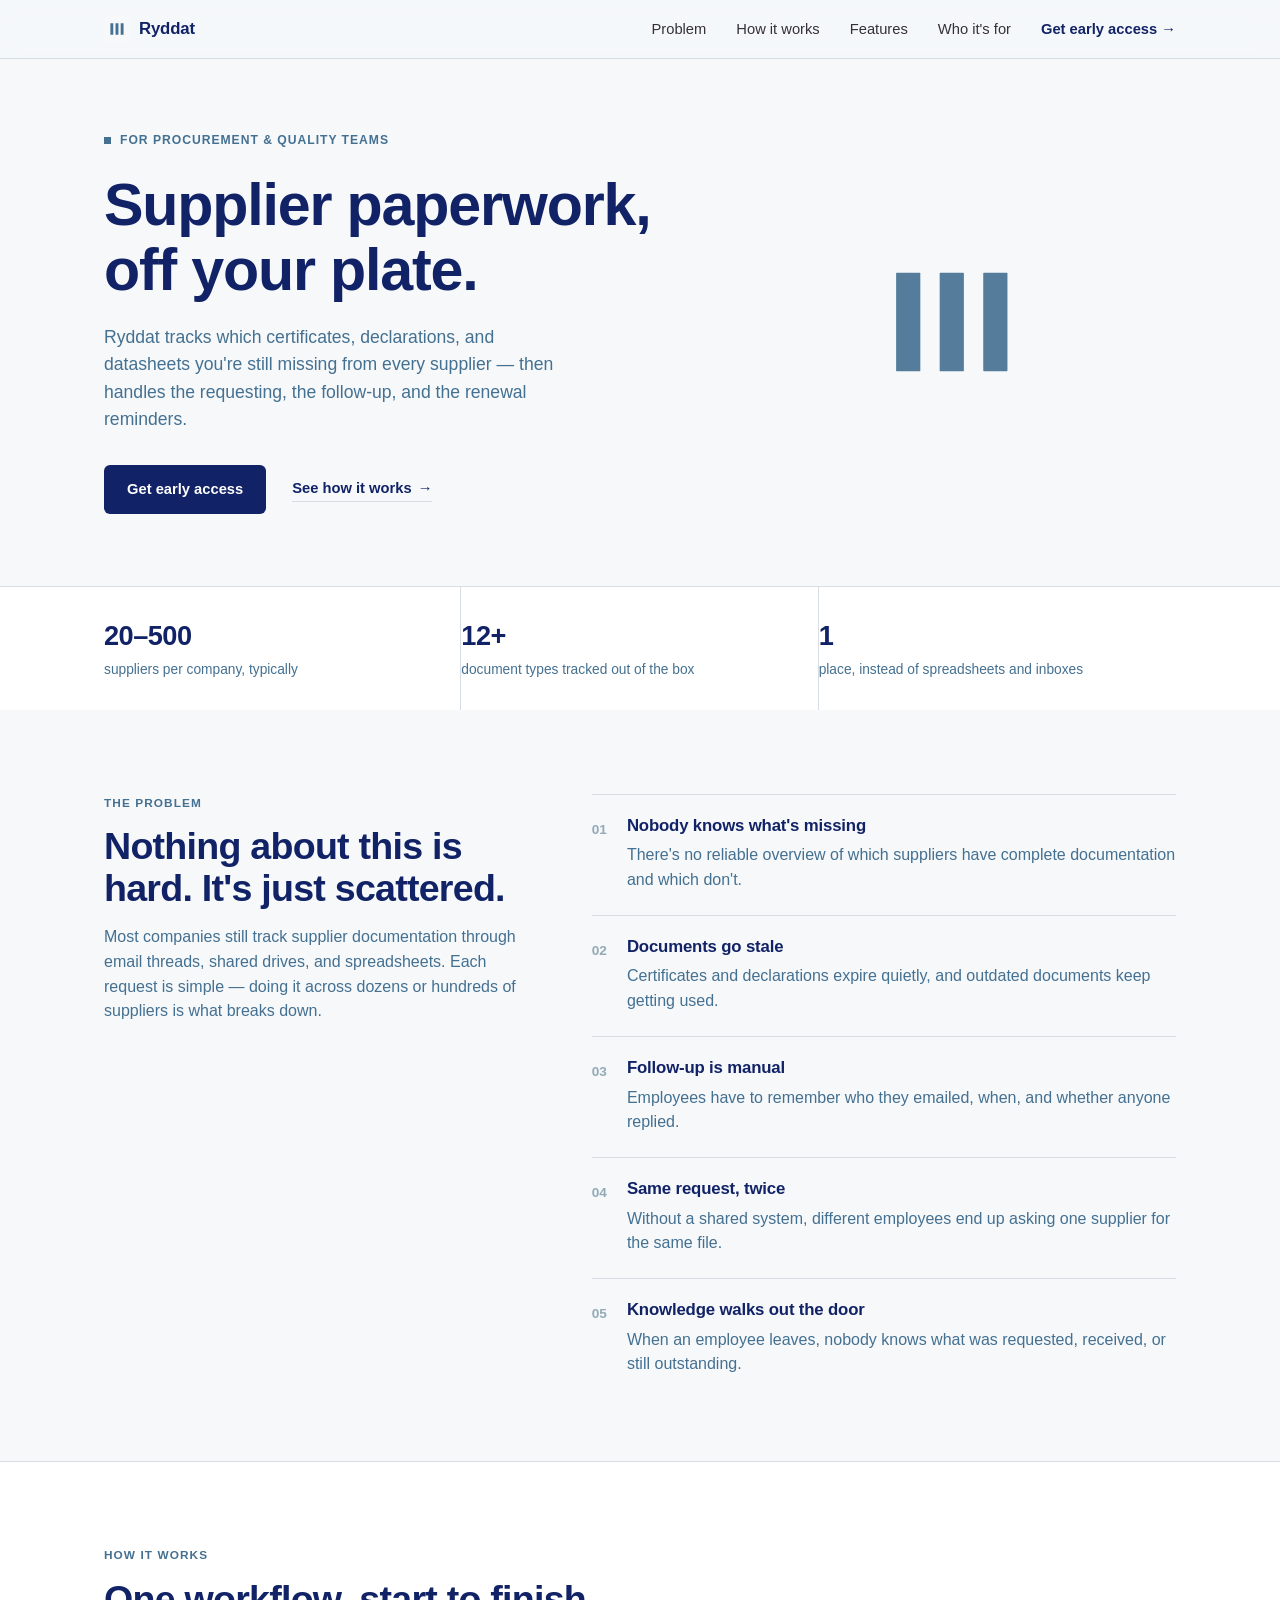
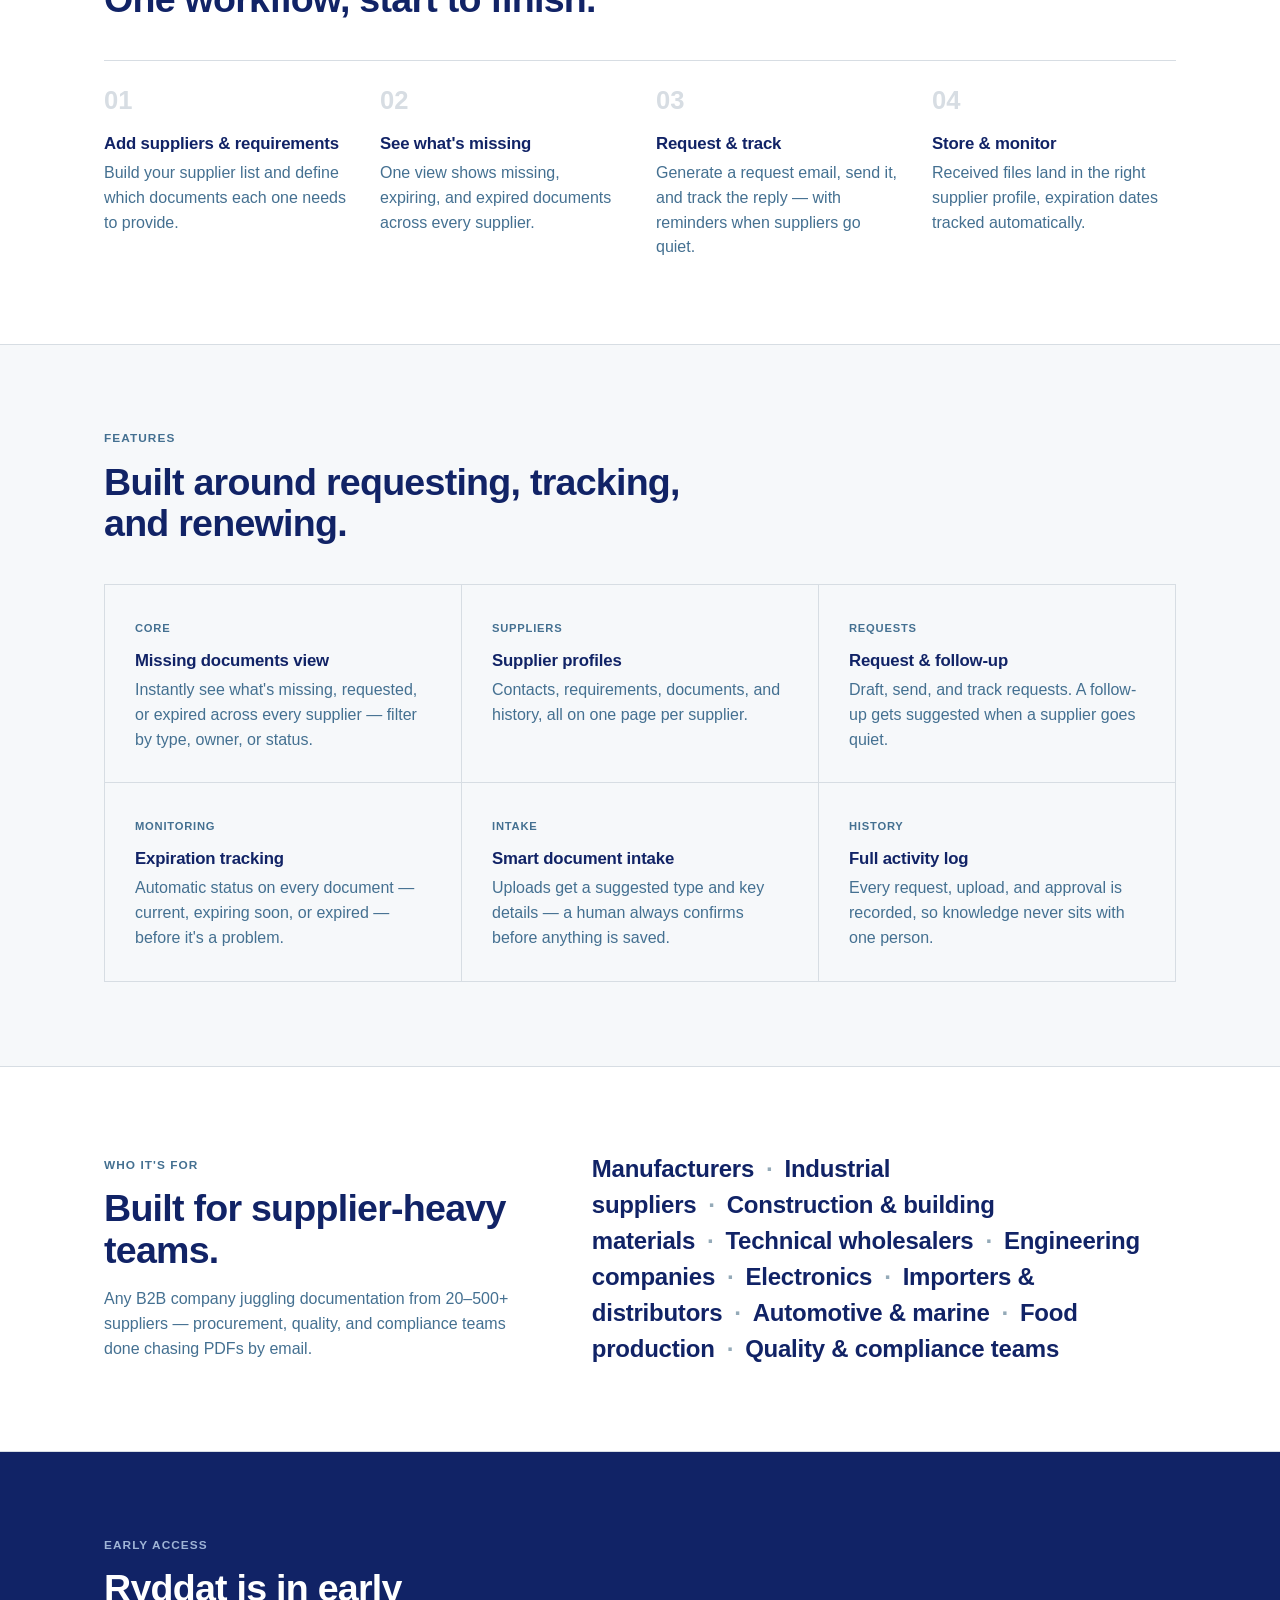
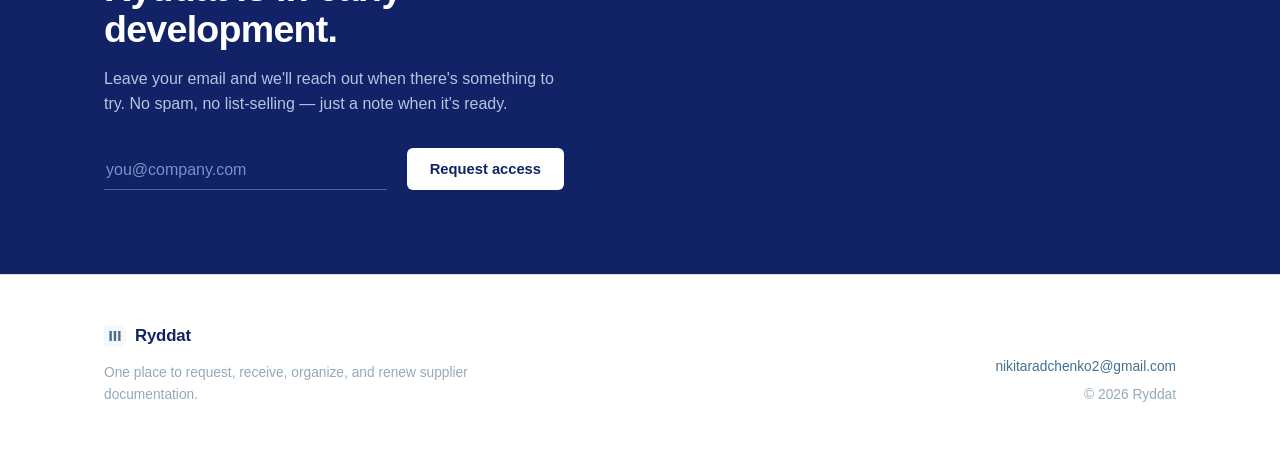
==== index.html @ 1c7e941e "Redesign landing page: editorial layout, less generic SaaS template feel" ====
<!doctype html>
<html lang="en">
<head>
<meta charset="UTF-8" />
<meta name="viewport" content="width=device-width, initial-scale=1.0" />
<title>Ryddat — Supplier documentation, off your plate</title>
<meta name="description" content="Ryddat tracks which documents you're missing from every supplier, handles the requesting and follow-up, and flags what's about to expire." />
<link rel="icon" type="image/png" sizes="32x32" href="assets/img/favicon-32.png" />
<link rel="icon" type="image/png" sizes="16x16" href="assets/img/favicon-16.png" />
<link rel="apple-touch-icon" href="assets/img/apple-touch-icon.png" />
<link rel="stylesheet" href="styles.css" />
</head>
<body>

<header class="site-header">
  <div class="container header-inner">
    <a href="#top" class="brand">
      <img src="assets/img/icon.svg" alt="" class="brand-mark" width="26" height="26" />
      <span class="brand-name">Ryddat</span>
    </a>
    <nav class="nav" id="nav">
      <a href="#problem">Problem</a>
      <a href="#solution">How it works</a>
      <a href="#features">Features</a>
      <a href="#who">Who it's for</a>
      <a href="#early-access" class="nav-cta">Get early access <span aria-hidden="true">&rarr;</span></a>
    </nav>
    <button class="nav-toggle" id="navToggle" aria-label="Toggle menu" aria-expanded="false">
      <span></span><span></span><span></span>
    </button>
  </div>
</header>

<main id="top">

  <section class="hero">
    <div class="container hero-grid">
      <div class="hero-copy">
        <p class="eyebrow"><span class="eyebrow-mark"></span>For procurement &amp; quality teams</p>
        <h1>Supplier paperwork,<br />off your plate.</h1>
        <p class="hero-sub">
          Ryddat tracks which certificates, declarations, and datasheets you're still
          missing from every supplier — then handles the requesting, the follow-up,
          and the renewal reminders.
        </p>
        <div class="hero-actions">
          <a href="#early-access" class="btn btn-primary">Get early access</a>
          <a href="#solution" class="link-arrow">See how it works <span aria-hidden="true">&rarr;</span></a>
        </div>
      </div>
      <div class="hero-mark" aria-hidden="true">
        <img src="assets/img/icon.svg" alt="" />
      </div>
    </div>
    <div class="stat-strip">
      <div class="container stat-strip-inner">
        <div class="stat">
          <span class="stat-num">20&ndash;500</span>
          <span class="stat-label">suppliers per company, typically</span>
        </div>
        <div class="stat">
          <span class="stat-num">12+</span>
          <span class="stat-label">document types tracked out of the box</span>
        </div>
        <div class="stat">
          <span class="stat-num">1</span>
          <span class="stat-label">place, instead of spreadsheets and inboxes</span>
        </div>
      </div>
    </div>
  </section>

  <section class="section" id="problem">
    <div class="container problem-grid">
      <div class="section-intro">
        <p class="section-label">The problem</p>
        <h2>Nothing about this is hard. It's just scattered.</h2>
        <p>
          Most companies still track supplier documentation through email threads,
          shared drives, and spreadsheets. Each request is simple — doing it across
          dozens or hundreds of suppliers is what breaks down.
        </p>
      </div>
      <ol class="problem-list">
        <li>
          <span class="problem-num">01</span>
          <div>
            <h3>Nobody knows what's missing</h3>
            <p>There's no reliable overview of which suppliers have complete documentation and which don't.</p>
          </div>
        </li>
        <li>
          <span class="problem-num">02</span>
          <div>
            <h3>Documents go stale</h3>
            <p>Certificates and declarations expire quietly, and outdated documents keep getting used.</p>
          </div>
        </li>
        <li>
          <span class="problem-num">03</span>
          <div>
            <h3>Follow-up is manual</h3>
            <p>Employees have to remember who they emailed, when, and whether anyone replied.</p>
          </div>
        </li>
        <li>
          <span class="problem-num">04</span>
          <div>
            <h3>Same request, twice</h3>
            <p>Without a shared system, different employees end up asking one supplier for the same file.</p>
          </div>
        </li>
        <li>
          <span class="problem-num">05</span>
          <div>
            <h3>Knowledge walks out the door</h3>
            <p>When an employee leaves, nobody knows what was requested, received, or still outstanding.</p>
          </div>
        </li>
      </ol>
    </div>
  </section>

  <section class="section section-alt" id="solution">
    <div class="container">
      <p class="section-label">How it works</p>
      <h2>One workflow, start to finish.</h2>
      <ol class="steps-row">
        <li>
          <span class="step-num">01</span>
          <h3>Add suppliers &amp; requirements</h3>
          <p>Build your supplier list and define which documents each one needs to provide.</p>
        </li>
        <li>
          <span class="step-num">02</span>
          <h3>See what's missing</h3>
          <p>One view shows missing, expiring, and expired documents across every supplier.</p>
        </li>
        <li>
          <span class="step-num">03</span>
          <h3>Request &amp; track</h3>
          <p>Generate a request email, send it, and track the reply — with reminders when suppliers go quiet.</p>
        </li>
        <li>
          <span class="step-num">04</span>
          <h3>Store &amp; monitor</h3>
          <p>Received files land in the right supplier profile, expiration dates tracked automatically.</p>
        </li>
      </ol>
    </div>
  </section>

  <section class="section" id="features">
    <div class="container">
      <p class="section-label">Features</p>
      <h2>Built around requesting, tracking, and renewing.</h2>
      <div class="bento">
        <div class="bento-item">
          <span class="bento-tag">Core</span>
          <h3>Missing documents view</h3>
          <p>Instantly see what's missing, requested, or expired across every supplier — filter by type, owner, or status.</p>
        </div>
        <div class="bento-item">
          <span class="bento-tag">Suppliers</span>
          <h3>Supplier profiles</h3>
          <p>Contacts, requirements, documents, and history, all on one page per supplier.</p>
        </div>
        <div class="bento-item">
          <span class="bento-tag">Requests</span>
          <h3>Request &amp; follow-up</h3>
          <p>Draft, send, and track requests. A follow-up gets suggested when a supplier goes quiet.</p>
        </div>
        <div class="bento-item">
          <span class="bento-tag">Monitoring</span>
          <h3>Expiration tracking</h3>
          <p>Automatic status on every document — current, expiring soon, or expired — before it's a problem.</p>
        </div>
        <div class="bento-item">
          <span class="bento-tag">Intake</span>
          <h3>Smart document intake</h3>
          <p>Uploads get a suggested type and key details — a human always confirms before anything is saved.</p>
        </div>
        <div class="bento-item">
          <span class="bento-tag">History</span>
          <h3>Full activity log</h3>
          <p>Every request, upload, and approval is recorded, so knowledge never sits with one person.</p>
        </div>
      </div>
    </div>
  </section>

  <section class="section section-alt" id="who">
    <div class="container who-grid">
      <div class="section-intro">
        <p class="section-label">Who it's for</p>
        <h2>Built for supplier&#8209;heavy teams.</h2>
        <p>Any B2B company juggling documentation from 20&ndash;500+ suppliers — procurement, quality, and compliance teams done chasing PDFs by email.</p>
      </div>
      <p class="segments">
        Manufacturers<span>&middot;</span>Industrial suppliers<span>&middot;</span>Construction &amp; building materials<span>&middot;</span>Technical wholesalers<span>&middot;</span>Engineering companies<span>&middot;</span>Electronics<span>&middot;</span>Importers &amp; distributors<span>&middot;</span>Automotive &amp; marine<span>&middot;</span>Food production<span>&middot;</span>Quality &amp; compliance teams
      </p>
    </div>
  </section>

  <section class="cta-section" id="early-access">
    <div class="container cta-inner">
      <p class="section-label section-label-inverse">Early access</p>
      <h2>Ryddat is in early development.</h2>
      <p class="cta-sub">Leave your email and we'll reach out when there's something to try. No spam, no list-selling — just a note when it's ready.</p>
      <form class="early-access-form" action="mailto:nikitaradchenko2@gmail.com" method="post" enctype="text/plain">
        <input type="email" name="email" placeholder="you@company.com" required aria-label="Email address" />
        <button type="submit" class="btn btn-invert">Request access</button>
      </form>
    </div>
  </section>

</main>

<footer class="site-footer">
  <div class="container footer-inner">
    <div class="footer-brand">
      <img src="assets/img/icon.svg" alt="" class="brand-mark" width="22" height="22" />
      <span class="brand-name">Ryddat</span>
      <p>One place to request, receive, organize, and renew supplier documentation.</p>
    </div>
    <div class="footer-meta">
      <a href="mailto:nikitaradchenko2@gmail.com">nikitaradchenko2@gmail.com</a>
      <p>&copy; <span id="year"></span> Ryddat</p>
    </div>
  </div>
</footer>

<script src="script.js"></script>
</body>
</html>
---- styles.css ----
@font-face {
  font-family: "InterVariable";
  font-style: normal;
  font-weight: 100 900;
  font-display: swap;
  src: url("assets/fonts/InterVariable.woff2") format("woff2");
}
@font-face {
  font-family: "InterDisplay";
  font-style: normal;
  font-weight: 500;
  font-display: swap;
  src: url("assets/fonts/InterDisplay-Medium.woff2") format("woff2");
}
@font-face {
  font-family: "InterDisplay";
  font-style: normal;
  font-weight: 600;
  font-display: swap;
  src: url("assets/fonts/InterDisplay-SemiBold.woff2") format("woff2");
}
@font-face {
  font-family: "InterDisplay";
  font-style: normal;
  font-weight: 700;
  font-display: swap;
  src: url("assets/fonts/InterDisplay-Bold.woff2") format("woff2");
}

:root {
  --primary: #112366;
  --secondary: #447091;
  --neutral: #dedede;
  --cool-gray: #94aab8;
  --dark: #35303b;
  --background: #f6f8fa;
  --white: #ffffff;
  --line: #d7dde3;
  --radius: 6px;
  --max-width: 1120px;
}

* { box-sizing: border-box; }
html { scroll-behavior: smooth; }

body {
  margin: 0;
  font-family: "InterVariable", -apple-system, BlinkMacSystemFont, "Segoe UI", sans-serif;
  font-optical-sizing: auto;
  color: var(--dark);
  background: var(--background);
  -webkit-font-smoothing: antialiased;
  line-height: 1.55;
  font-size: 16px;
}

.container {
  max-width: var(--max-width);
  margin: 0 auto;
  padding: 0 24px;
}

h1, h2, h3 {
  font-family: "InterDisplay", "InterVariable", sans-serif;
  color: var(--primary);
  line-height: 1.1;
  margin: 0;
  font-weight: 700;
  letter-spacing: -0.02em;
}
h2 { font-size: clamp(1.6rem, 3.2vw, 2.35rem); max-width: 620px; }
h3 { font-size: 1.05rem; font-weight: 600; margin-bottom: 8px; letter-spacing: -0.01em; }
p { margin: 0 0 12px; color: var(--dark); }
p:last-child { margin-bottom: 0; }

a { color: var(--secondary); text-decoration: none; }

/* Header */
.site-header {
  position: sticky;
  top: 0;
  z-index: 50;
  background: rgba(246, 248, 250, 0.9);
  backdrop-filter: blur(8px);
  border-bottom: 1px solid var(--line);
}
.header-inner {
  display: flex;
  align-items: center;
  gap: 24px;
  padding-top: 16px;
  padding-bottom: 16px;
}
.brand {
  display: flex;
  align-items: center;
  gap: 9px;
  font-family: "InterDisplay", sans-serif;
  font-weight: 700;
  color: var(--primary);
  margin-right: auto;
}
.brand-name { font-size: 1.05rem; letter-spacing: -0.01em; }
.nav {
  display: flex;
  align-items: center;
  gap: 30px;
}
.nav a {
  color: var(--dark);
  font-weight: 500;
  font-size: 0.92rem;
}
.nav a:hover { color: var(--primary); }
.nav-cta {
  color: var(--primary) !important;
  font-weight: 600 !important;
}

.nav-toggle {
  display: none;
  flex-direction: column;
  justify-content: center;
  gap: 5px;
  width: 34px;
  height: 34px;
  background: none;
  border: none;
  cursor: pointer;
  padding: 0;
}
.nav-toggle span { display: block; height: 1.5px; width: 100%; background: var(--primary); }

/* Buttons */
.btn {
  display: inline-flex;
  align-items: center;
  justify-content: center;
  gap: 8px;
  padding: 12px 22px;
  border-radius: var(--radius);
  font-weight: 600;
  font-size: 0.92rem;
  border: 1px solid transparent;
  cursor: pointer;
  white-space: nowrap;
  font-family: inherit;
}
.btn-primary { background: var(--primary); color: var(--white); }
.btn-primary:hover { background: #0c1a4d; }
.btn-invert { background: var(--white); color: var(--primary); }
.btn-invert:hover { background: var(--background); }

.link-arrow {
  display: inline-flex;
  align-items: center;
  gap: 6px;
  font-weight: 600;
  font-size: 0.92rem;
  color: var(--primary);
  border-bottom: 1px solid var(--line);
  padding-bottom: 2px;
}
.link-arrow:hover { border-color: var(--primary); }

/* Section scaffolding */
.section { padding: 84px 0; }
.section-alt { background: var(--white); border-top: 1px solid var(--line); border-bottom: 1px solid var(--line); }
.section-label {
  font-family: "InterDisplay", sans-serif;
  text-transform: uppercase;
  letter-spacing: 0.09em;
  font-size: 0.74rem;
  font-weight: 700;
  color: var(--secondary);
  margin-bottom: 14px;
}
.section-label-inverse { color: #9fb4d6; }
.section h2 { margin-bottom: 16px; }
.section-intro > p:last-child { color: var(--secondary); max-width: 480px; }

/* Hero */
.hero { position: relative; padding-top: 72px; overflow: hidden; }
.hero-grid {
  display: grid;
  grid-template-columns: 1.3fr 1fr;
  align-items: center;
  gap: 40px;
  padding-bottom: 72px;
}
.eyebrow {
  display: flex;
  align-items: center;
  gap: 9px;
  text-transform: uppercase;
  letter-spacing: 0.08em;
  font-size: 0.76rem;
  font-weight: 700;
  color: var(--secondary);
  margin-bottom: 22px;
}
.eyebrow-mark { width: 7px; height: 7px; background: var(--secondary); flex-shrink: 0; }
.hero h1 { font-size: clamp(2.4rem, 5.4vw, 3.7rem); }
.hero-sub {
  font-size: 1.1rem;
  color: var(--secondary);
  max-width: 480px;
  margin-top: 22px;
  margin-bottom: 32px;
}
.hero-actions { display: flex; align-items: center; gap: 26px; flex-wrap: wrap; }

.hero-mark {
  display: flex;
  justify-content: center;
  opacity: 0.9;
}
.hero-mark img { width: 100%; max-width: 220px; height: auto; }

.stat-strip { border-top: 1px solid var(--line); background: var(--white); }
.stat-strip-inner {
  display: grid;
  grid-template-columns: repeat(3, 1fr);
}
.stat {
  padding: 28px 28px 28px 0;
  border-right: 1px solid var(--line);
}
.stat:last-child { border-right: none; }
.stat-num {
  display: block;
  font-family: "InterDisplay", sans-serif;
  font-weight: 700;
  font-size: 1.7rem;
  color: var(--primary);
  letter-spacing: -0.02em;
}
.stat-label { font-size: 0.86rem; color: var(--secondary); }

/* Problem */
.problem-grid {
  display: grid;
  grid-template-columns: 0.85fr 1.15fr;
  gap: 56px;
}
.problem-list { list-style: none; margin: 0; padding: 0; }
.problem-list li {
  display: flex;
  gap: 20px;
  padding: 22px 0;
  border-top: 1px solid var(--line);
}
.problem-list li:last-child { padding-bottom: 0; }
.problem-num {
  font-family: "InterDisplay", sans-serif;
  font-weight: 700;
  font-size: 0.85rem;
  color: var(--cool-gray);
  padding-top: 2px;
  flex-shrink: 0;
}
.problem-list p { color: var(--secondary); }

/* Steps row */
.steps-row {
  list-style: none;
  margin: 40px 0 0;
  padding: 20px 0 0;
  border-top: 1px solid var(--line);
  display: grid;
  grid-template-columns: repeat(4, 1fr);
  gap: 32px;
}
.step-num {
  display: block;
  font-family: "InterDisplay", sans-serif;
  font-weight: 700;
  font-size: 1.6rem;
  color: var(--line);
  margin-bottom: 14px;
}
.steps-row p { color: var(--secondary); }

/* Bento features */
.bento {
  display: grid;
  grid-template-columns: repeat(3, 1fr);
  gap: 1px;
  background: var(--line);
  border: 1px solid var(--line);
  margin-top: 40px;
}
.bento-item {
  background: var(--background);
  padding: 30px;
}
.bento-tag {
  display: inline-block;
  text-transform: uppercase;
  letter-spacing: 0.07em;
  font-size: 0.7rem;
  font-weight: 700;
  color: var(--secondary);
  margin-bottom: 14px;
}
.bento-item p { color: var(--secondary); }

/* Who it's for */
.who-grid {
  display: grid;
  grid-template-columns: 0.85fr 1.15fr;
  gap: 56px;
  align-items: center;
}
.segments {
  font-family: "InterDisplay", sans-serif;
  font-size: 1.5rem;
  font-weight: 600;
  line-height: 1.5;
  color: var(--primary);
  letter-spacing: -0.01em;
}
.segments span { color: var(--cool-gray); margin: 0 12px; }

/* CTA */
.cta-section { background: var(--primary); padding: 84px 0; color: var(--white); }
.cta-section h2 { color: var(--white); max-width: 520px; }
.cta-sub { color: #b7c3e0; max-width: 460px; margin-top: 16px; margin-bottom: 32px; }
.early-access-form {
  display: flex;
  align-items: flex-end;
  gap: 20px;
  max-width: 460px;
  flex-wrap: wrap;
}
.early-access-form input {
  flex: 1;
  min-width: 200px;
  padding: 10px 2px;
  border: none;
  border-bottom: 1px solid #5065a0;
  background: transparent;
  color: var(--white);
  font-family: inherit;
  font-size: 1rem;
}
.early-access-form input::placeholder { color: #7d8fc4; }
.early-access-form input:focus {
  outline: none;
  border-color: var(--white);
}

/* Footer */
.site-footer { padding: 48px 0; background: var(--white); border-top: 1px solid var(--line); }
.footer-inner {
  display: flex;
  justify-content: space-between;
  align-items: flex-end;
  gap: 24px;
  flex-wrap: wrap;
}
.footer-brand { display: flex; flex-wrap: wrap; align-items: center; gap: 9px; max-width: 380px; }
.footer-brand .brand-name { font-family: "InterDisplay", sans-serif; font-weight: 700; color: var(--primary); }
.footer-brand p { flex-basis: 100%; color: var(--cool-gray); font-size: 0.86rem; margin-top: 4px; }
.footer-meta { text-align: right; font-size: 0.86rem; }
.footer-meta a { color: var(--secondary); font-weight: 500; }
.footer-meta p { color: var(--cool-gray); margin-top: 6px; }

/* Responsive */
@media (max-width: 900px) {
  .hero-grid { grid-template-columns: 1fr; }
  .hero-mark { display: none; }
  .problem-grid, .who-grid { grid-template-columns: 1fr; }
  .steps-row { grid-template-columns: repeat(2, 1fr); }
  .bento { grid-template-columns: repeat(2, 1fr); }
  .segments { font-size: 1.2rem; }
}

@media (max-width: 720px) {
  .nav { display: none; }
  .nav-toggle { display: flex; }
  .site-header.open .nav {
    display: flex;
    flex-direction: column;
    align-items: flex-start;
    position: absolute;
    top: 100%;
    left: 0;
    right: 0;
    background: var(--white);
    padding: 18px 24px 26px;
    border-bottom: 1px solid var(--line);
    gap: 16px;
  }
  .stat-strip-inner { grid-template-columns: 1fr; }
  .stat { border-right: none; border-top: 1px solid var(--line); padding: 18px 0; }
  .stat:first-child { border-top: none; }
  .steps-row { grid-template-columns: 1fr; }
  .bento { grid-template-columns: 1fr; }
  .footer-inner { flex-direction: column; align-items: flex-start; }
  .footer-meta { text-align: left; }
  .hero { padding-top: 56px; }
  .hero-grid { padding-bottom: 48px; }
  .section { padding: 56px 0; }
  .cta-section { padding: 56px 0; }
}
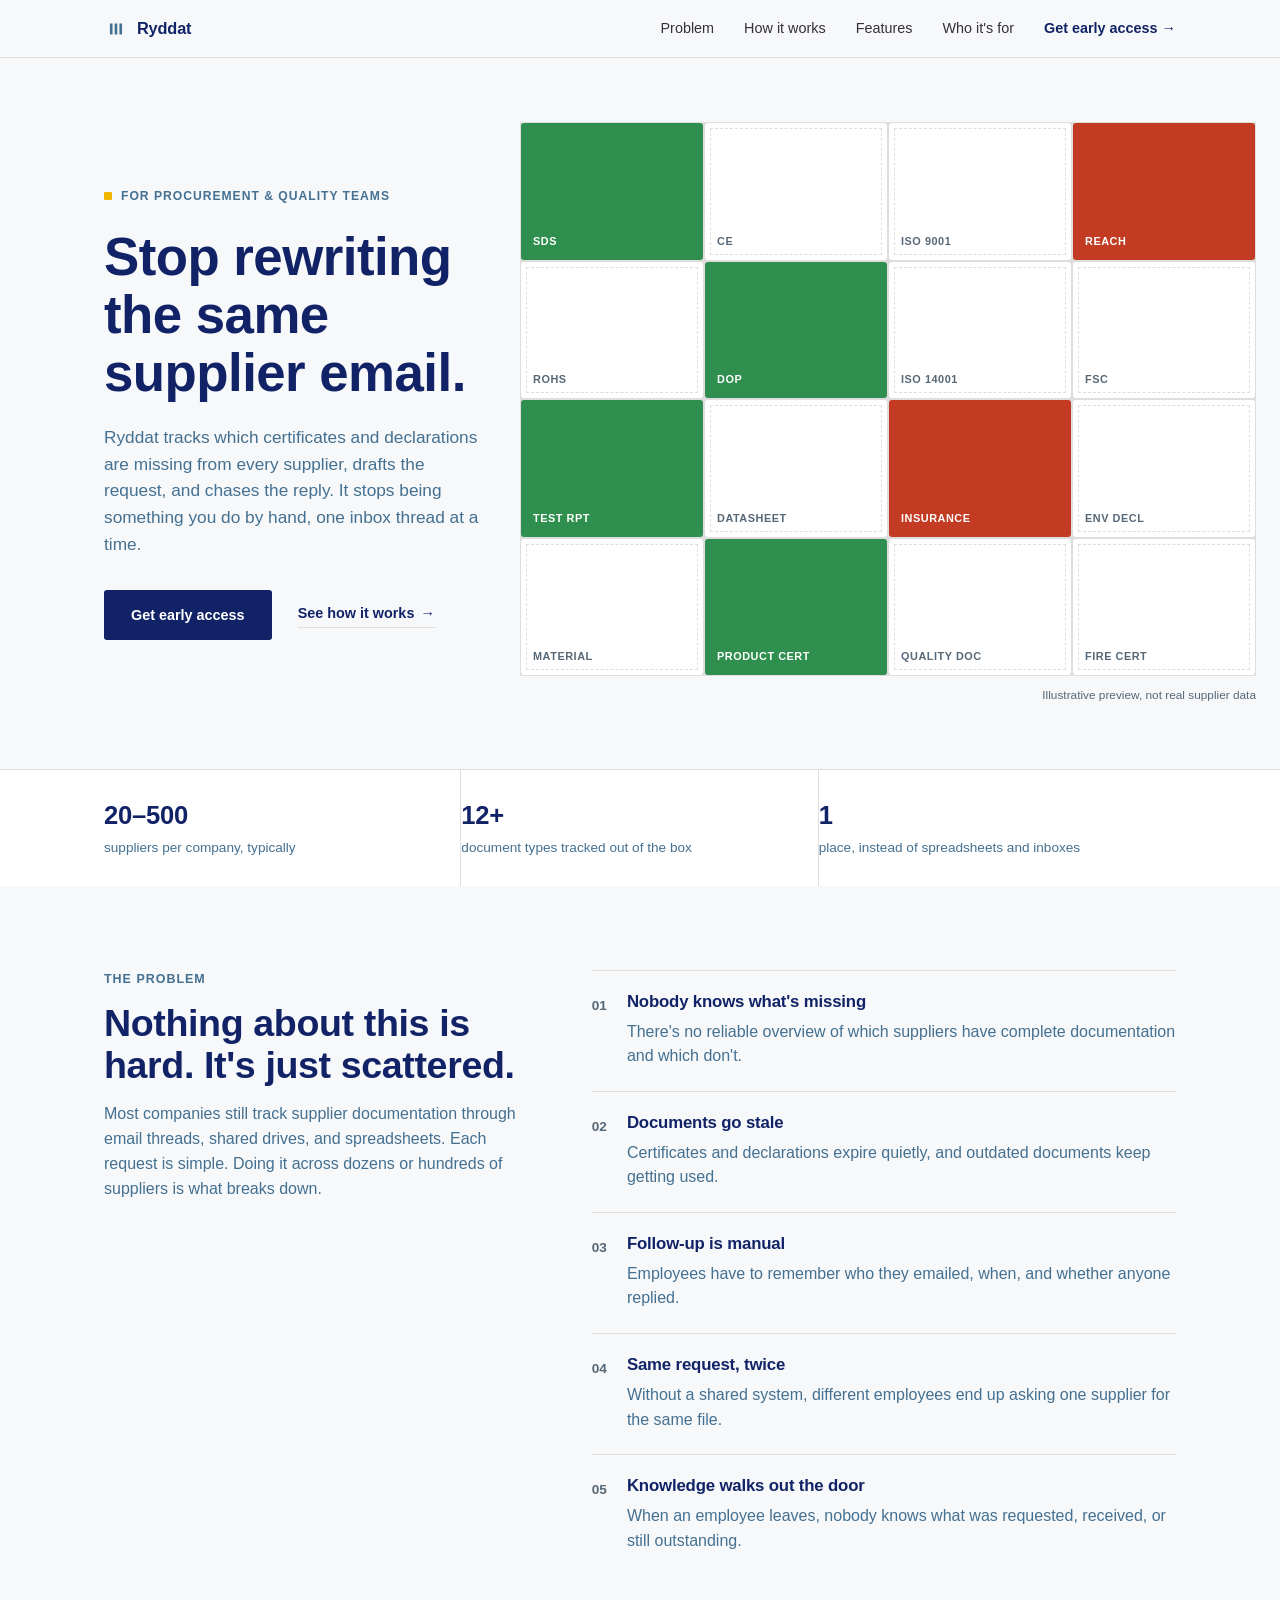
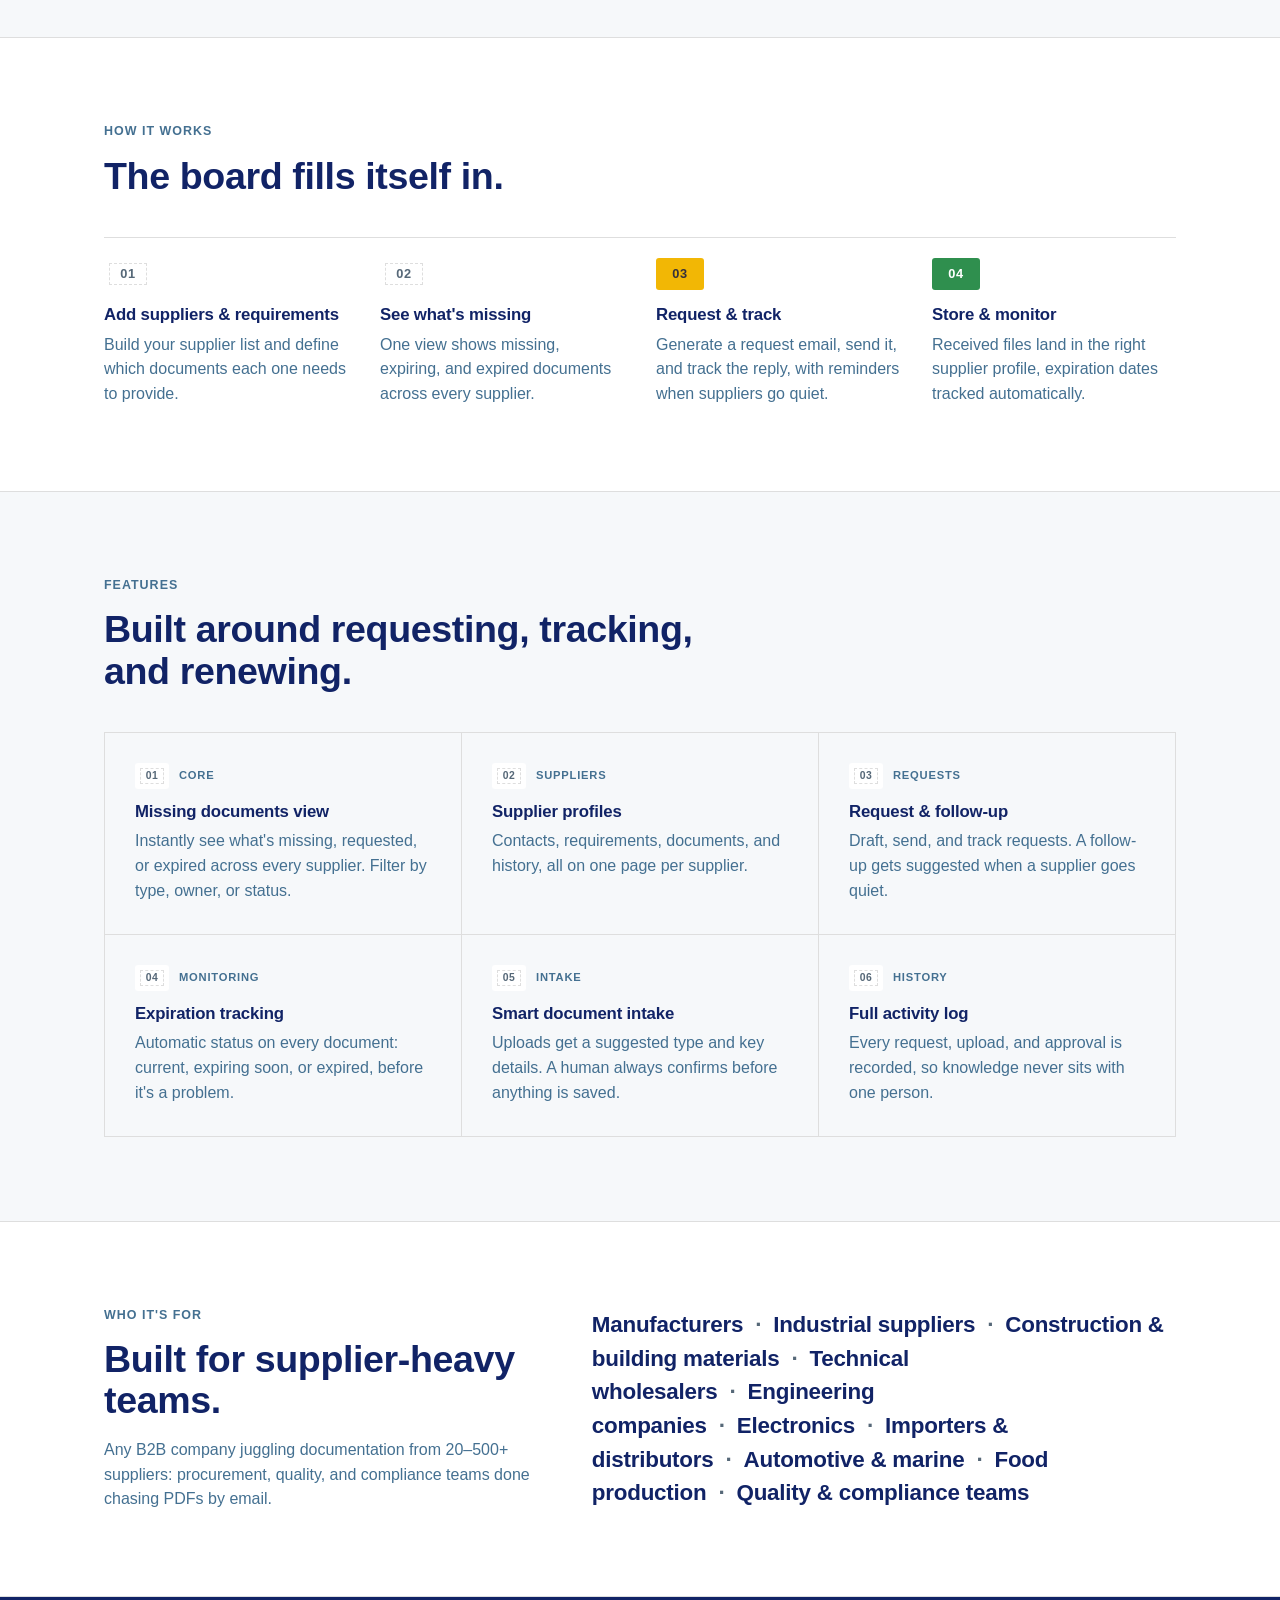
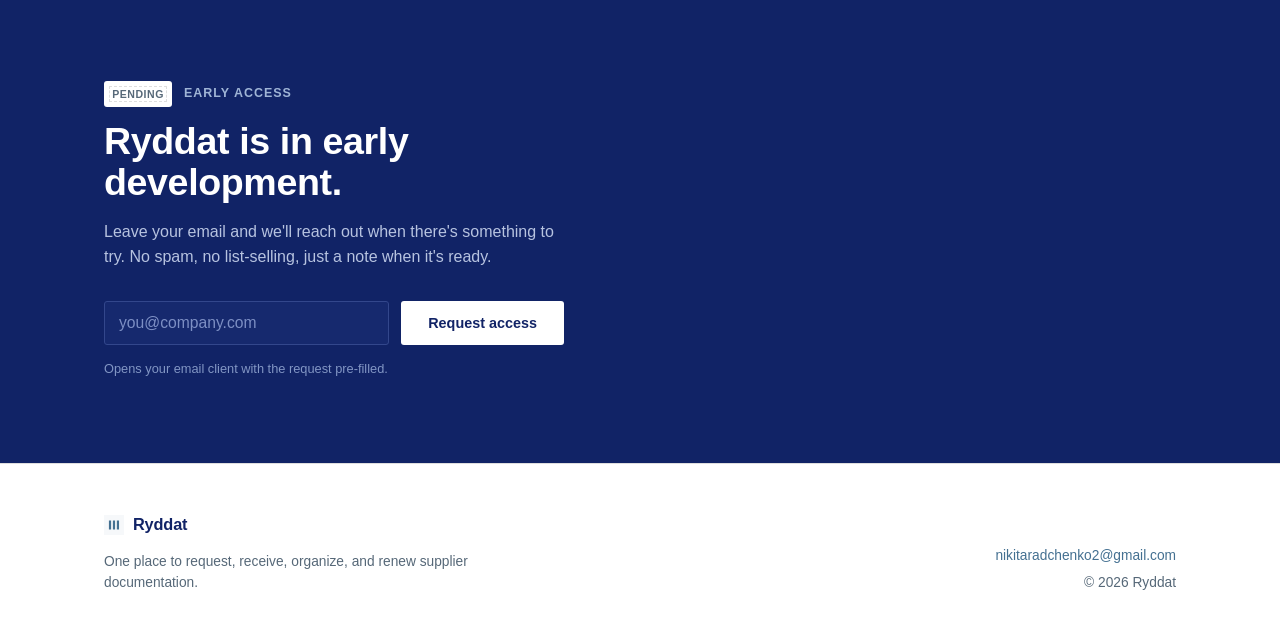
==== commit 62b559f7: "Redesign: Status Board direction via impeccable skill, replacing generic SaaS template look" ====
--- a/index.html
+++ b/index.html
@@ -1,10 +1,29 @@
+<!--
+  DIRECTION CONTRACT
+  THESIS: the site is a literal document-status board, not a floating dashboard
+  screenshot — the exact red/yellow/green andon board this audience already
+  reads at a glance on the shop floor, except this one tracks supplier
+  paperwork and updates itself.
+  OWN-WORLD: brand navy/steel/board-substrate plus one rare safety-amber
+  signal; hard 3px tiles on a thick hairline grid, flat (no shadows),
+  condensed uppercase tabular-numeral labeling.
+  STORY: a procurement/quality person sees their own scattered spreadsheet
+  turned into a board that updates itself; believes Ryddat removes the
+  specific hours spent rewriting the same supplier email; leaves an email
+  for early access.
+  FIRST VIEWPORT: a wall of status tiles behind a left-aligned headline and
+  CTA, mostly pending/outline, one tile snapping alert-to-clear on load.
+  FORM: grounded direction 3 of 6 (Status Board), assigned after one re-roll
+  eliminated Gallery of Compliance. No staging challenger fused — the
+  board's own legibility-first topology didn't need one.
+-->
 <!doctype html>
 <html lang="en">
 <head>
 <meta charset="UTF-8" />
 <meta name="viewport" content="width=device-width, initial-scale=1.0" />
-<title>Ryddat — Supplier documentation, off your plate</title>
-<meta name="description" content="Ryddat tracks which documents you're missing from every supplier, handles the requesting and follow-up, and flags what's about to expire." />
+<title>Ryddat: Stop rewriting the same supplier email</title>
+<meta name="description" content="Ryddat tracks which certificates and declarations are missing from every supplier, drafts the request, and chases the reply, so you stop doing it by hand." />
 <link rel="icon" type="image/png" sizes="32x32" href="assets/img/favicon-32.png" />
 <link rel="icon" type="image/png" sizes="16x16" href="assets/img/favicon-16.png" />
 <link rel="apple-touch-icon" href="assets/img/apple-touch-icon.png" />
@@ -15,7 +34,7 @@
 <header class="site-header">
   <div class="container header-inner">
     <a href="#top" class="brand">
-      <img src="assets/img/icon.svg" alt="" class="brand-mark" width="26" height="26" />
+      <img src="assets/img/icon.svg" alt="" class="brand-mark" width="24" height="24" />
       <span class="brand-name">Ryddat</span>
     </a>
     <nav class="nav" id="nav">
@@ -34,22 +53,40 @@
 <main id="top">
 
   <section class="hero">
-    <div class="container hero-grid">
+    <div class="hero-flex">
       <div class="hero-copy">
         <p class="eyebrow"><span class="eyebrow-mark"></span>For procurement &amp; quality teams</p>
-        <h1>Supplier paperwork,<br />off your plate.</h1>
+        <h1>Stop rewriting the same supplier email.</h1>
         <p class="hero-sub">
-          Ryddat tracks which certificates, declarations, and datasheets you're still
-          missing from every supplier — then handles the requesting, the follow-up,
-          and the renewal reminders.
+          Ryddat tracks which certificates and declarations are missing from every
+          supplier, drafts the request, and chases the reply. It stops being
+          something you do by hand, one inbox thread at a time.
         </p>
         <div class="hero-actions">
           <a href="#early-access" class="btn btn-primary">Get early access</a>
           <a href="#solution" class="link-arrow">See how it works <span aria-hidden="true">&rarr;</span></a>
         </div>
       </div>
-      <div class="hero-mark" aria-hidden="true">
-        <img src="assets/img/icon.svg" alt="" />
+      <div class="board" aria-hidden="true">
+        <div class="board-grid">
+          <div class="tile is-clear"><span class="tile-label">SDS</span></div>
+          <div class="tile is-pending"><span class="tile-label">CE</span></div>
+          <div class="tile is-pending"><span class="tile-label">ISO 9001</span></div>
+          <div class="tile is-alert"><span class="tile-label">REACH</span></div>
+          <div class="tile is-pending"><span class="tile-label">RoHS</span></div>
+          <div class="tile is-clear"><span class="tile-label">DoP</span></div>
+          <div class="tile is-pending"><span class="tile-label">ISO 14001</span></div>
+          <div class="tile is-pending"><span class="tile-label">FSC</span></div>
+          <div class="tile is-clear"><span class="tile-label">TEST RPT</span></div>
+          <div class="tile is-pending"><span class="tile-label">DATASHEET</span></div>
+          <div class="tile is-snap"><span class="tile-label">INSURANCE</span></div>
+          <div class="tile is-pending"><span class="tile-label">ENV DECL</span></div>
+          <div class="tile is-pending"><span class="tile-label">MATERIAL</span></div>
+          <div class="tile is-clear"><span class="tile-label">PRODUCT CERT</span></div>
+          <div class="tile is-pending"><span class="tile-label">QUALITY DOC</span></div>
+          <div class="tile is-pending"><span class="tile-label">FIRE CERT</span></div>
+        </div>
+        <p class="board-caption">Illustrative preview, not real supplier data</p>
       </div>
     </div>
     <div class="stat-strip">
@@ -77,7 +114,7 @@
         <h2>Nothing about this is hard. It's just scattered.</h2>
         <p>
           Most companies still track supplier documentation through email threads,
-          shared drives, and spreadsheets. Each request is simple — doing it across
+          shared drives, and spreadsheets. Each request is simple. Doing it across
           dozens or hundreds of suppliers is what breaks down.
         </p>
       </div>
@@ -124,25 +161,25 @@
   <section class="section section-alt" id="solution">
     <div class="container">
       <p class="section-label">How it works</p>
-      <h2>One workflow, start to finish.</h2>
+      <h2>The board fills itself in.</h2>
       <ol class="steps-row">
         <li>
-          <span class="step-num">01</span>
+          <div class="tile is-pending step-tile"><span class="tile-label">01</span></div>
           <h3>Add suppliers &amp; requirements</h3>
           <p>Build your supplier list and define which documents each one needs to provide.</p>
         </li>
         <li>
-          <span class="step-num">02</span>
+          <div class="tile is-pending step-tile"><span class="tile-label">02</span></div>
           <h3>See what's missing</h3>
           <p>One view shows missing, expiring, and expired documents across every supplier.</p>
         </li>
         <li>
-          <span class="step-num">03</span>
+          <div class="tile is-amber step-tile"><span class="tile-label">03</span></div>
           <h3>Request &amp; track</h3>
-          <p>Generate a request email, send it, and track the reply — with reminders when suppliers go quiet.</p>
-        </li>
-        <li>
-          <span class="step-num">04</span>
+          <p>Generate a request email, send it, and track the reply, with reminders when suppliers go quiet.</p>
+        </li>
+        <li>
+          <div class="tile is-clear step-tile"><span class="tile-label">04</span></div>
           <h3>Store &amp; monitor</h3>
           <p>Received files land in the right supplier profile, expiration dates tracked automatically.</p>
         </li>
@@ -156,32 +193,50 @@
       <h2>Built around requesting, tracking, and renewing.</h2>
       <div class="bento">
         <div class="bento-item">
-          <span class="bento-tag">Core</span>
+          <div class="bento-head">
+            <span class="tile is-pending bento-mark" aria-hidden="true"><span class="tile-label">01</span></span>
+            <span class="bento-tag">Core</span>
+          </div>
           <h3>Missing documents view</h3>
-          <p>Instantly see what's missing, requested, or expired across every supplier — filter by type, owner, or status.</p>
-        </div>
-        <div class="bento-item">
-          <span class="bento-tag">Suppliers</span>
+          <p>Instantly see what's missing, requested, or expired across every supplier. Filter by type, owner, or status.</p>
+        </div>
+        <div class="bento-item">
+          <div class="bento-head">
+            <span class="tile is-pending bento-mark" aria-hidden="true"><span class="tile-label">02</span></span>
+            <span class="bento-tag">Suppliers</span>
+          </div>
           <h3>Supplier profiles</h3>
           <p>Contacts, requirements, documents, and history, all on one page per supplier.</p>
         </div>
         <div class="bento-item">
-          <span class="bento-tag">Requests</span>
+          <div class="bento-head">
+            <span class="tile is-pending bento-mark" aria-hidden="true"><span class="tile-label">03</span></span>
+            <span class="bento-tag">Requests</span>
+          </div>
           <h3>Request &amp; follow-up</h3>
           <p>Draft, send, and track requests. A follow-up gets suggested when a supplier goes quiet.</p>
         </div>
         <div class="bento-item">
-          <span class="bento-tag">Monitoring</span>
+          <div class="bento-head">
+            <span class="tile is-pending bento-mark" aria-hidden="true"><span class="tile-label">04</span></span>
+            <span class="bento-tag">Monitoring</span>
+          </div>
           <h3>Expiration tracking</h3>
-          <p>Automatic status on every document — current, expiring soon, or expired — before it's a problem.</p>
-        </div>
-        <div class="bento-item">
-          <span class="bento-tag">Intake</span>
+          <p>Automatic status on every document: current, expiring soon, or expired, before it's a problem.</p>
+        </div>
+        <div class="bento-item">
+          <div class="bento-head">
+            <span class="tile is-pending bento-mark" aria-hidden="true"><span class="tile-label">05</span></span>
+            <span class="bento-tag">Intake</span>
+          </div>
           <h3>Smart document intake</h3>
-          <p>Uploads get a suggested type and key details — a human always confirms before anything is saved.</p>
-        </div>
-        <div class="bento-item">
-          <span class="bento-tag">History</span>
+          <p>Uploads get a suggested type and key details. A human always confirms before anything is saved.</p>
+        </div>
+        <div class="bento-item">
+          <div class="bento-head">
+            <span class="tile is-pending bento-mark" aria-hidden="true"><span class="tile-label">06</span></span>
+            <span class="bento-tag">History</span>
+          </div>
           <h3>Full activity log</h3>
           <p>Every request, upload, and approval is recorded, so knowledge never sits with one person.</p>
         </div>
@@ -194,7 +249,7 @@
       <div class="section-intro">
         <p class="section-label">Who it's for</p>
         <h2>Built for supplier&#8209;heavy teams.</h2>
-        <p>Any B2B company juggling documentation from 20&ndash;500+ suppliers — procurement, quality, and compliance teams done chasing PDFs by email.</p>
+        <p>Any B2B company juggling documentation from 20&ndash;500+ suppliers: procurement, quality, and compliance teams done chasing PDFs by email.</p>
       </div>
       <p class="segments">
         Manufacturers<span>&middot;</span>Industrial suppliers<span>&middot;</span>Construction &amp; building materials<span>&middot;</span>Technical wholesalers<span>&middot;</span>Engineering companies<span>&middot;</span>Electronics<span>&middot;</span>Importers &amp; distributors<span>&middot;</span>Automotive &amp; marine<span>&middot;</span>Food production<span>&middot;</span>Quality &amp; compliance teams
@@ -204,13 +259,17 @@
 
   <section class="cta-section" id="early-access">
     <div class="container cta-inner">
-      <p class="section-label section-label-inverse">Early access</p>
+      <div class="cta-status-row">
+        <span class="tile is-pending cta-mark" id="ctaTile" aria-hidden="true"><span class="tile-label" id="ctaTileLabel">Pending</span></span>
+        <p class="section-label section-label-inverse">Early access</p>
+      </div>
       <h2>Ryddat is in early development.</h2>
-      <p class="cta-sub">Leave your email and we'll reach out when there's something to try. No spam, no list-selling — just a note when it's ready.</p>
-      <form class="early-access-form" action="mailto:nikitaradchenko2@gmail.com" method="post" enctype="text/plain">
+      <p class="cta-sub">Leave your email and we'll reach out when there's something to try. No spam, no list-selling, just a note when it's ready.</p>
+      <form class="early-access-form" id="earlyAccessForm" action="mailto:nikitaradchenko2@gmail.com" method="post" enctype="text/plain">
         <input type="email" name="email" placeholder="you@company.com" required aria-label="Email address" />
         <button type="submit" class="btn btn-invert">Request access</button>
       </form>
+      <p class="form-note">Opens your email client with the request pre-filled.</p>
     </div>
   </section>
 
@@ -219,7 +278,7 @@
 <footer class="site-footer">
   <div class="container footer-inner">
     <div class="footer-brand">
-      <img src="assets/img/icon.svg" alt="" class="brand-mark" width="22" height="22" />
+      <img src="assets/img/icon.svg" alt="" class="brand-mark" width="20" height="20" />
       <span class="brand-name">Ryddat</span>
       <p>One place to request, receive, organize, and renew supplier documentation.</p>
     </div>
--- a/styles.css
+++ b/styles.css
@@ -8,35 +8,23 @@
 @font-face {
   font-family: "InterDisplay";
   font-style: normal;
-  font-weight: 500;
-  font-display: swap;
-  src: url("assets/fonts/InterDisplay-Medium.woff2") format("woff2");
-}
-@font-face {
-  font-family: "InterDisplay";
-  font-style: normal;
-  font-weight: 600;
-  font-display: swap;
-  src: url("assets/fonts/InterDisplay-SemiBold.woff2") format("woff2");
-}
-@font-face {
-  font-family: "InterDisplay";
-  font-style: normal;
   font-weight: 700;
   font-display: swap;
   src: url("assets/fonts/InterDisplay-Bold.woff2") format("woff2");
 }
 
 :root {
-  --primary: #112366;
-  --secondary: #447091;
-  --neutral: #dedede;
-  --cool-gray: #94aab8;
-  --dark: #35303b;
-  --background: #f6f8fa;
+  --primary-navy: #112366;
+  --secondary-steel: #447091;
+  --safety-amber: #f2b705;
+  --alert-red: #c23b22;
+  --clear-green: #2f8f4e;
+  --cool-gray: #566878;
+  --neutral-line: #dedede;
+  --ink: #35303b;
+  --board-substrate: #f6f8fa;
   --white: #ffffff;
-  --line: #d7dde3;
-  --radius: 6px;
+  --radius: 3px;
   --max-width: 1120px;
 }
 
@@ -47,8 +35,9 @@
   margin: 0;
   font-family: "InterVariable", -apple-system, BlinkMacSystemFont, "Segoe UI", sans-serif;
   font-optical-sizing: auto;
-  color: var(--dark);
-  background: var(--background);
+  font-variant-numeric: tabular-nums;
+  color: var(--ink);
+  background: var(--board-substrate);
   -webkit-font-smoothing: antialiased;
   line-height: 1.55;
   font-size: 16px;
@@ -62,27 +51,27 @@
 
 h1, h2, h3 {
   font-family: "InterDisplay", "InterVariable", sans-serif;
-  color: var(--primary);
+  color: var(--primary-navy);
   line-height: 1.1;
   margin: 0;
   font-weight: 700;
-  letter-spacing: -0.02em;
+  letter-spacing: -0.01em;
 }
 h2 { font-size: clamp(1.6rem, 3.2vw, 2.35rem); max-width: 620px; }
-h3 { font-size: 1.05rem; font-weight: 600; margin-bottom: 8px; letter-spacing: -0.01em; }
-p { margin: 0 0 12px; color: var(--dark); }
+h3 { font-size: 1.05rem; font-weight: 700; margin-bottom: 8px; }
+p { margin: 0 0 12px; color: var(--ink); }
 p:last-child { margin-bottom: 0; }
 
-a { color: var(--secondary); text-decoration: none; }
+a { color: var(--secondary-steel); text-decoration: none; }
 
 /* Header */
 .site-header {
   position: sticky;
   top: 0;
   z-index: 50;
-  background: rgba(246, 248, 250, 0.9);
+  background: rgba(246, 248, 250, 0.92);
   backdrop-filter: blur(8px);
-  border-bottom: 1px solid var(--line);
+  border-bottom: 1px solid var(--neutral-line);
 }
 .header-inner {
   display: flex;
@@ -97,25 +86,14 @@
   gap: 9px;
   font-family: "InterDisplay", sans-serif;
   font-weight: 700;
-  color: var(--primary);
+  color: var(--primary-navy);
   margin-right: auto;
 }
-.brand-name { font-size: 1.05rem; letter-spacing: -0.01em; }
-.nav {
-  display: flex;
-  align-items: center;
-  gap: 30px;
-}
-.nav a {
-  color: var(--dark);
-  font-weight: 500;
-  font-size: 0.92rem;
-}
-.nav a:hover { color: var(--primary); }
-.nav-cta {
-  color: var(--primary) !important;
-  font-weight: 600 !important;
-}
+.brand-name { font-size: 1.02rem; letter-spacing: -0.01em; }
+.nav { display: flex; align-items: center; gap: 30px; }
+.nav a { color: var(--ink); font-weight: 500; font-size: 0.9rem; }
+.nav a:hover { color: var(--primary-navy); }
+.nav-cta { color: var(--primary-navy) !important; font-weight: 700 !important; }
 
 .nav-toggle {
   display: none;
@@ -129,7 +107,7 @@
   cursor: pointer;
   padding: 0;
 }
-.nav-toggle span { display: block; height: 1.5px; width: 100%; background: var(--primary); }
+.nav-toggle span { display: block; height: 1.5px; width: 100%; background: var(--primary-navy); }
 
 /* Buttons */
 .btn {
@@ -137,56 +115,66 @@
   align-items: center;
   justify-content: center;
   gap: 8px;
-  padding: 12px 22px;
+  padding: 13px 26px;
   border-radius: var(--radius);
-  font-weight: 600;
-  font-size: 0.92rem;
+  font-weight: 700;
+  font-size: 0.9rem;
   border: 1px solid transparent;
   cursor: pointer;
   white-space: nowrap;
   font-family: inherit;
-}
-.btn-primary { background: var(--primary); color: var(--white); }
-.btn-primary:hover { background: #0c1a4d; }
-.btn-invert { background: var(--white); color: var(--primary); }
-.btn-invert:hover { background: var(--background); }
+  transition: background 0.15s ease;
+}
+.btn-primary { background: var(--primary-navy); color: var(--white); }
+.btn-primary:hover { background: var(--ink); }
+.btn-invert { background: var(--white); color: var(--primary-navy); }
+.btn-invert:hover { background: var(--board-substrate); }
 
 .link-arrow {
   display: inline-flex;
   align-items: center;
   gap: 6px;
-  font-weight: 600;
-  font-size: 0.92rem;
-  color: var(--primary);
-  border-bottom: 1px solid var(--line);
+  font-weight: 700;
+  font-size: 0.9rem;
+  color: var(--primary-navy);
+  border-bottom: 1px solid var(--neutral-line);
   padding-bottom: 2px;
 }
-.link-arrow:hover { border-color: var(--primary); }
+.link-arrow:hover { border-color: var(--primary-navy); }
 
 /* Section scaffolding */
 .section { padding: 84px 0; }
-.section-alt { background: var(--white); border-top: 1px solid var(--line); border-bottom: 1px solid var(--line); }
+.section-alt { background: var(--white); border-top: 1px solid var(--neutral-line); border-bottom: 1px solid var(--neutral-line); }
 .section-label {
   font-family: "InterDisplay", sans-serif;
   text-transform: uppercase;
-  letter-spacing: 0.09em;
-  font-size: 0.74rem;
-  font-weight: 700;
-  color: var(--secondary);
+  letter-spacing: 0.08em;
+  font-size: 0.78rem;
+  font-weight: 700;
+  color: var(--secondary-steel);
   margin-bottom: 14px;
 }
 .section-label-inverse { color: #9fb4d6; }
 .section h2 { margin-bottom: 16px; }
-.section-intro > p:last-child { color: var(--secondary); max-width: 480px; }
+.section-intro > p:last-child { color: var(--secondary-steel); max-width: 480px; }
 
 /* Hero */
-.hero { position: relative; padding-top: 72px; overflow: hidden; }
-.hero-grid {
-  display: grid;
-  grid-template-columns: 1.3fr 1fr;
+.hero { position: relative; padding-top: 64px; overflow: hidden; }
+.hero-flex {
+  display: flex;
   align-items: center;
   gap: 40px;
-  padding-bottom: 72px;
+  padding-bottom: 64px;
+}
+.hero-copy {
+  flex: 0 1 480px;
+  min-width: 320px;
+  padding-left: max(24px, calc((100vw - var(--max-width)) / 2 + 24px));
+}
+.board {
+  flex: 1 1 auto;
+  min-width: 0;
+  padding-right: 24px;
 }
 .eyebrow {
   display: flex;
@@ -196,60 +184,94 @@
   letter-spacing: 0.08em;
   font-size: 0.76rem;
   font-weight: 700;
-  color: var(--secondary);
+  color: var(--secondary-steel);
   margin-bottom: 22px;
 }
-.eyebrow-mark { width: 7px; height: 7px; background: var(--secondary); flex-shrink: 0; }
-.hero h1 { font-size: clamp(2.4rem, 5.4vw, 3.7rem); }
+.eyebrow-mark { width: 8px; height: 8px; background: var(--safety-amber); flex-shrink: 0; border-radius: 1px; }
+.hero h1 { font-size: clamp(2.3rem, 5vw, 3.3rem); }
 .hero-sub {
-  font-size: 1.1rem;
-  color: var(--secondary);
-  max-width: 480px;
+  font-size: 1.08rem;
+  color: var(--secondary-steel);
+  max-width: 460px;
   margin-top: 22px;
   margin-bottom: 32px;
 }
 .hero-actions { display: flex; align-items: center; gap: 26px; flex-wrap: wrap; }
 
-.hero-mark {
-  display: flex;
-  justify-content: center;
-  opacity: 0.9;
-}
-.hero-mark img { width: 100%; max-width: 220px; height: auto; }
-
-.stat-strip { border-top: 1px solid var(--line); background: var(--white); }
-.stat-strip-inner {
+/* Status board */
+.board { display: flex; flex-direction: column; gap: 10px; }
+.board-grid {
   display: grid;
-  grid-template-columns: repeat(3, 1fr);
-}
-.stat {
-  padding: 28px 28px 28px 0;
-  border-right: 1px solid var(--line);
-}
+  grid-template-columns: repeat(4, 1fr);
+  gap: 2px;
+  background: var(--neutral-line);
+  border: 1px solid var(--neutral-line);
+}
+.tile {
+  background: var(--white);
+  aspect-ratio: 4 / 3;
+  display: flex;
+  align-items: flex-end;
+  padding: 10px 12px;
+  border-radius: var(--radius);
+}
+.tile-label {
+  font-family: "InterDisplay", sans-serif;
+  font-weight: 700;
+  font-size: 0.68rem;
+  text-transform: uppercase;
+  letter-spacing: 0.05em;
+}
+.tile.is-pending {
+  background: var(--white);
+  outline: 1px dashed var(--neutral-line);
+  outline-offset: -6px;
+}
+.tile.is-pending .tile-label { color: var(--cool-gray); }
+.tile.is-clear { background: var(--clear-green); }
+.tile.is-clear .tile-label { color: var(--white); }
+.tile.is-alert { background: var(--alert-red); }
+.tile.is-alert .tile-label { color: var(--white); }
+.tile.is-amber { background: var(--safety-amber); }
+.tile.is-amber .tile-label { color: var(--ink); }
+
+.tile.is-snap {
+  background: var(--alert-red);
+  animation: tile-snap 5s ease-in-out infinite;
+}
+.tile.is-snap .tile-label { color: var(--white); }
+@keyframes tile-snap {
+  0%, 55% { background: var(--alert-red); }
+  60%, 100% { background: var(--clear-green); }
+}
+@media (prefers-reduced-motion: reduce) {
+  .tile.is-snap { animation: none; background: var(--clear-green); }
+}
+
+.board-caption {
+  font-size: 0.74rem;
+  color: var(--cool-gray);
+  text-align: right;
+}
+
+.stat-strip { border-top: 1px solid var(--neutral-line); background: var(--white); }
+.stat-strip-inner { display: grid; grid-template-columns: repeat(3, 1fr); }
+.stat { padding: 26px 26px 26px 0; border-right: 1px solid var(--neutral-line); }
 .stat:last-child { border-right: none; }
 .stat-num {
   display: block;
   font-family: "InterDisplay", sans-serif;
   font-weight: 700;
-  font-size: 1.7rem;
-  color: var(--primary);
-  letter-spacing: -0.02em;
-}
-.stat-label { font-size: 0.86rem; color: var(--secondary); }
+  font-size: 1.6rem;
+  color: var(--primary-navy);
+  letter-spacing: -0.01em;
+}
+.stat-label { font-size: 0.85rem; color: var(--secondary-steel); }
 
 /* Problem */
-.problem-grid {
-  display: grid;
-  grid-template-columns: 0.85fr 1.15fr;
-  gap: 56px;
-}
+.problem-grid { display: grid; grid-template-columns: 0.85fr 1.15fr; gap: 56px; }
 .problem-list { list-style: none; margin: 0; padding: 0; }
-.problem-list li {
-  display: flex;
-  gap: 20px;
-  padding: 22px 0;
-  border-top: 1px solid var(--line);
-}
+.problem-list li { display: flex; gap: 20px; padding: 22px 0; border-top: 1px solid var(--neutral-line); }
 .problem-list li:last-child { padding-bottom: 0; }
 .problem-num {
   font-family: "InterDisplay", sans-serif;
@@ -259,117 +281,125 @@
   padding-top: 2px;
   flex-shrink: 0;
 }
-.problem-list p { color: var(--secondary); }
+.problem-list p { color: var(--secondary-steel); }
 
 /* Steps row */
 .steps-row {
   list-style: none;
   margin: 40px 0 0;
   padding: 20px 0 0;
-  border-top: 1px solid var(--line);
+  border-top: 1px solid var(--neutral-line);
   display: grid;
   grid-template-columns: repeat(4, 1fr);
   gap: 32px;
 }
-.step-num {
-  display: block;
-  font-family: "InterDisplay", sans-serif;
-  font-weight: 700;
-  font-size: 1.6rem;
-  color: var(--line);
-  margin-bottom: 14px;
-}
-.steps-row p { color: var(--secondary); }
+.step-tile {
+  width: 48px;
+  aspect-ratio: auto;
+  height: 32px;
+  align-items: center;
+  justify-content: center;
+  margin-bottom: 16px;
+  display: flex;
+  padding: 0;
+}
+.step-tile .tile-label { font-size: 0.8rem; }
+.steps-row p { color: var(--secondary-steel); }
 
 /* Bento features */
 .bento {
   display: grid;
   grid-template-columns: repeat(3, 1fr);
   gap: 1px;
-  background: var(--line);
-  border: 1px solid var(--line);
+  background: var(--neutral-line);
+  border: 1px solid var(--neutral-line);
   margin-top: 40px;
 }
-.bento-item {
-  background: var(--background);
-  padding: 30px;
-}
+.bento-item { background: var(--board-substrate); padding: 30px; }
+.bento-head { display: flex; align-items: center; gap: 10px; margin-bottom: 14px; }
+.bento-mark {
+  width: 34px;
+  aspect-ratio: auto;
+  height: 26px;
+  padding: 0;
+  display: flex;
+  align-items: center;
+  justify-content: center;
+  flex-shrink: 0;
+}
+.bento-mark .tile-label { font-size: 0.65rem; }
 .bento-tag {
   display: inline-block;
   text-transform: uppercase;
   letter-spacing: 0.07em;
   font-size: 0.7rem;
   font-weight: 700;
-  color: var(--secondary);
-  margin-bottom: 14px;
-}
-.bento-item p { color: var(--secondary); }
+  color: var(--secondary-steel);
+}
+.bento-item p { color: var(--secondary-steel); }
 
 /* Who it's for */
-.who-grid {
-  display: grid;
-  grid-template-columns: 0.85fr 1.15fr;
-  gap: 56px;
-  align-items: center;
-}
+.who-grid { display: grid; grid-template-columns: 0.85fr 1.15fr; gap: 56px; align-items: center; }
 .segments {
   font-family: "InterDisplay", sans-serif;
-  font-size: 1.5rem;
-  font-weight: 600;
+  font-size: 1.4rem;
+  font-weight: 700;
   line-height: 1.5;
-  color: var(--primary);
+  color: var(--primary-navy);
   letter-spacing: -0.01em;
 }
 .segments span { color: var(--cool-gray); margin: 0 12px; }
 
 /* CTA */
-.cta-section { background: var(--primary); padding: 84px 0; color: var(--white); }
+.cta-section { background: var(--primary-navy); padding: 84px 0; color: var(--white); }
 .cta-section h2 { color: var(--white); max-width: 520px; }
 .cta-sub { color: #b7c3e0; max-width: 460px; margin-top: 16px; margin-bottom: 32px; }
-.early-access-form {
-  display: flex;
-  align-items: flex-end;
-  gap: 20px;
-  max-width: 460px;
-  flex-wrap: wrap;
-}
+.cta-status-row { display: flex; align-items: center; gap: 12px; margin-bottom: 14px; }
+.cta-mark {
+  width: 68px;
+  aspect-ratio: auto;
+  height: 26px;
+  padding: 0;
+  display: flex;
+  align-items: center;
+  justify-content: center;
+  flex-shrink: 0;
+  transition: background 0.2s ease;
+}
+.cta-mark .tile-label { font-size: 0.66rem; }
+.section-label.section-label-inverse { margin-bottom: 0; }
+.early-access-form { display: flex; align-items: stretch; gap: 12px; max-width: 460px; flex-wrap: wrap; }
 .early-access-form input {
   flex: 1;
   min-width: 200px;
-  padding: 10px 2px;
-  border: none;
-  border-bottom: 1px solid #5065a0;
-  background: transparent;
+  padding: 12px 14px;
+  border: 1px solid #33478c;
+  border-radius: var(--radius);
+  background: #16296e;
   color: var(--white);
   font-family: inherit;
-  font-size: 1rem;
+  font-size: 0.98rem;
 }
 .early-access-form input::placeholder { color: #7d8fc4; }
-.early-access-form input:focus {
-  outline: none;
-  border-color: var(--white);
-}
+.early-access-form input:focus { outline: none; border-color: var(--white); }
+.form-note { font-size: 0.8rem; color: #8296c4; margin-top: 14px; }
 
 /* Footer */
-.site-footer { padding: 48px 0; background: var(--white); border-top: 1px solid var(--line); }
-.footer-inner {
-  display: flex;
-  justify-content: space-between;
-  align-items: flex-end;
-  gap: 24px;
-  flex-wrap: wrap;
-}
+.site-footer { padding: 48px 0; background: var(--white); border-top: 1px solid var(--neutral-line); }
+.footer-inner { display: flex; justify-content: space-between; align-items: flex-end; gap: 24px; flex-wrap: wrap; }
 .footer-brand { display: flex; flex-wrap: wrap; align-items: center; gap: 9px; max-width: 380px; }
-.footer-brand .brand-name { font-family: "InterDisplay", sans-serif; font-weight: 700; color: var(--primary); }
+.footer-brand .brand-name { font-family: "InterDisplay", sans-serif; font-weight: 700; color: var(--primary-navy); }
 .footer-brand p { flex-basis: 100%; color: var(--cool-gray); font-size: 0.86rem; margin-top: 4px; }
 .footer-meta { text-align: right; font-size: 0.86rem; }
-.footer-meta a { color: var(--secondary); font-weight: 500; }
+.footer-meta a { color: var(--secondary-steel); font-weight: 500; }
 .footer-meta p { color: var(--cool-gray); margin-top: 6px; }
 
 /* Responsive */
 @media (max-width: 900px) {
-  .hero-grid { grid-template-columns: 1fr; }
-  .hero-mark { display: none; }
+  .hero-flex { flex-direction: column; align-items: stretch; gap: 32px; }
+  .hero-copy { flex-basis: auto; min-width: 0; padding-right: 24px; }
+  .board { padding-right: max(24px, calc((100vw - var(--max-width)) / 2 + 24px)); padding-left: max(24px, calc((100vw - var(--max-width)) / 2 + 24px)); }
+  .board-grid { grid-template-columns: repeat(4, 1fr); }
   .problem-grid, .who-grid { grid-template-columns: 1fr; }
   .steps-row { grid-template-columns: repeat(2, 1fr); }
   .bento { grid-template-columns: repeat(2, 1fr); }
@@ -389,18 +419,20 @@
     right: 0;
     background: var(--white);
     padding: 18px 24px 26px;
-    border-bottom: 1px solid var(--line);
+    border-bottom: 1px solid var(--neutral-line);
     gap: 16px;
   }
   .stat-strip-inner { grid-template-columns: 1fr; }
-  .stat { border-right: none; border-top: 1px solid var(--line); padding: 18px 0; }
+  .stat { border-right: none; border-top: 1px solid var(--neutral-line); padding: 18px 0; }
   .stat:first-child { border-top: none; }
   .steps-row { grid-template-columns: 1fr; }
   .bento { grid-template-columns: 1fr; }
   .footer-inner { flex-direction: column; align-items: flex-start; }
   .footer-meta { text-align: left; }
-  .hero { padding-top: 56px; }
-  .hero-grid { padding-bottom: 48px; }
+  .hero { padding-top: 48px; }
+  .hero-flex { padding-bottom: 40px; }
+  .hero-copy { padding-left: 24px; }
+  .board-grid { grid-template-columns: repeat(3, 1fr); }
   .section { padding: 56px 0; }
   .cta-section { padding: 56px 0; }
 }
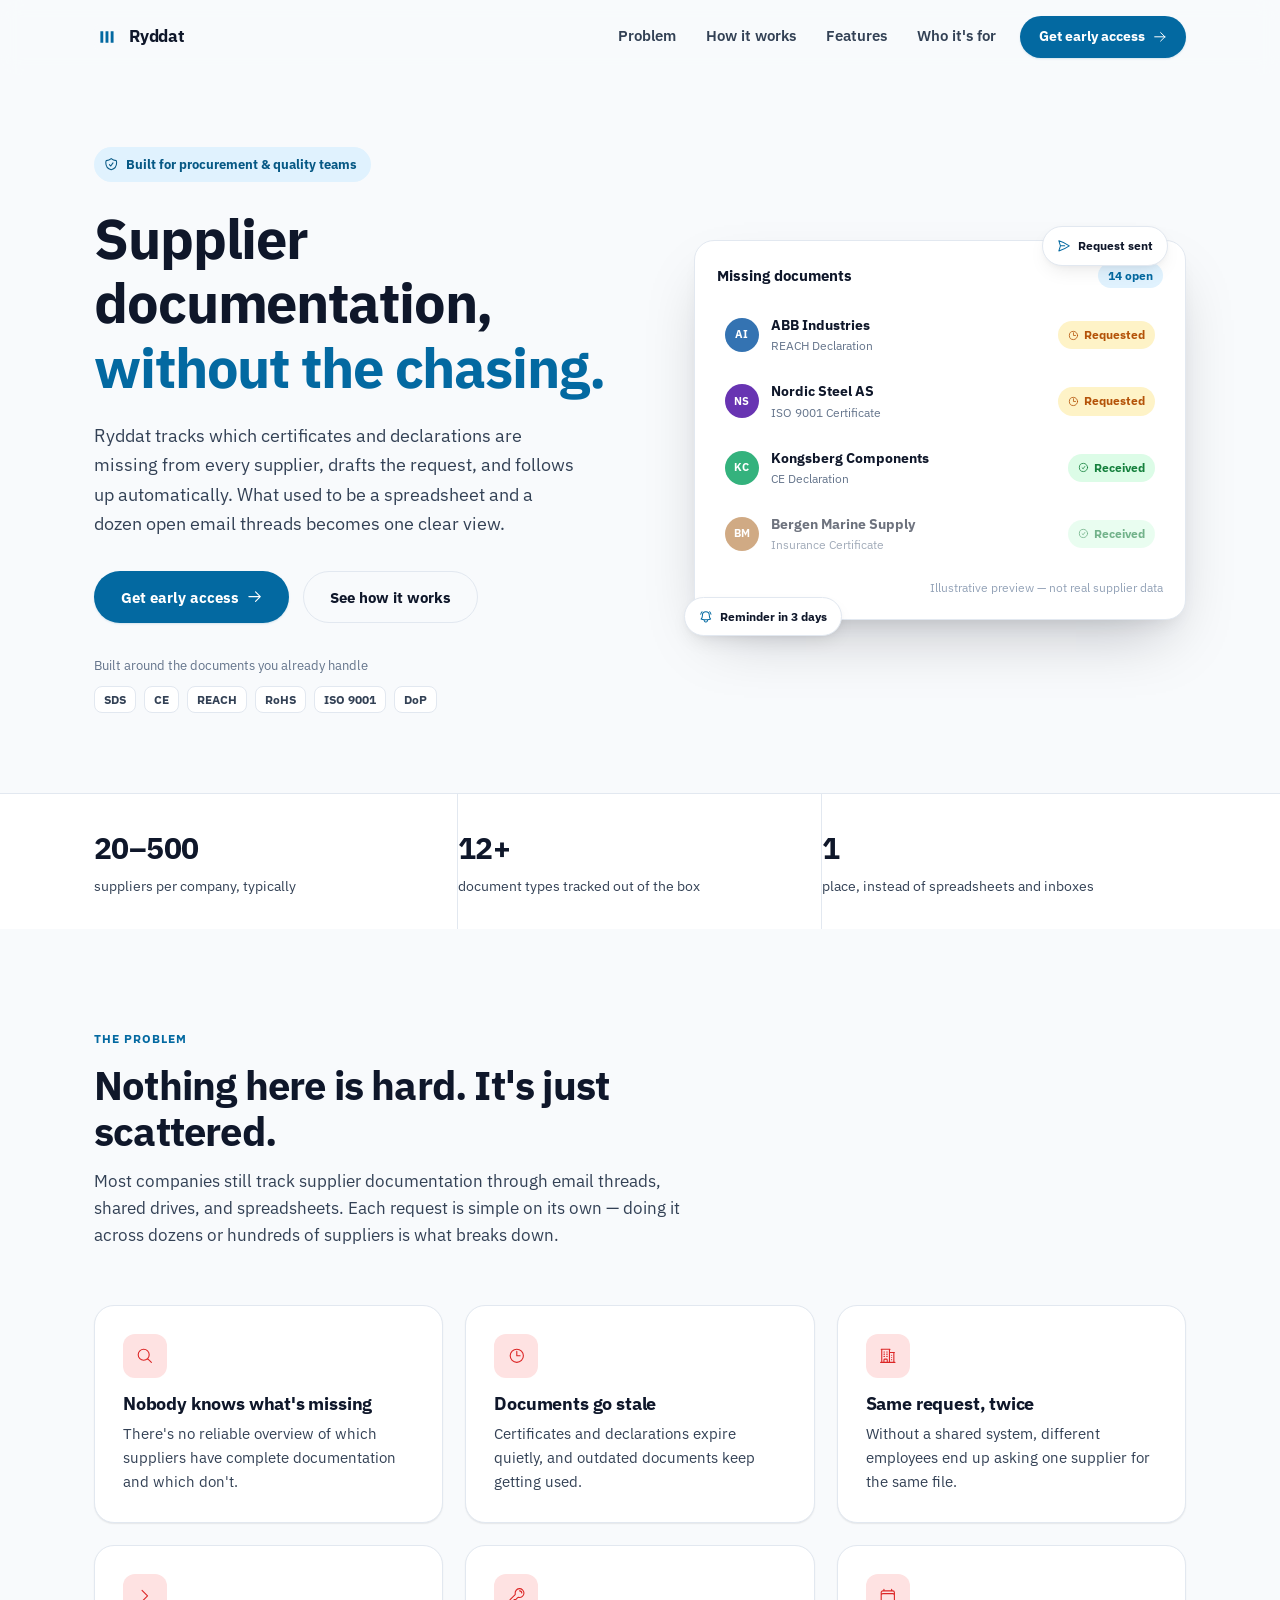
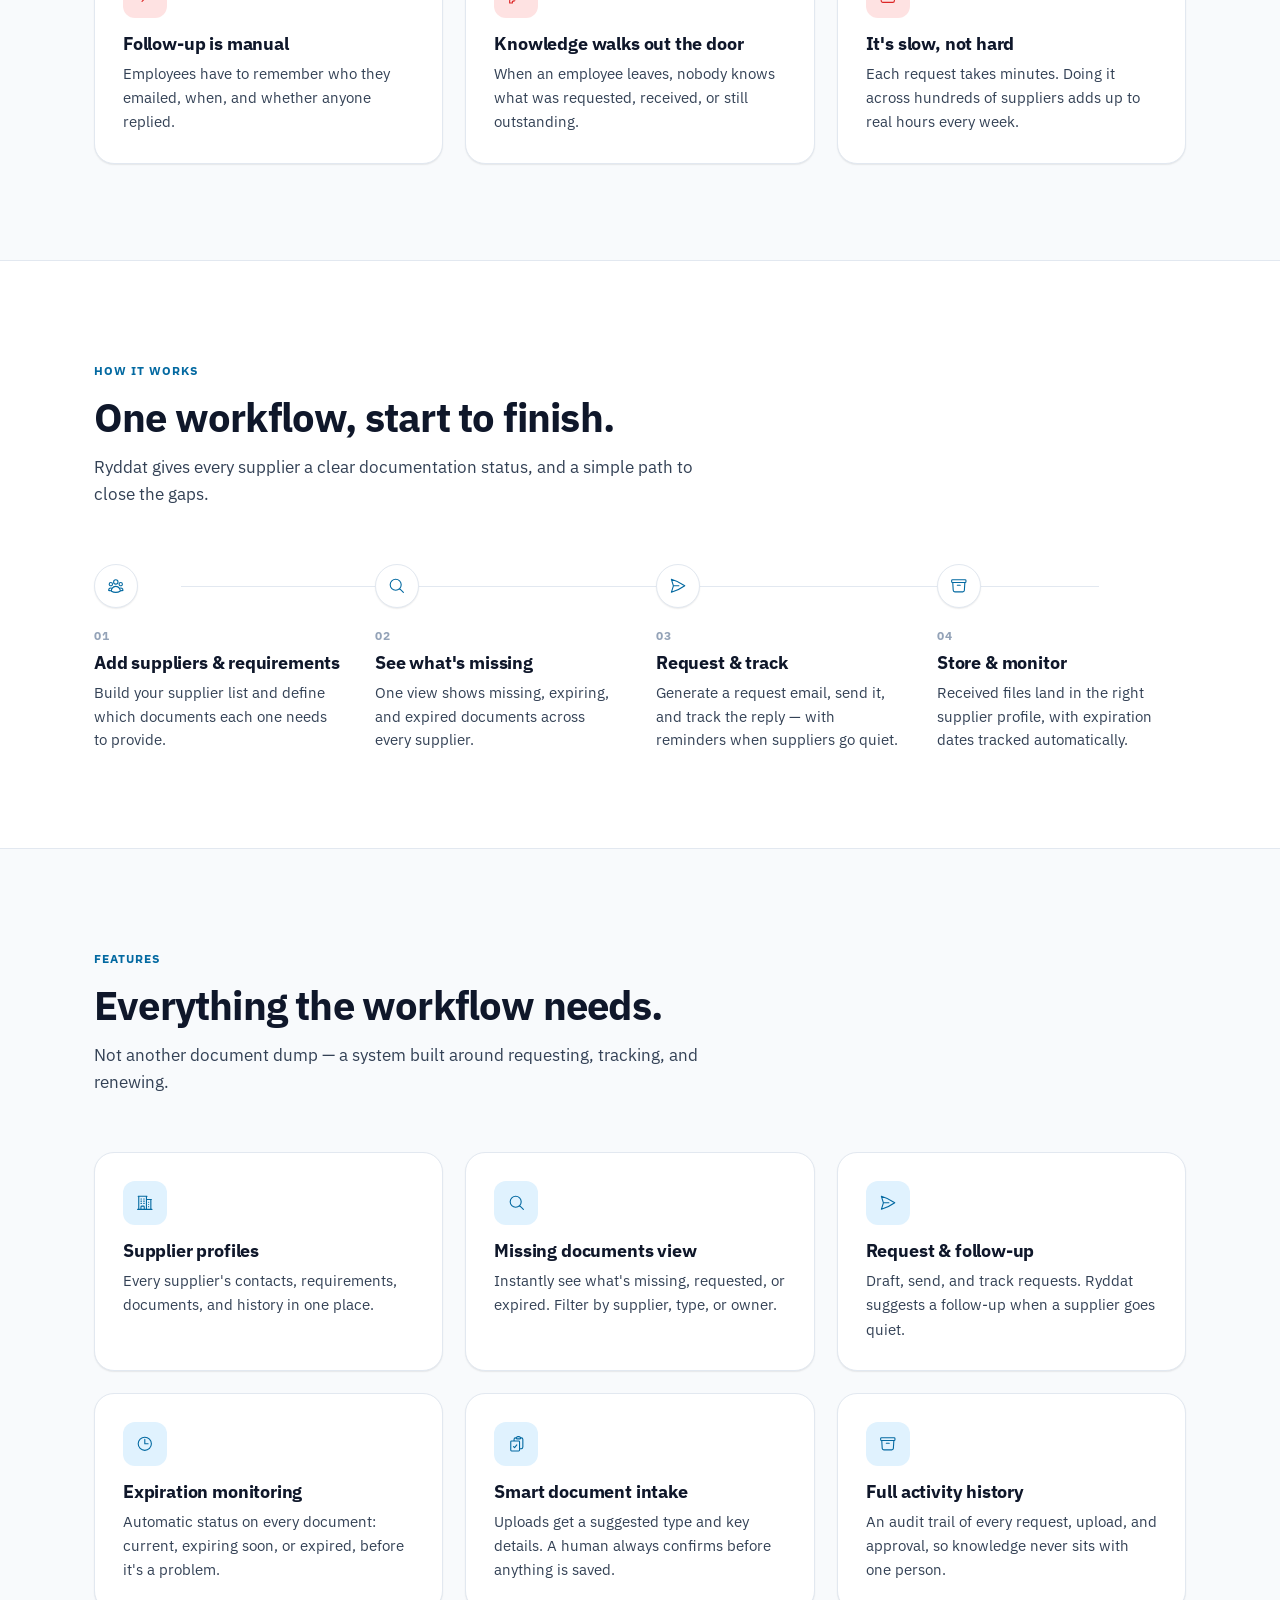
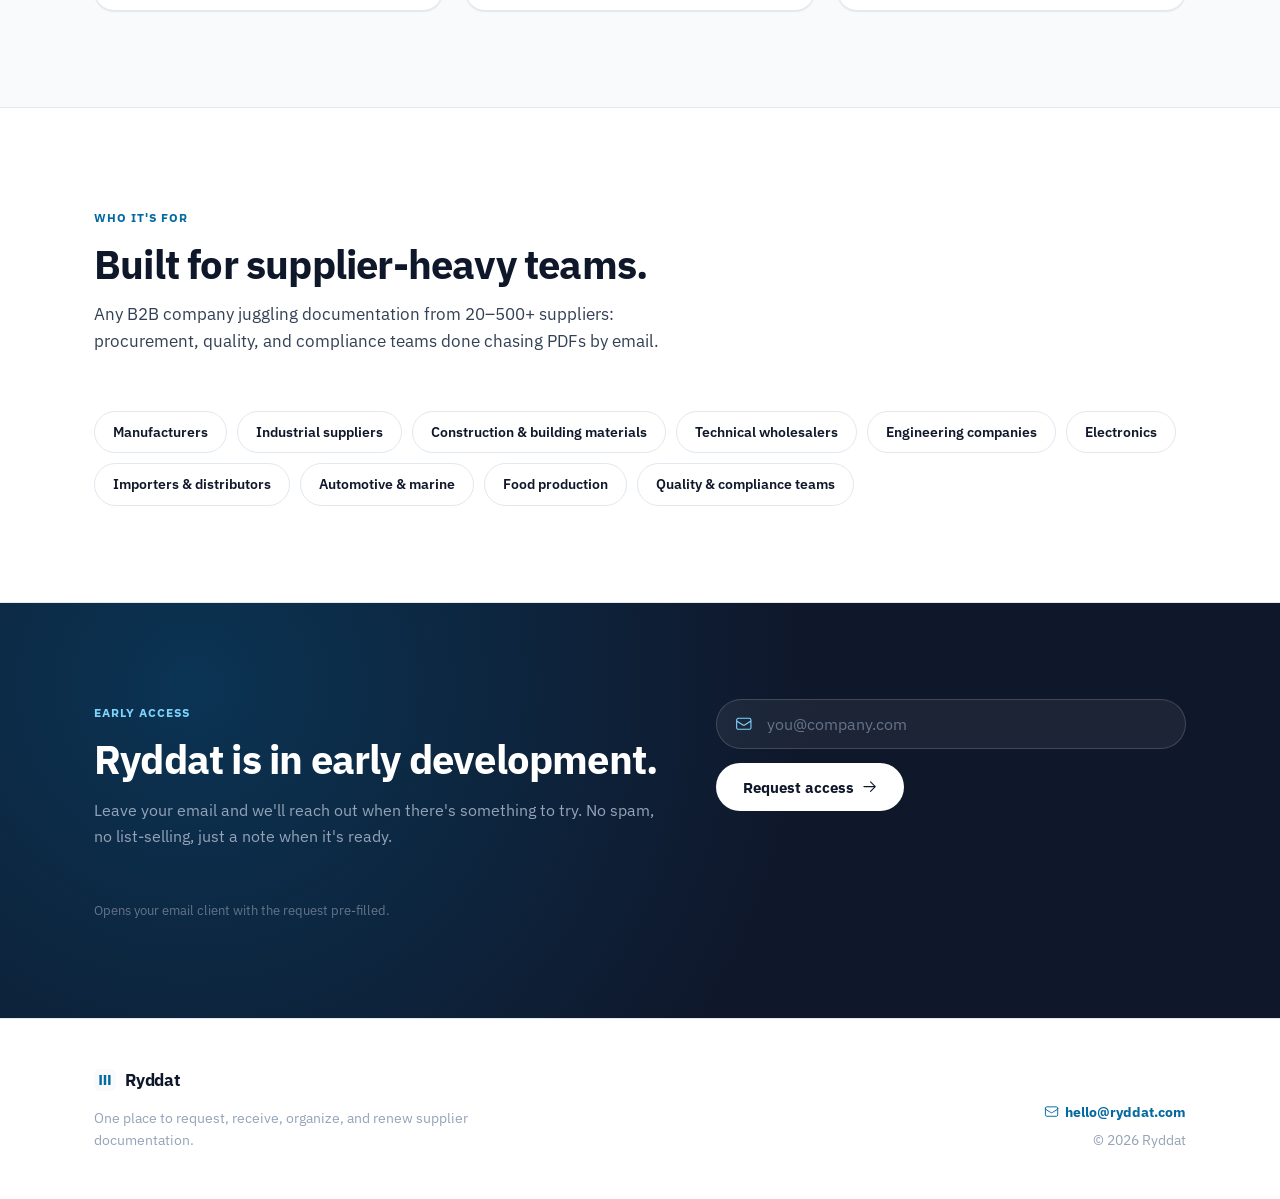
==== commit 6c13ff72: "Full professional rebuild: enterprise SaaS system, IBM Plex Sans, new palette, Heroicons, hello@rydd" ====
--- a/index.html
+++ b/index.html
@@ -1,29 +1,10 @@
-<!--
-  DIRECTION CONTRACT
-  THESIS: the site is a literal document-status board, not a floating dashboard
-  screenshot — the exact red/yellow/green andon board this audience already
-  reads at a glance on the shop floor, except this one tracks supplier
-  paperwork and updates itself.
-  OWN-WORLD: brand navy/steel/board-substrate plus one rare safety-amber
-  signal; hard 3px tiles on a thick hairline grid, flat (no shadows),
-  condensed uppercase tabular-numeral labeling.
-  STORY: a procurement/quality person sees their own scattered spreadsheet
-  turned into a board that updates itself; believes Ryddat removes the
-  specific hours spent rewriting the same supplier email; leaves an email
-  for early access.
-  FIRST VIEWPORT: a wall of status tiles behind a left-aligned headline and
-  CTA, mostly pending/outline, one tile snapping alert-to-clear on load.
-  FORM: grounded direction 3 of 6 (Status Board), assigned after one re-roll
-  eliminated Gallery of Compliance. No staging challenger fused — the
-  board's own legibility-first topology didn't need one.
--->
 <!doctype html>
 <html lang="en">
 <head>
 <meta charset="UTF-8" />
 <meta name="viewport" content="width=device-width, initial-scale=1.0" />
-<title>Ryddat: Stop rewriting the same supplier email</title>
-<meta name="description" content="Ryddat tracks which certificates and declarations are missing from every supplier, drafts the request, and chases the reply, so you stop doing it by hand." />
+<title>Ryddat — Supplier documentation, without the chasing</title>
+<meta name="description" content="Ryddat tracks which certificates and declarations are missing from every supplier, drafts the request, and follows up automatically — so procurement and quality teams stop doing it by hand." />
 <link rel="icon" type="image/png" sizes="32x32" href="assets/img/favicon-32.png" />
 <link rel="icon" type="image/png" sizes="16x16" href="assets/img/favicon-16.png" />
 <link rel="apple-touch-icon" href="assets/img/apple-touch-icon.png" />
@@ -31,72 +12,136 @@
 </head>
 <body>
 
-<header class="site-header">
+<a class="skip-link" href="#main">Skip to content</a>
+
+<header class="site-header" id="siteHeader">
   <div class="container header-inner">
     <a href="#top" class="brand">
-      <img src="assets/img/icon.svg" alt="" class="brand-mark" width="24" height="24" />
+      <img src="assets/img/icon.svg" alt="" class="brand-mark" width="26" height="26" />
       <span class="brand-name">Ryddat</span>
     </a>
-    <nav class="nav" id="nav">
+    <nav class="nav" id="nav" aria-label="Primary">
       <a href="#problem">Problem</a>
       <a href="#solution">How it works</a>
       <a href="#features">Features</a>
       <a href="#who">Who it's for</a>
-      <a href="#early-access" class="nav-cta">Get early access <span aria-hidden="true">&rarr;</span></a>
     </nav>
-    <button class="nav-toggle" id="navToggle" aria-label="Toggle menu" aria-expanded="false">
-      <span></span><span></span><span></span>
-    </button>
+    <div class="header-actions">
+      <a href="#early-access" class="btn btn-primary btn-sm">
+        Get early access
+        <svg class="icon" viewBox="0 0 24 24" fill="none" stroke="currentColor" stroke-width="1.75" aria-hidden="true"><path stroke-linecap="round" stroke-linejoin="round" d="M13.5 4.5 21 12m0 0-7.5 7.5M21 12H3"/></svg>
+      </a>
+      <button class="nav-toggle" id="navToggle" aria-label="Toggle menu" aria-expanded="false" aria-controls="nav">
+        <svg class="icon icon-open" viewBox="0 0 24 24" fill="none" stroke="currentColor" stroke-width="1.75" aria-hidden="true"><path stroke-linecap="round" stroke-linejoin="round" d="M3.75 6.75h16.5M3.75 12h16.5m-16.5 5.25h16.5"/></svg>
+        <svg class="icon icon-close" viewBox="0 0 24 24" fill="none" stroke="currentColor" stroke-width="1.75" aria-hidden="true"><path stroke-linecap="round" stroke-linejoin="round" d="M6 18 18 6M6 6l12 12"/></svg>
+      </button>
+    </div>
   </div>
 </header>
 
-<main id="top">
-
-  <section class="hero">
-    <div class="hero-flex">
-      <div class="hero-copy">
-        <p class="eyebrow"><span class="eyebrow-mark"></span>For procurement &amp; quality teams</p>
-        <h1>Stop rewriting the same supplier email.</h1>
+<main id="main">
+
+  <section class="hero" id="top">
+    <div class="container hero-grid">
+      <div class="hero-copy reveal">
+        <p class="eyebrow">
+          <svg class="icon" viewBox="0 0 24 24" fill="none" stroke="currentColor" stroke-width="1.75" aria-hidden="true"><path stroke-linecap="round" stroke-linejoin="round" d="M9 12.75 11.25 15 15 9.75m-3-7.036A11.959 11.959 0 0 1 3.598 6 11.99 11.99 0 0 0 3 9.749c0 5.592 3.824 10.29 9 11.623 5.176-1.332 9-6.03 9-11.622 0-1.31-.21-2.571-.598-3.751h-.152c-3.196 0-6.1-1.248-8.25-3.285Z"/></svg>
+          Built for procurement &amp; quality teams
+        </p>
+        <h1>Supplier documentation, <span class="text-accent">without the chasing.</span></h1>
         <p class="hero-sub">
           Ryddat tracks which certificates and declarations are missing from every
-          supplier, drafts the request, and chases the reply. It stops being
-          something you do by hand, one inbox thread at a time.
+          supplier, drafts the request, and follows up automatically. What used to
+          be a spreadsheet and a dozen open email threads becomes one clear view.
         </p>
         <div class="hero-actions">
-          <a href="#early-access" class="btn btn-primary">Get early access</a>
-          <a href="#solution" class="link-arrow">See how it works <span aria-hidden="true">&rarr;</span></a>
-        </div>
-      </div>
-      <div class="board" aria-hidden="true">
-        <div class="board-grid">
-          <div class="tile is-clear"><span class="tile-label">SDS</span></div>
-          <div class="tile is-pending"><span class="tile-label">CE</span></div>
-          <div class="tile is-pending"><span class="tile-label">ISO 9001</span></div>
-          <div class="tile is-alert"><span class="tile-label">REACH</span></div>
-          <div class="tile is-pending"><span class="tile-label">RoHS</span></div>
-          <div class="tile is-clear"><span class="tile-label">DoP</span></div>
-          <div class="tile is-pending"><span class="tile-label">ISO 14001</span></div>
-          <div class="tile is-pending"><span class="tile-label">FSC</span></div>
-          <div class="tile is-clear"><span class="tile-label">TEST RPT</span></div>
-          <div class="tile is-pending"><span class="tile-label">DATASHEET</span></div>
-          <div class="tile is-snap"><span class="tile-label">INSURANCE</span></div>
-          <div class="tile is-pending"><span class="tile-label">ENV DECL</span></div>
-          <div class="tile is-pending"><span class="tile-label">MATERIAL</span></div>
-          <div class="tile is-clear"><span class="tile-label">PRODUCT CERT</span></div>
-          <div class="tile is-pending"><span class="tile-label">QUALITY DOC</span></div>
-          <div class="tile is-pending"><span class="tile-label">FIRE CERT</span></div>
-        </div>
-        <p class="board-caption">Illustrative preview, not real supplier data</p>
-      </div>
-    </div>
-    <div class="stat-strip">
+          <a href="#early-access" class="btn btn-primary btn-lg">
+            Get early access
+            <svg class="icon" viewBox="0 0 24 24" fill="none" stroke="currentColor" stroke-width="1.75" aria-hidden="true"><path stroke-linecap="round" stroke-linejoin="round" d="M13.5 4.5 21 12m0 0-7.5 7.5M21 12H3"/></svg>
+          </a>
+          <a href="#solution" class="btn btn-ghost btn-lg">See how it works</a>
+        </div>
+        <p class="trust-strip">
+          Built around the documents you already handle
+          <span class="trust-tags">
+            <span>SDS</span><span>CE</span><span>REACH</span><span>RoHS</span><span>ISO 9001</span><span>DoP</span>
+          </span>
+        </p>
+      </div>
+
+      <div class="hero-visual reveal reveal-delay-1" aria-hidden="true">
+        <div class="product-card">
+          <div class="product-card-head">
+            <span class="product-card-title">Missing documents</span>
+            <span class="product-card-count" id="statCount">14 open</span>
+          </div>
+          <ul class="doc-row-list">
+            <li class="doc-row">
+              <span class="doc-avatar" style="--avatar-hue:210">AI</span>
+              <span class="doc-info">
+                <span class="doc-supplier">ABB Industries</span>
+                <span class="doc-type">REACH Declaration</span>
+              </span>
+              <span class="status-badge status-missing" id="statusBadge">
+                <svg class="icon" viewBox="0 0 24 24" fill="none" stroke="currentColor" stroke-width="1.75" aria-hidden="true"><path stroke-linecap="round" stroke-linejoin="round" d="M12 9v3.75m-9.303 3.376c-.866 1.5.217 3.374 1.948 3.374h14.71c1.73 0 2.813-1.874 1.948-3.374L13.949 3.378c-.866-1.5-3.032-1.5-3.898 0L2.697 16.126ZM12 15.75h.007v.008H12v-.008Z"/></svg>
+                <span id="statusText">Missing</span>
+              </span>
+            </li>
+            <li class="doc-row">
+              <span class="doc-avatar" style="--avatar-hue:265">NS</span>
+              <span class="doc-info">
+                <span class="doc-supplier">Nordic Steel AS</span>
+                <span class="doc-type">ISO 9001 Certificate</span>
+              </span>
+              <span class="status-badge status-requested">
+                <svg class="icon" viewBox="0 0 24 24" fill="none" stroke="currentColor" stroke-width="1.75" aria-hidden="true"><path stroke-linecap="round" stroke-linejoin="round" d="M12 6v6h4.5m4.5 0a9 9 0 1 1-18 0 9 9 0 0 1 18 0Z"/></svg>
+                Requested
+              </span>
+            </li>
+            <li class="doc-row">
+              <span class="doc-avatar" style="--avatar-hue:155">KC</span>
+              <span class="doc-info">
+                <span class="doc-supplier">Kongsberg Components</span>
+                <span class="doc-type">CE Declaration</span>
+              </span>
+              <span class="status-badge status-received">
+                <svg class="icon" viewBox="0 0 24 24" fill="none" stroke="currentColor" stroke-width="1.75" aria-hidden="true"><path stroke-linecap="round" stroke-linejoin="round" d="M9 12.75 11.25 15 15 9.75M21 12a9 9 0 1 1-18 0 9 9 0 0 1 18 0Z"/></svg>
+                Received
+              </span>
+            </li>
+            <li class="doc-row doc-row-muted">
+              <span class="doc-avatar" style="--avatar-hue:30">BM</span>
+              <span class="doc-info">
+                <span class="doc-supplier">Bergen Marine Supply</span>
+                <span class="doc-type">Insurance Certificate</span>
+              </span>
+              <span class="status-badge status-received">
+                <svg class="icon" viewBox="0 0 24 24" fill="none" stroke="currentColor" stroke-width="1.75" aria-hidden="true"><path stroke-linecap="round" stroke-linejoin="round" d="M9 12.75 11.25 15 15 9.75M21 12a9 9 0 1 1-18 0 9 9 0 0 1 18 0Z"/></svg>
+                Received
+              </span>
+            </li>
+          </ul>
+          <p class="product-card-note">Illustrative preview — not real supplier data</p>
+        </div>
+        <div class="floating-chip floating-chip-1">
+          <svg class="icon" viewBox="0 0 24 24" fill="none" stroke="currentColor" stroke-width="1.75" aria-hidden="true"><path stroke-linecap="round" stroke-linejoin="round" d="M6 12 3.269 3.125A59.769 59.769 0 0 1 21.485 12 59.768 59.768 0 0 1 3.27 20.875L5.999 12Zm0 0h7.5"/></svg>
+          Request sent
+        </div>
+        <div class="floating-chip floating-chip-2">
+          <svg class="icon" viewBox="0 0 24 24" fill="none" stroke="currentColor" stroke-width="1.75" aria-hidden="true"><path stroke-linecap="round" stroke-linejoin="round" d="M14.857 17.082a23.848 23.848 0 0 0 5.454-1.31A8.967 8.967 0 0 1 18 9.75V9A6 6 0 0 0 6 9v.75a8.967 8.967 0 0 1-2.312 6.022c1.733.64 3.56 1.085 5.455 1.31m5.714 0a24.255 24.255 0 0 1-5.714 0m5.714 0a3 3 0 1 1-5.714 0M3.124 7.5A8.969 8.969 0 0 1 5.292 3m13.416 0a8.969 8.969 0 0 1 2.168 4.5"/></svg>
+          Reminder in 3 days
+        </div>
+      </div>
+    </div>
+
+    <div class="stat-strip reveal">
       <div class="container stat-strip-inner">
         <div class="stat">
-          <span class="stat-num">20&ndash;500</span>
+          <span class="stat-num" data-count-to="500" data-prefix="20&ndash;">20&ndash;500</span>
           <span class="stat-label">suppliers per company, typically</span>
         </div>
         <div class="stat">
-          <span class="stat-num">12+</span>
+          <span class="stat-num" data-count-to="12" data-suffix="+">12+</span>
           <span class="stat-label">document types tracked out of the box</span>
         </div>
         <div class="stat">
@@ -108,80 +153,102 @@
   </section>
 
   <section class="section" id="problem">
-    <div class="container problem-grid">
-      <div class="section-intro">
+    <div class="container">
+      <div class="section-head reveal">
         <p class="section-label">The problem</p>
-        <h2>Nothing about this is hard. It's just scattered.</h2>
-        <p>
+        <h2>Nothing here is hard. It's just scattered.</h2>
+        <p class="section-lead">
           Most companies still track supplier documentation through email threads,
-          shared drives, and spreadsheets. Each request is simple. Doing it across
-          dozens or hundreds of suppliers is what breaks down.
-        </p>
-      </div>
-      <ol class="problem-list">
-        <li>
-          <span class="problem-num">01</span>
-          <div>
-            <h3>Nobody knows what's missing</h3>
-            <p>There's no reliable overview of which suppliers have complete documentation and which don't.</p>
-          </div>
-        </li>
-        <li>
-          <span class="problem-num">02</span>
-          <div>
-            <h3>Documents go stale</h3>
-            <p>Certificates and declarations expire quietly, and outdated documents keep getting used.</p>
-          </div>
-        </li>
-        <li>
-          <span class="problem-num">03</span>
-          <div>
-            <h3>Follow-up is manual</h3>
-            <p>Employees have to remember who they emailed, when, and whether anyone replied.</p>
-          </div>
-        </li>
-        <li>
-          <span class="problem-num">04</span>
-          <div>
-            <h3>Same request, twice</h3>
-            <p>Without a shared system, different employees end up asking one supplier for the same file.</p>
-          </div>
-        </li>
-        <li>
-          <span class="problem-num">05</span>
-          <div>
-            <h3>Knowledge walks out the door</h3>
-            <p>When an employee leaves, nobody knows what was requested, received, or still outstanding.</p>
-          </div>
-        </li>
-      </ol>
+          shared drives, and spreadsheets. Each request is simple on its own —
+          doing it across dozens or hundreds of suppliers is what breaks down.
+        </p>
+      </div>
+      <div class="grid grid-3">
+        <div class="problem-card reveal">
+          <span class="icon-badge icon-badge-danger">
+            <svg class="icon" viewBox="0 0 24 24" fill="none" stroke="currentColor" stroke-width="1.5" aria-hidden="true"><path stroke-linecap="round" stroke-linejoin="round" d="m21 21-5.197-5.197m0 0A7.5 7.5 0 1 0 5.196 5.196a7.5 7.5 0 0 0 10.607 10.607Z"/></svg>
+          </span>
+          <h3>Nobody knows what's missing</h3>
+          <p>There's no reliable overview of which suppliers have complete documentation and which don't.</p>
+        </div>
+        <div class="problem-card reveal reveal-delay-1">
+          <span class="icon-badge icon-badge-danger">
+            <svg class="icon" viewBox="0 0 24 24" fill="none" stroke="currentColor" stroke-width="1.5" aria-hidden="true"><path stroke-linecap="round" stroke-linejoin="round" d="M12 6v6h4.5m4.5 0a9 9 0 1 1-18 0 9 9 0 0 1 18 0Z"/></svg>
+          </span>
+          <h3>Documents go stale</h3>
+          <p>Certificates and declarations expire quietly, and outdated documents keep getting used.</p>
+        </div>
+        <div class="problem-card reveal reveal-delay-2">
+          <span class="icon-badge icon-badge-danger">
+            <svg class="icon" viewBox="0 0 24 24" fill="none" stroke="currentColor" stroke-width="1.5" aria-hidden="true"><path stroke-linecap="round" stroke-linejoin="round" d="M2.25 21h19.5m-18-18v18m10.5-18v18m6-13.5V21M6.75 6.75h.75m-.75 3h.75m-.75 3h.75m3-6h.75m-.75 3h.75m-.75 3h.75M6.75 21v-3.375c0-.621.504-1.125 1.125-1.125h2.25c.621 0 1.125.504 1.125 1.125V21M3 3h12m-.75 4.5H21m-3.75 3.75h.008v.008h-.008v-.008Zm0 3h.008v.008h-.008v-.008Zm0 3h.008v.008h-.008v-.008Z"/></svg>
+          </span>
+          <h3>Same request, twice</h3>
+          <p>Without a shared system, different employees end up asking one supplier for the same file.</p>
+        </div>
+        <div class="problem-card reveal">
+          <span class="icon-badge icon-badge-danger">
+            <svg class="icon" viewBox="0 0 24 24" fill="none" stroke="currentColor" stroke-width="1.5" aria-hidden="true"><path stroke-linecap="round" stroke-linejoin="round" d="M8.25 4.5l7.5 7.5-7.5 7.5"/></svg>
+          </span>
+          <h3>Follow-up is manual</h3>
+          <p>Employees have to remember who they emailed, when, and whether anyone replied.</p>
+        </div>
+        <div class="problem-card reveal reveal-delay-1">
+          <span class="icon-badge icon-badge-danger">
+            <svg class="icon" viewBox="0 0 24 24" fill="none" stroke="currentColor" stroke-width="1.5" aria-hidden="true"><path stroke-linecap="round" stroke-linejoin="round" d="M15.75 5.25a3 3 0 0 1 3 3m3 0a6 6 0 0 1-7.029 5.912c-.563-.097-1.159.026-1.563.43L10.5 17.25H8.25v2.25H6v2.25H2.25v-2.818c0-.597.237-1.17.659-1.591l6.499-6.499c.404-.404.527-1 .43-1.563A6 6 0 1 1 21.75 8.25Z"/></svg>
+          </span>
+          <h3>Knowledge walks out the door</h3>
+          <p>When an employee leaves, nobody knows what was requested, received, or still outstanding.</p>
+        </div>
+        <div class="problem-card reveal reveal-delay-2">
+          <span class="icon-badge icon-badge-danger">
+            <svg class="icon" viewBox="0 0 24 24" fill="none" stroke="currentColor" stroke-width="1.5" aria-hidden="true"><path stroke-linecap="round" stroke-linejoin="round" d="M6.75 3v2.25M17.25 3v2.25M3 18.75V7.5a2.25 2.25 0 0 1 2.25-2.25h13.5A2.25 2.25 0 0 1 21 7.5v11.25m-18 0A2.25 2.25 0 0 0 5.25 21h13.5A2.25 2.25 0 0 0 21 18.75m-18 0v-7.5A2.25 2.25 0 0 1 5.25 9h13.5A2.25 2.25 0 0 1 21 11.25v7.5"/></svg>
+          </span>
+          <h3>It's slow, not hard</h3>
+          <p>Each request takes minutes. Doing it across hundreds of suppliers adds up to real hours every week.</p>
+        </div>
+      </div>
     </div>
   </section>
 
   <section class="section section-alt" id="solution">
     <div class="container">
-      <p class="section-label">How it works</p>
-      <h2>The board fills itself in.</h2>
-      <ol class="steps-row">
-        <li>
-          <div class="tile is-pending step-tile"><span class="tile-label">01</span></div>
+      <div class="section-head reveal">
+        <p class="section-label">How it works</p>
+        <h2>One workflow, start to finish.</h2>
+        <p class="section-lead">Ryddat gives every supplier a clear documentation status, and a simple path to close the gaps.</p>
+      </div>
+      <ol class="steps">
+        <li class="step reveal">
+          <span class="step-icon">
+            <svg class="icon" viewBox="0 0 24 24" fill="none" stroke="currentColor" stroke-width="1.5" aria-hidden="true"><path stroke-linecap="round" stroke-linejoin="round" d="M18 18.72a9.094 9.094 0 0 0 3.741-.479 3 3 0 0 0-4.682-2.72m.94 3.198.001.031c0 .225-.012.447-.037.666A11.944 11.944 0 0 1 12 21c-2.17 0-4.207-.576-5.963-1.584A6.062 6.062 0 0 1 6 18.719m12 0a5.971 5.971 0 0 0-.941-3.197m0 0A5.995 5.995 0 0 0 12 12.75a5.995 5.995 0 0 0-5.058 2.772m0 0a3 3 0 0 0-4.681 2.72 8.986 8.986 0 0 0 3.74.477m.94-3.197a5.971 5.971 0 0 0-.94 3.197M15 6.75a3 3 0 1 1-6 0 3 3 0 0 1 6 0Zm6 3a2.25 2.25 0 1 1-4.5 0 2.25 2.25 0 0 1 4.5 0Zm-13.5 0a2.25 2.25 0 1 1-4.5 0 2.25 2.25 0 0 1 4.5 0Z"/></svg>
+          </span>
+          <span class="step-num">01</span>
           <h3>Add suppliers &amp; requirements</h3>
           <p>Build your supplier list and define which documents each one needs to provide.</p>
         </li>
-        <li>
-          <div class="tile is-pending step-tile"><span class="tile-label">02</span></div>
+        <li class="step reveal reveal-delay-1">
+          <span class="step-icon">
+            <svg class="icon" viewBox="0 0 24 24" fill="none" stroke="currentColor" stroke-width="1.5" aria-hidden="true"><path stroke-linecap="round" stroke-linejoin="round" d="m21 21-5.197-5.197m0 0A7.5 7.5 0 1 0 5.196 5.196a7.5 7.5 0 0 0 10.607 10.607Z"/></svg>
+          </span>
+          <span class="step-num">02</span>
           <h3>See what's missing</h3>
           <p>One view shows missing, expiring, and expired documents across every supplier.</p>
         </li>
-        <li>
-          <div class="tile is-amber step-tile"><span class="tile-label">03</span></div>
+        <li class="step reveal reveal-delay-2">
+          <span class="step-icon">
+            <svg class="icon" viewBox="0 0 24 24" fill="none" stroke="currentColor" stroke-width="1.5" aria-hidden="true"><path stroke-linecap="round" stroke-linejoin="round" d="M6 12 3.269 3.125A59.769 59.769 0 0 1 21.485 12 59.768 59.768 0 0 1 3.27 20.875L5.999 12Zm0 0h7.5"/></svg>
+          </span>
+          <span class="step-num">03</span>
           <h3>Request &amp; track</h3>
-          <p>Generate a request email, send it, and track the reply, with reminders when suppliers go quiet.</p>
+          <p>Generate a request email, send it, and track the reply — with reminders when suppliers go quiet.</p>
         </li>
-        <li>
-          <div class="tile is-clear step-tile"><span class="tile-label">04</span></div>
+        <li class="step reveal reveal-delay-3">
+          <span class="step-icon">
+            <svg class="icon" viewBox="0 0 24 24" fill="none" stroke="currentColor" stroke-width="1.5" aria-hidden="true"><path stroke-linecap="round" stroke-linejoin="round" d="m20.25 7.5-.625 10.632a2.25 2.25 0 0 1-2.247 2.118H6.622a2.25 2.25 0 0 1-2.247-2.118L3.75 7.5M10 11.25h4M3.375 7.5h17.25c.621 0 1.125-.504 1.125-1.125v-1.5c0-.621-.504-1.125-1.125-1.125H3.375c-.621 0-1.125.504-1.125 1.125v1.5c0 .621.504 1.125 1.125 1.125Z"/></svg>
+          </span>
+          <span class="step-num">04</span>
           <h3>Store &amp; monitor</h3>
-          <p>Received files land in the right supplier profile, expiration dates tracked automatically.</p>
+          <p>Received files land in the right supplier profile, with expiration dates tracked automatically.</p>
         </li>
       </ol>
     </div>
@@ -189,87 +256,102 @@
 
   <section class="section" id="features">
     <div class="container">
-      <p class="section-label">Features</p>
-      <h2>Built around requesting, tracking, and renewing.</h2>
-      <div class="bento">
-        <div class="bento-item">
-          <div class="bento-head">
-            <span class="tile is-pending bento-mark" aria-hidden="true"><span class="tile-label">01</span></span>
-            <span class="bento-tag">Core</span>
-          </div>
+      <div class="section-head reveal">
+        <p class="section-label">Features</p>
+        <h2>Everything the workflow needs.</h2>
+        <p class="section-lead">Not another document dump — a system built around requesting, tracking, and renewing.</p>
+      </div>
+      <div class="grid grid-3">
+        <div class="feature-card reveal">
+          <span class="icon-badge">
+            <svg class="icon" viewBox="0 0 24 24" fill="none" stroke="currentColor" stroke-width="1.5" aria-hidden="true"><path stroke-linecap="round" stroke-linejoin="round" d="M2.25 21h19.5m-18-18v18m10.5-18v18m6-13.5V21M6.75 6.75h.75m-.75 3h.75m-.75 3h.75m3-6h.75m-.75 3h.75m-.75 3h.75M6.75 21v-3.375c0-.621.504-1.125 1.125-1.125h2.25c.621 0 1.125.504 1.125 1.125V21M3 3h12m-.75 4.5H21m-3.75 3.75h.008v.008h-.008v-.008Zm0 3h.008v.008h-.008v-.008Zm0 3h.008v.008h-.008v-.008Z"/></svg>
+          </span>
+          <h3>Supplier profiles</h3>
+          <p>Every supplier's contacts, requirements, documents, and history in one place.</p>
+        </div>
+        <div class="feature-card reveal reveal-delay-1">
+          <span class="icon-badge">
+            <svg class="icon" viewBox="0 0 24 24" fill="none" stroke="currentColor" stroke-width="1.5" aria-hidden="true"><path stroke-linecap="round" stroke-linejoin="round" d="m21 21-5.197-5.197m0 0A7.5 7.5 0 1 0 5.196 5.196a7.5 7.5 0 0 0 10.607 10.607Z"/></svg>
+          </span>
           <h3>Missing documents view</h3>
-          <p>Instantly see what's missing, requested, or expired across every supplier. Filter by type, owner, or status.</p>
-        </div>
-        <div class="bento-item">
-          <div class="bento-head">
-            <span class="tile is-pending bento-mark" aria-hidden="true"><span class="tile-label">02</span></span>
-            <span class="bento-tag">Suppliers</span>
-          </div>
-          <h3>Supplier profiles</h3>
-          <p>Contacts, requirements, documents, and history, all on one page per supplier.</p>
-        </div>
-        <div class="bento-item">
-          <div class="bento-head">
-            <span class="tile is-pending bento-mark" aria-hidden="true"><span class="tile-label">03</span></span>
-            <span class="bento-tag">Requests</span>
-          </div>
+          <p>Instantly see what's missing, requested, or expired. Filter by supplier, type, or owner.</p>
+        </div>
+        <div class="feature-card reveal reveal-delay-2">
+          <span class="icon-badge">
+            <svg class="icon" viewBox="0 0 24 24" fill="none" stroke="currentColor" stroke-width="1.5" aria-hidden="true"><path stroke-linecap="round" stroke-linejoin="round" d="M6 12 3.269 3.125A59.769 59.769 0 0 1 21.485 12 59.768 59.768 0 0 1 3.27 20.875L5.999 12Zm0 0h7.5"/></svg>
+          </span>
           <h3>Request &amp; follow-up</h3>
-          <p>Draft, send, and track requests. A follow-up gets suggested when a supplier goes quiet.</p>
-        </div>
-        <div class="bento-item">
-          <div class="bento-head">
-            <span class="tile is-pending bento-mark" aria-hidden="true"><span class="tile-label">04</span></span>
-            <span class="bento-tag">Monitoring</span>
-          </div>
-          <h3>Expiration tracking</h3>
+          <p>Draft, send, and track requests. Ryddat suggests a follow-up when a supplier goes quiet.</p>
+        </div>
+        <div class="feature-card reveal">
+          <span class="icon-badge">
+            <svg class="icon" viewBox="0 0 24 24" fill="none" stroke="currentColor" stroke-width="1.5" aria-hidden="true"><path stroke-linecap="round" stroke-linejoin="round" d="M12 6v6h4.5m4.5 0a9 9 0 1 1-18 0 9 9 0 0 1 18 0Z"/></svg>
+          </span>
+          <h3>Expiration monitoring</h3>
           <p>Automatic status on every document: current, expiring soon, or expired, before it's a problem.</p>
         </div>
-        <div class="bento-item">
-          <div class="bento-head">
-            <span class="tile is-pending bento-mark" aria-hidden="true"><span class="tile-label">05</span></span>
-            <span class="bento-tag">Intake</span>
-          </div>
+        <div class="feature-card reveal reveal-delay-1">
+          <span class="icon-badge">
+            <svg class="icon" viewBox="0 0 24 24" fill="none" stroke="currentColor" stroke-width="1.5" aria-hidden="true"><path stroke-linecap="round" stroke-linejoin="round" d="M11.35 3.836c-.065.21-.1.433-.1.664 0 .414.336.75.75.75h4.5a.75.75 0 0 0 .75-.75 2.25 2.25 0 0 0-.1-.664m-5.8 0A2.251 2.251 0 0 1 13.5 2.25H15c1.012 0 1.867.668 2.15 1.586m-5.8 0c-.376.023-.75.05-1.124.08C9.095 4.01 8.25 4.973 8.25 6.108V8.25m8.9-4.414c.376.023.75.05 1.124.08 1.131.094 1.976 1.057 1.976 2.192V16.5A2.25 2.25 0 0 1 18 18.75h-2.25m-7.5-10.5H4.875c-.621 0-1.125.504-1.125 1.125v11.25c0 .621.504 1.125 1.125 1.125h9.75c.621 0 1.125-.504 1.125-1.125V18.75m-7.5-10.5h6.375c.621 0 1.125.504 1.125 1.125v9.375m-8.25-3 1.5 1.5 3-3.75"/></svg>
+          </span>
           <h3>Smart document intake</h3>
           <p>Uploads get a suggested type and key details. A human always confirms before anything is saved.</p>
         </div>
-        <div class="bento-item">
-          <div class="bento-head">
-            <span class="tile is-pending bento-mark" aria-hidden="true"><span class="tile-label">06</span></span>
-            <span class="bento-tag">History</span>
-          </div>
-          <h3>Full activity log</h3>
-          <p>Every request, upload, and approval is recorded, so knowledge never sits with one person.</p>
+        <div class="feature-card reveal reveal-delay-2">
+          <span class="icon-badge">
+            <svg class="icon" viewBox="0 0 24 24" fill="none" stroke="currentColor" stroke-width="1.5" aria-hidden="true"><path stroke-linecap="round" stroke-linejoin="round" d="m20.25 7.5-.625 10.632a2.25 2.25 0 0 1-2.247 2.118H6.622a2.25 2.25 0 0 1-2.247-2.118L3.75 7.5M10 11.25h4M3.375 7.5h17.25c.621 0 1.125-.504 1.125-1.125v-1.5c0-.621-.504-1.125-1.125-1.125H3.375c-.621 0-1.125.504-1.125 1.125v1.5c0 .621.504 1.125 1.125 1.125Z"/></svg>
+          </span>
+          <h3>Full activity history</h3>
+          <p>An audit trail of every request, upload, and approval, so knowledge never sits with one person.</p>
         </div>
       </div>
     </div>
   </section>
 
   <section class="section section-alt" id="who">
-    <div class="container who-grid">
-      <div class="section-intro">
+    <div class="container">
+      <div class="section-head reveal">
         <p class="section-label">Who it's for</p>
-        <h2>Built for supplier&#8209;heavy teams.</h2>
-        <p>Any B2B company juggling documentation from 20&ndash;500+ suppliers: procurement, quality, and compliance teams done chasing PDFs by email.</p>
-      </div>
-      <p class="segments">
-        Manufacturers<span>&middot;</span>Industrial suppliers<span>&middot;</span>Construction &amp; building materials<span>&middot;</span>Technical wholesalers<span>&middot;</span>Engineering companies<span>&middot;</span>Electronics<span>&middot;</span>Importers &amp; distributors<span>&middot;</span>Automotive &amp; marine<span>&middot;</span>Food production<span>&middot;</span>Quality &amp; compliance teams
-      </p>
+        <h2>Built for supplier-heavy teams.</h2>
+        <p class="section-lead">
+          Any B2B company juggling documentation from 20&ndash;500+ suppliers: procurement, quality, and
+          compliance teams done chasing PDFs by email.
+        </p>
+      </div>
+      <div class="tag-row reveal">
+        <span class="tag">Manufacturers</span>
+        <span class="tag">Industrial suppliers</span>
+        <span class="tag">Construction &amp; building materials</span>
+        <span class="tag">Technical wholesalers</span>
+        <span class="tag">Engineering companies</span>
+        <span class="tag">Electronics</span>
+        <span class="tag">Importers &amp; distributors</span>
+        <span class="tag">Automotive &amp; marine</span>
+        <span class="tag">Food production</span>
+        <span class="tag">Quality &amp; compliance teams</span>
+      </div>
     </div>
   </section>
 
   <section class="cta-section" id="early-access">
     <div class="container cta-inner">
-      <div class="cta-status-row">
-        <span class="tile is-pending cta-mark" id="ctaTile" aria-hidden="true"><span class="tile-label" id="ctaTileLabel">Pending</span></span>
+      <div class="cta-copy reveal">
         <p class="section-label section-label-inverse">Early access</p>
-      </div>
-      <h2>Ryddat is in early development.</h2>
-      <p class="cta-sub">Leave your email and we'll reach out when there's something to try. No spam, no list-selling, just a note when it's ready.</p>
-      <form class="early-access-form" id="earlyAccessForm" action="mailto:nikitaradchenko2@gmail.com" method="post" enctype="text/plain">
-        <input type="email" name="email" placeholder="you@company.com" required aria-label="Email address" />
-        <button type="submit" class="btn btn-invert">Request access</button>
+        <h2>Ryddat is in early development.</h2>
+        <p class="cta-sub">Leave your email and we'll reach out when there's something to try. No spam, no list-selling, just a note when it's ready.</p>
+      </div>
+      <form class="early-access-form reveal reveal-delay-1" id="earlyAccessForm" action="mailto:hello@ryddat.com" method="post" enctype="text/plain">
+        <label class="visually-hidden" for="emailInput">Email address</label>
+        <div class="input-group">
+          <svg class="icon input-icon" viewBox="0 0 24 24" fill="none" stroke="currentColor" stroke-width="1.5" aria-hidden="true"><path stroke-linecap="round" stroke-linejoin="round" d="M21.75 6.75v10.5a2.25 2.25 0 0 1-2.25 2.25h-15a2.25 2.25 0 0 1-2.25-2.25V6.75m19.5 0A2.25 2.25 0 0 0 19.5 4.5h-15a2.25 2.25 0 0 0-2.25 2.25m19.5 0v.243a2.25 2.25 0 0 1-1.07 1.916l-7.5 4.615a2.25 2.25 0 0 1-2.36 0L3.32 8.91a2.25 2.25 0 0 1-1.07-1.916V6.75"/></svg>
+          <input id="emailInput" type="email" name="email" placeholder="you@company.com" required />
+        </div>
+        <button type="submit" class="btn btn-invert btn-lg" id="submitBtn">
+          <span class="btn-label">Request access</span>
+          <svg class="icon" viewBox="0 0 24 24" fill="none" stroke="currentColor" stroke-width="1.75" aria-hidden="true"><path stroke-linecap="round" stroke-linejoin="round" d="M13.5 4.5 21 12m0 0-7.5 7.5M21 12H3"/></svg>
+        </button>
       </form>
-      <p class="form-note">Opens your email client with the request pre-filled.</p>
+      <p class="form-note reveal reveal-delay-1">Opens your email client with the request pre-filled.</p>
     </div>
   </section>
 
@@ -278,12 +360,15 @@
 <footer class="site-footer">
   <div class="container footer-inner">
     <div class="footer-brand">
-      <img src="assets/img/icon.svg" alt="" class="brand-mark" width="20" height="20" />
+      <img src="assets/img/icon.svg" alt="" class="brand-mark" width="22" height="22" />
       <span class="brand-name">Ryddat</span>
       <p>One place to request, receive, organize, and renew supplier documentation.</p>
     </div>
     <div class="footer-meta">
-      <a href="mailto:nikitaradchenko2@gmail.com">nikitaradchenko2@gmail.com</a>
+      <a href="mailto:hello@ryddat.com" class="footer-email">
+        <svg class="icon" viewBox="0 0 24 24" fill="none" stroke="currentColor" stroke-width="1.5" aria-hidden="true"><path stroke-linecap="round" stroke-linejoin="round" d="M21.75 6.75v10.5a2.25 2.25 0 0 1-2.25 2.25h-15a2.25 2.25 0 0 1-2.25-2.25V6.75m19.5 0A2.25 2.25 0 0 0 19.5 4.5h-15a2.25 2.25 0 0 0-2.25 2.25m19.5 0v.243a2.25 2.25 0 0 1-1.07 1.916l-7.5 4.615a2.25 2.25 0 0 1-2.36 0L3.32 8.91a2.25 2.25 0 0 1-1.07-1.916V6.75"/></svg>
+        hello@ryddat.com
+      </a>
       <p>&copy; <span id="year"></span> Ryddat</p>
     </div>
   </div>
--- a/styles.css
+++ b/styles.css
@@ -1,31 +1,46 @@
 @font-face {
-  font-family: "InterVariable";
+  font-family: "IBM Plex Sans";
   font-style: normal;
-  font-weight: 100 900;
+  font-weight: 400 700;
   font-display: swap;
-  src: url("assets/fonts/InterVariable.woff2") format("woff2");
-}
-@font-face {
-  font-family: "InterDisplay";
-  font-style: normal;
-  font-weight: 700;
-  font-display: swap;
-  src: url("assets/fonts/InterDisplay-Bold.woff2") format("woff2");
+  src: url("assets/fonts/IBMPlexSansVariable.woff2") format("woff2");
 }
 
 :root {
-  --primary-navy: #112366;
-  --secondary-steel: #447091;
-  --safety-amber: #f2b705;
-  --alert-red: #c23b22;
-  --clear-green: #2f8f4e;
-  --cool-gray: #566878;
-  --neutral-line: #dedede;
-  --ink: #35303b;
-  --board-substrate: #f6f8fa;
-  --white: #ffffff;
-  --radius: 3px;
-  --max-width: 1120px;
+  --color-primary: #0f172a;
+  --color-on-primary: #ffffff;
+  --color-secondary: #334155;
+  --color-accent: #0369a1;
+  --color-accent-dark: #075985;
+  --color-accent-tint: #e0f2fe;
+  --color-background: #f8fafc;
+  --color-foreground: #020617;
+  --color-muted: #eef2f6;
+  --color-border: #e2e8f0;
+  --color-white: #ffffff;
+  --color-destructive: #dc2626;
+  --color-destructive-tint: #fee2e2;
+  --color-warning: #b45309;
+  --color-warning-tint: #fef3c7;
+  --color-success: #15803d;
+  --color-success-tint: #dcfce7;
+
+  --font-sans: "IBM Plex Sans", -apple-system, BlinkMacSystemFont, "Segoe UI", sans-serif;
+
+  --radius-sm: 8px;
+  --radius-md: 12px;
+  --radius-lg: 20px;
+  --radius-full: 999px;
+
+  --shadow-sm: 0 1px 2px rgba(2, 6, 23, 0.05), 0 1px 1px rgba(2, 6, 23, 0.03);
+  --shadow-md: 0 8px 20px -6px rgba(2, 6, 23, 0.1), 0 2px 6px -2px rgba(2, 6, 23, 0.05);
+  --shadow-lg: 0 30px 60px -20px rgba(2, 6, 23, 0.25), 0 10px 20px -10px rgba(2, 6, 23, 0.1);
+
+  --ease-out: cubic-bezier(0.16, 1, 0.3, 1);
+  --duration-fast: 150ms;
+  --duration-base: 250ms;
+
+  --max-width: 1140px;
 }
 
 * { box-sizing: border-box; }
@@ -33,13 +48,11 @@
 
 body {
   margin: 0;
-  font-family: "InterVariable", -apple-system, BlinkMacSystemFont, "Segoe UI", sans-serif;
-  font-optical-sizing: auto;
-  font-variant-numeric: tabular-nums;
-  color: var(--ink);
-  background: var(--board-substrate);
+  font-family: var(--font-sans);
+  color: var(--color-foreground);
+  background: var(--color-background);
   -webkit-font-smoothing: antialiased;
-  line-height: 1.55;
+  line-height: 1.6;
   font-size: 16px;
 }
 
@@ -50,28 +63,75 @@
 }
 
 h1, h2, h3 {
-  font-family: "InterDisplay", "InterVariable", sans-serif;
-  color: var(--primary-navy);
-  line-height: 1.1;
+  font-family: var(--font-sans);
+  color: var(--color-primary);
+  line-height: 1.15;
   margin: 0;
   font-weight: 700;
-  letter-spacing: -0.01em;
-}
-h2 { font-size: clamp(1.6rem, 3.2vw, 2.35rem); max-width: 620px; }
-h3 { font-size: 1.05rem; font-weight: 700; margin-bottom: 8px; }
-p { margin: 0 0 12px; color: var(--ink); }
+  letter-spacing: -0.02em;
+}
+h2 { font-size: clamp(1.75rem, 3.4vw, 2.5rem); }
+h3 { font-size: 1.1rem; font-weight: 700; margin-bottom: 8px; letter-spacing: -0.01em; }
+p { margin: 0 0 12px; color: var(--color-secondary); }
 p:last-child { margin-bottom: 0; }
 
-a { color: var(--secondary-steel); text-decoration: none; }
+a { color: var(--color-accent); text-decoration: none; }
+
+.visually-hidden {
+  position: absolute;
+  width: 1px; height: 1px;
+  padding: 0; margin: -1px;
+  overflow: hidden;
+  clip: rect(0, 0, 0, 0);
+  white-space: nowrap;
+  border: 0;
+}
+
+.skip-link {
+  position: absolute;
+  top: -48px;
+  left: 16px;
+  background: var(--color-primary);
+  color: var(--color-white);
+  padding: 10px 18px;
+  border-radius: var(--radius-sm);
+  z-index: 100;
+  transition: top var(--duration-base) var(--ease-out);
+}
+.skip-link:focus { top: 12px; }
+
+.icon { width: 1.1em; height: 1.1em; flex-shrink: 0; }
+
+/* Reveal on scroll */
+.reveal {
+  opacity: 0;
+  transform: translateY(18px);
+  transition: opacity 600ms var(--ease-out), transform 600ms var(--ease-out);
+}
+.reveal.is-visible { opacity: 1; transform: translateY(0); }
+.reveal-delay-1.is-visible { transition-delay: 90ms; }
+.reveal-delay-2.is-visible { transition-delay: 180ms; }
+.reveal-delay-3.is-visible { transition-delay: 270ms; }
+
+@media (prefers-reduced-motion: reduce) {
+  html { scroll-behavior: auto; }
+  .reveal { opacity: 1; transform: none; transition: none; }
+  * { animation-duration: 0.001ms !important; animation-iteration-count: 1 !important; transition-duration: 0.001ms !important; }
+}
 
 /* Header */
 .site-header {
   position: sticky;
   top: 0;
   z-index: 50;
-  background: rgba(246, 248, 250, 0.92);
-  backdrop-filter: blur(8px);
-  border-bottom: 1px solid var(--neutral-line);
+  background: rgba(248, 250, 252, 0.82);
+  backdrop-filter: blur(10px);
+  border-bottom: 1px solid transparent;
+  transition: border-color var(--duration-base) var(--ease-out), box-shadow var(--duration-base) var(--ease-out);
+}
+.site-header.is-scrolled {
+  border-bottom-color: var(--color-border);
+  box-shadow: 0 1px 0 rgba(2, 6, 23, 0.02), 0 8px 24px -16px rgba(2, 6, 23, 0.15);
 }
 .header-inner {
   display: flex;
@@ -84,30 +144,51 @@
   display: flex;
   align-items: center;
   gap: 9px;
-  font-family: "InterDisplay", sans-serif;
-  font-weight: 700;
-  color: var(--primary-navy);
+  font-weight: 700;
+  color: var(--color-primary);
   margin-right: auto;
 }
-.brand-name { font-size: 1.02rem; letter-spacing: -0.01em; }
+.brand-mark { border-radius: 6px; }
+.brand-name { font-size: 1.05rem; letter-spacing: -0.01em; }
 .nav { display: flex; align-items: center; gap: 30px; }
-.nav a { color: var(--ink); font-weight: 500; font-size: 0.9rem; }
-.nav a:hover { color: var(--primary-navy); }
-.nav-cta { color: var(--primary-navy) !important; font-weight: 700 !important; }
+.nav a {
+  color: var(--color-secondary);
+  font-weight: 600;
+  font-size: 0.92rem;
+  position: relative;
+  padding-bottom: 3px;
+}
+.nav a::after {
+  content: "";
+  position: absolute;
+  left: 0; right: 100%;
+  bottom: 0;
+  height: 2px;
+  background: var(--color-accent);
+  border-radius: 2px;
+  transition: right var(--duration-base) var(--ease-out);
+}
+.nav a:hover { color: var(--color-primary); }
+.nav a:hover::after { right: 0; }
+
+.header-actions { display: flex; align-items: center; gap: 14px; }
 
 .nav-toggle {
   display: none;
-  flex-direction: column;
+  align-items: center;
   justify-content: center;
-  gap: 5px;
-  width: 34px;
-  height: 34px;
+  width: 40px;
+  height: 40px;
   background: none;
-  border: none;
+  border: 1px solid var(--color-border);
+  border-radius: var(--radius-sm);
   cursor: pointer;
+  color: var(--color-primary);
   padding: 0;
 }
-.nav-toggle span { display: block; height: 1.5px; width: 100%; background: var(--primary-navy); }
+.nav-toggle .icon-close { display: none; }
+.nav-toggle[aria-expanded="true"] .icon-open { display: none; }
+.nav-toggle[aria-expanded="true"] .icon-close { display: block; }
 
 /* Buttons */
 .btn {
@@ -115,300 +196,386 @@
   align-items: center;
   justify-content: center;
   gap: 8px;
-  padding: 13px 26px;
-  border-radius: var(--radius);
+  padding: 11px 20px;
+  border-radius: var(--radius-full);
   font-weight: 700;
   font-size: 0.9rem;
   border: 1px solid transparent;
   cursor: pointer;
   white-space: nowrap;
   font-family: inherit;
-  transition: background 0.15s ease;
-}
-.btn-primary { background: var(--primary-navy); color: var(--white); }
-.btn-primary:hover { background: var(--ink); }
-.btn-invert { background: var(--white); color: var(--primary-navy); }
-.btn-invert:hover { background: var(--board-substrate); }
-
-.link-arrow {
-  display: inline-flex;
-  align-items: center;
-  gap: 6px;
-  font-weight: 700;
-  font-size: 0.9rem;
-  color: var(--primary-navy);
-  border-bottom: 1px solid var(--neutral-line);
-  padding-bottom: 2px;
-}
-.link-arrow:hover { border-color: var(--primary-navy); }
-
-/* Section scaffolding */
-.section { padding: 84px 0; }
-.section-alt { background: var(--white); border-top: 1px solid var(--neutral-line); border-bottom: 1px solid var(--neutral-line); }
+  transition: background var(--duration-base) var(--ease-out), color var(--duration-base) var(--ease-out),
+    border-color var(--duration-base) var(--ease-out), transform var(--duration-fast) var(--ease-out),
+    box-shadow var(--duration-base) var(--ease-out);
+}
+.btn .icon { width: 1em; height: 1em; transition: transform var(--duration-base) var(--ease-out); }
+.btn:active { transform: scale(0.97); }
+.btn-lg { padding: 13px 26px; font-size: 0.95rem; }
+.btn-sm { padding: 9px 18px; font-size: 0.85rem; }
+.btn-primary {
+  background: var(--color-accent);
+  color: var(--color-white);
+  box-shadow: 0 1px 2px rgba(3, 105, 161, 0.15);
+}
+.btn-primary:hover { background: var(--color-accent-dark); box-shadow: var(--shadow-md); }
+.btn-primary:hover .icon { transform: translateX(3px); }
+.btn-ghost {
+  background: transparent;
+  color: var(--color-primary);
+  border-color: var(--color-border);
+}
+.btn-ghost:hover { border-color: var(--color-secondary); background: var(--color-white); }
+.btn-invert { background: var(--color-white); color: var(--color-primary); }
+.btn-invert:hover { background: var(--color-accent-tint); }
+.btn-invert:hover .icon { transform: translateX(3px); }
+
+/* Sections */
+.section { padding: 96px 0; }
+.section-alt { background: var(--color-white); border-top: 1px solid var(--color-border); border-bottom: 1px solid var(--color-border); }
+.section-head { max-width: 620px; margin-bottom: 56px; }
 .section-label {
-  font-family: "InterDisplay", sans-serif;
-  text-transform: uppercase;
-  letter-spacing: 0.08em;
-  font-size: 0.78rem;
-  font-weight: 700;
-  color: var(--secondary-steel);
-  margin-bottom: 14px;
-}
-.section-label-inverse { color: #9fb4d6; }
-.section h2 { margin-bottom: 16px; }
-.section-intro > p:last-child { color: var(--secondary-steel); max-width: 480px; }
-
-/* Hero */
-.hero { position: relative; padding-top: 64px; overflow: hidden; }
-.hero-flex {
-  display: flex;
-  align-items: center;
-  gap: 40px;
-  padding-bottom: 64px;
-}
-.hero-copy {
-  flex: 0 1 480px;
-  min-width: 320px;
-  padding-left: max(24px, calc((100vw - var(--max-width)) / 2 + 24px));
-}
-.board {
-  flex: 1 1 auto;
-  min-width: 0;
-  padding-right: 24px;
-}
-.eyebrow {
-  display: flex;
-  align-items: center;
-  gap: 9px;
+  display: inline-block;
   text-transform: uppercase;
   letter-spacing: 0.08em;
   font-size: 0.76rem;
   font-weight: 700;
-  color: var(--secondary-steel);
-  margin-bottom: 22px;
-}
-.eyebrow-mark { width: 8px; height: 8px; background: var(--safety-amber); flex-shrink: 0; border-radius: 1px; }
-.hero h1 { font-size: clamp(2.3rem, 5vw, 3.3rem); }
+  color: var(--color-accent);
+  margin-bottom: 14px;
+}
+.section-label-inverse { color: #7dd3fc; }
+.section-head h2 { margin-bottom: 14px; }
+.section-lead { font-size: 1.05rem; }
+
+.grid { display: grid; gap: 22px; }
+.grid-3 { grid-template-columns: repeat(3, 1fr); }
+
+/* Icon badges */
+.icon-badge {
+  display: inline-flex;
+  align-items: center;
+  justify-content: center;
+  width: 44px;
+  height: 44px;
+  border-radius: var(--radius-md);
+  background: var(--color-accent-tint);
+  color: var(--color-accent);
+  margin-bottom: 16px;
+}
+.icon-badge-danger { background: var(--color-destructive-tint); color: var(--color-destructive); }
+
+/* Cards */
+.problem-card, .feature-card {
+  background: var(--color-white);
+  border: 1px solid var(--color-border);
+  border-radius: var(--radius-lg);
+  padding: 28px;
+  box-shadow: var(--shadow-sm);
+  transition: box-shadow var(--duration-base) var(--ease-out), transform var(--duration-base) var(--ease-out), border-color var(--duration-base) var(--ease-out);
+}
+.section-alt .problem-card,
+.section-alt .feature-card { background: var(--color-background); }
+.problem-card:hover, .feature-card:hover {
+  box-shadow: var(--shadow-md);
+  transform: translateY(-3px);
+  border-color: #cbd5e1;
+}
+.problem-card p, .feature-card p { font-size: 0.94rem; }
+
+/* Hero */
+.hero { position: relative; padding-top: 72px; overflow: hidden; }
+.hero-grid {
+  display: grid;
+  grid-template-columns: 1.05fr 0.95fr;
+  align-items: center;
+  gap: 56px;
+  padding-bottom: 80px;
+}
+.eyebrow {
+  display: inline-flex;
+  align-items: center;
+  gap: 8px;
+  background: var(--color-accent-tint);
+  color: var(--color-accent-dark);
+  padding: 7px 14px 7px 10px;
+  border-radius: var(--radius-full);
+  font-size: 0.82rem;
+  font-weight: 700;
+  margin-bottom: 24px;
+}
+.hero h1 { font-size: clamp(2.4rem, 4.6vw, 3.5rem); }
+.text-accent { color: var(--color-accent); }
 .hero-sub {
-  font-size: 1.08rem;
-  color: var(--secondary-steel);
-  max-width: 460px;
+  font-size: 1.15rem;
+  color: var(--color-secondary);
+  max-width: 480px;
   margin-top: 22px;
   margin-bottom: 32px;
 }
-.hero-actions { display: flex; align-items: center; gap: 26px; flex-wrap: wrap; }
-
-/* Status board */
-.board { display: flex; flex-direction: column; gap: 10px; }
-.board-grid {
-  display: grid;
-  grid-template-columns: repeat(4, 1fr);
-  gap: 2px;
-  background: var(--neutral-line);
-  border: 1px solid var(--neutral-line);
-}
-.tile {
-  background: var(--white);
-  aspect-ratio: 4 / 3;
-  display: flex;
-  align-items: flex-end;
-  padding: 10px 12px;
-  border-radius: var(--radius);
-}
-.tile-label {
-  font-family: "InterDisplay", sans-serif;
-  font-weight: 700;
-  font-size: 0.68rem;
-  text-transform: uppercase;
-  letter-spacing: 0.05em;
-}
-.tile.is-pending {
-  background: var(--white);
-  outline: 1px dashed var(--neutral-line);
-  outline-offset: -6px;
-}
-.tile.is-pending .tile-label { color: var(--cool-gray); }
-.tile.is-clear { background: var(--clear-green); }
-.tile.is-clear .tile-label { color: var(--white); }
-.tile.is-alert { background: var(--alert-red); }
-.tile.is-alert .tile-label { color: var(--white); }
-.tile.is-amber { background: var(--safety-amber); }
-.tile.is-amber .tile-label { color: var(--ink); }
-
-.tile.is-snap {
-  background: var(--alert-red);
-  animation: tile-snap 5s ease-in-out infinite;
-}
-.tile.is-snap .tile-label { color: var(--white); }
-@keyframes tile-snap {
-  0%, 55% { background: var(--alert-red); }
-  60%, 100% { background: var(--clear-green); }
+.hero-actions { display: flex; align-items: center; gap: 14px; flex-wrap: wrap; margin-bottom: 32px; }
+
+.trust-strip {
+  font-size: 0.82rem;
+  color: #64748b;
+  display: flex;
+  flex-wrap: wrap;
+  align-items: center;
+  gap: 10px;
+  margin: 0;
+}
+.trust-tags { display: flex; flex-wrap: wrap; gap: 8px; }
+.trust-tags span {
+  background: var(--color-white);
+  border: 1px solid var(--color-border);
+  border-radius: var(--radius-sm);
+  padding: 3px 9px;
+  font-weight: 700;
+  font-size: 0.76rem;
+  color: var(--color-secondary);
+}
+
+/* Hero product card mockup */
+.hero-visual { position: relative; }
+.product-card {
+  background: var(--color-white);
+  border: 1px solid var(--color-border);
+  border-radius: var(--radius-lg);
+  box-shadow: var(--shadow-lg);
+  padding: 22px;
+  position: relative;
+  z-index: 2;
+}
+.product-card-head {
+  display: flex;
+  align-items: center;
+  justify-content: space-between;
+  margin-bottom: 16px;
+}
+.product-card-title { font-weight: 700; color: var(--color-primary); font-size: 0.95rem; }
+.product-card-count {
+  font-size: 0.76rem;
+  font-weight: 700;
+  color: var(--color-accent);
+  background: var(--color-accent-tint);
+  padding: 3px 10px;
+  border-radius: var(--radius-full);
+}
+.doc-row-list { list-style: none; margin: 0; padding: 0; display: flex; flex-direction: column; gap: 4px; }
+.doc-row {
+  display: flex;
+  align-items: center;
+  gap: 12px;
+  padding: 10px 8px;
+  border-radius: var(--radius-md);
+  transition: background var(--duration-base) var(--ease-out);
+}
+.doc-row:hover { background: var(--color-background); }
+.doc-row-muted { opacity: 0.6; }
+.doc-avatar {
+  width: 34px;
+  height: 34px;
+  border-radius: 50%;
+  display: flex;
+  align-items: center;
+  justify-content: center;
+  font-size: 0.7rem;
+  font-weight: 700;
+  color: var(--color-white);
+  background: hsl(var(--avatar-hue, 210) 55% 45%);
+  flex-shrink: 0;
+}
+.doc-info { display: flex; flex-direction: column; flex: 1; min-width: 0; }
+.doc-supplier { font-weight: 700; font-size: 0.87rem; color: var(--color-primary); }
+.doc-type { font-size: 0.78rem; color: #64748b; }
+.status-badge {
+  display: inline-flex;
+  align-items: center;
+  gap: 5px;
+  font-size: 0.72rem;
+  font-weight: 700;
+  padding: 5px 10px;
+  border-radius: var(--radius-full);
+  flex-shrink: 0;
+  transition: background var(--duration-base) var(--ease-out), color var(--duration-base) var(--ease-out);
+}
+.status-badge .icon { width: 0.95em; height: 0.95em; }
+.status-missing { background: var(--color-destructive-tint); color: var(--color-destructive); }
+.status-requested { background: var(--color-warning-tint); color: var(--color-warning); }
+.status-received { background: var(--color-success-tint); color: var(--color-success); }
+.product-card-note {
+  font-size: 0.72rem;
+  color: #94a3b8;
+  text-align: right;
+  margin-top: 14px;
+  margin-bottom: 0;
+}
+
+.floating-chip {
+  position: absolute;
+  display: flex;
+  align-items: center;
+  gap: 7px;
+  background: var(--color-white);
+  border: 1px solid var(--color-border);
+  border-radius: var(--radius-full);
+  padding: 9px 14px;
+  font-size: 0.78rem;
+  font-weight: 700;
+  color: var(--color-primary);
+  box-shadow: var(--shadow-md);
+  z-index: 3;
+  animation: float 5s ease-in-out infinite;
+}
+.floating-chip .icon { color: var(--color-accent); }
+.floating-chip-1 { top: -14px; right: 18px; animation-delay: 0s; }
+.floating-chip-2 { bottom: -16px; left: -10px; animation-delay: 1.2s; }
+@keyframes float {
+  0%, 100% { transform: translateY(0); }
+  50% { transform: translateY(-7px); }
 }
 @media (prefers-reduced-motion: reduce) {
-  .tile.is-snap { animation: none; background: var(--clear-green); }
-}
-
-.board-caption {
-  font-size: 0.74rem;
-  color: var(--cool-gray);
-  text-align: right;
-}
-
-.stat-strip { border-top: 1px solid var(--neutral-line); background: var(--white); }
+  .floating-chip { animation: none; }
+}
+
+/* Stat strip */
+.stat-strip { border-top: 1px solid var(--color-border); background: var(--color-white); }
 .stat-strip-inner { display: grid; grid-template-columns: repeat(3, 1fr); }
-.stat { padding: 26px 26px 26px 0; border-right: 1px solid var(--neutral-line); }
+.stat { padding: 30px 30px 30px 0; border-right: 1px solid var(--color-border); }
 .stat:last-child { border-right: none; }
 .stat-num {
   display: block;
-  font-family: "InterDisplay", sans-serif;
-  font-weight: 700;
-  font-size: 1.6rem;
-  color: var(--primary-navy);
-  letter-spacing: -0.01em;
-}
-.stat-label { font-size: 0.85rem; color: var(--secondary-steel); }
-
-/* Problem */
-.problem-grid { display: grid; grid-template-columns: 0.85fr 1.15fr; gap: 56px; }
-.problem-list { list-style: none; margin: 0; padding: 0; }
-.problem-list li { display: flex; gap: 20px; padding: 22px 0; border-top: 1px solid var(--neutral-line); }
-.problem-list li:last-child { padding-bottom: 0; }
-.problem-num {
-  font-family: "InterDisplay", sans-serif;
-  font-weight: 700;
-  font-size: 0.85rem;
-  color: var(--cool-gray);
-  padding-top: 2px;
-  flex-shrink: 0;
-}
-.problem-list p { color: var(--secondary-steel); }
-
-/* Steps row */
-.steps-row {
+  font-weight: 700;
+  font-size: 1.9rem;
+  color: var(--color-primary);
+  letter-spacing: -0.02em;
+  font-variant-numeric: tabular-nums;
+}
+.stat-label { font-size: 0.87rem; color: var(--color-secondary); }
+
+/* Steps */
+.steps {
   list-style: none;
-  margin: 40px 0 0;
-  padding: 20px 0 0;
-  border-top: 1px solid var(--neutral-line);
+  margin: 0;
+  padding: 0;
   display: grid;
   grid-template-columns: repeat(4, 1fr);
   gap: 32px;
-}
-.step-tile {
-  width: 48px;
-  aspect-ratio: auto;
-  height: 32px;
+  position: relative;
+}
+.steps::before {
+  content: "";
+  position: absolute;
+  top: 22px;
+  left: 8%;
+  right: 8%;
+  height: 1px;
+  background: var(--color-border);
+}
+.step { position: relative; }
+.step-icon {
+  position: relative;
+  z-index: 1;
+  display: inline-flex;
   align-items: center;
   justify-content: center;
-  margin-bottom: 16px;
-  display: flex;
-  padding: 0;
-}
-.step-tile .tile-label { font-size: 0.8rem; }
-.steps-row p { color: var(--secondary-steel); }
-
-/* Bento features */
-.bento {
+  width: 44px;
+  height: 44px;
+  border-radius: 50%;
+  background: var(--color-white);
+  border: 1px solid var(--color-border);
+  color: var(--color-accent);
+  margin-bottom: 18px;
+  box-shadow: var(--shadow-sm);
+}
+.step-num {
+  display: block;
+  font-weight: 700;
+  font-size: 0.76rem;
+  color: #94a3b8;
+  letter-spacing: 0.06em;
+  margin-bottom: 8px;
+}
+.step p { font-size: 0.92rem; }
+
+/* Tags */
+.tag-row { display: flex; flex-wrap: wrap; gap: 10px; }
+.tag {
+  background: var(--color-white);
+  border: 1px solid var(--color-border);
+  border-radius: var(--radius-full);
+  padding: 9px 18px;
+  font-size: 0.87rem;
+  font-weight: 600;
+  color: var(--color-primary);
+  transition: border-color var(--duration-base) var(--ease-out), background var(--duration-base) var(--ease-out);
+}
+.tag:hover { border-color: var(--color-accent); background: var(--color-accent-tint); }
+
+/* CTA */
+.cta-section {
+  background: var(--color-primary);
+  background-image: radial-gradient(circle at 15% 20%, rgba(3, 105, 161, 0.35), transparent 55%);
+  padding: 96px 0;
+  color: var(--color-white);
+}
+.cta-inner {
   display: grid;
-  grid-template-columns: repeat(3, 1fr);
-  gap: 1px;
-  background: var(--neutral-line);
-  border: 1px solid var(--neutral-line);
-  margin-top: 40px;
-}
-.bento-item { background: var(--board-substrate); padding: 30px; }
-.bento-head { display: flex; align-items: center; gap: 10px; margin-bottom: 14px; }
-.bento-mark {
-  width: 34px;
-  aspect-ratio: auto;
-  height: 26px;
-  padding: 0;
-  display: flex;
-  align-items: center;
-  justify-content: center;
-  flex-shrink: 0;
-}
-.bento-mark .tile-label { font-size: 0.65rem; }
-.bento-tag {
-  display: inline-block;
-  text-transform: uppercase;
-  letter-spacing: 0.07em;
-  font-size: 0.7rem;
-  font-weight: 700;
-  color: var(--secondary-steel);
-}
-.bento-item p { color: var(--secondary-steel); }
-
-/* Who it's for */
-.who-grid { display: grid; grid-template-columns: 0.85fr 1.15fr; gap: 56px; align-items: center; }
-.segments {
-  font-family: "InterDisplay", sans-serif;
-  font-size: 1.4rem;
-  font-weight: 700;
-  line-height: 1.5;
-  color: var(--primary-navy);
-  letter-spacing: -0.01em;
-}
-.segments span { color: var(--cool-gray); margin: 0 12px; }
-
-/* CTA */
-.cta-section { background: var(--primary-navy); padding: 84px 0; color: var(--white); }
-.cta-section h2 { color: var(--white); max-width: 520px; }
-.cta-sub { color: #b7c3e0; max-width: 460px; margin-top: 16px; margin-bottom: 32px; }
-.cta-status-row { display: flex; align-items: center; gap: 12px; margin-bottom: 14px; }
-.cta-mark {
-  width: 68px;
-  aspect-ratio: auto;
-  height: 26px;
-  padding: 0;
-  display: flex;
-  align-items: center;
-  justify-content: center;
-  flex-shrink: 0;
-  transition: background 0.2s ease;
-}
-.cta-mark .tile-label { font-size: 0.66rem; }
-.section-label.section-label-inverse { margin-bottom: 0; }
-.early-access-form { display: flex; align-items: stretch; gap: 12px; max-width: 460px; flex-wrap: wrap; }
-.early-access-form input {
+  grid-template-columns: 1.1fr 0.9fr;
+  align-items: start;
+  gap: 48px;
+}
+.cta-copy h2 { color: var(--color-white); }
+.cta-sub { color: #94a3b8; margin-top: 16px; }
+.early-access-form { display: flex; flex-direction: column; gap: 14px; }
+.input-group {
+  display: flex;
+  align-items: center;
+  gap: 10px;
+  background: rgba(255, 255, 255, 0.06);
+  border: 1px solid rgba(255, 255, 255, 0.16);
+  border-radius: var(--radius-full);
+  padding: 4px 4px 4px 18px;
+  transition: border-color var(--duration-base) var(--ease-out);
+}
+.input-group:focus-within { border-color: var(--color-white); }
+.input-icon { color: #7dd3fc; }
+.input-group input {
   flex: 1;
-  min-width: 200px;
-  padding: 12px 14px;
-  border: 1px solid #33478c;
-  border-radius: var(--radius);
-  background: #16296e;
-  color: var(--white);
+  min-width: 0;
+  padding: 10px 4px;
+  border: none;
+  background: transparent;
+  color: var(--color-white);
   font-family: inherit;
   font-size: 0.98rem;
 }
-.early-access-form input::placeholder { color: #7d8fc4; }
-.early-access-form input:focus { outline: none; border-color: var(--white); }
-.form-note { font-size: 0.8rem; color: #8296c4; margin-top: 14px; }
+.input-group input::placeholder { color: #64748b; }
+.input-group input:focus { outline: none; }
+.early-access-form .btn { align-self: flex-start; }
+.form-note { font-size: 0.8rem; color: #64748b; margin-top: 4px; }
 
 /* Footer */
-.site-footer { padding: 48px 0; background: var(--white); border-top: 1px solid var(--neutral-line); }
+.site-footer { padding: 48px 0; background: var(--color-white); border-top: 1px solid var(--color-border); }
 .footer-inner { display: flex; justify-content: space-between; align-items: flex-end; gap: 24px; flex-wrap: wrap; }
 .footer-brand { display: flex; flex-wrap: wrap; align-items: center; gap: 9px; max-width: 380px; }
-.footer-brand .brand-name { font-family: "InterDisplay", sans-serif; font-weight: 700; color: var(--primary-navy); }
-.footer-brand p { flex-basis: 100%; color: var(--cool-gray); font-size: 0.86rem; margin-top: 4px; }
-.footer-meta { text-align: right; font-size: 0.86rem; }
-.footer-meta a { color: var(--secondary-steel); font-weight: 500; }
-.footer-meta p { color: var(--cool-gray); margin-top: 6px; }
+.footer-brand .brand-name { font-weight: 700; color: var(--color-primary); }
+.footer-brand p { flex-basis: 100%; color: #94a3b8; font-size: 0.86rem; margin-top: 4px; }
+.footer-meta { text-align: right; font-size: 0.86rem; display: flex; flex-direction: column; align-items: flex-end; gap: 6px; }
+.footer-email { display: inline-flex; align-items: center; gap: 6px; color: var(--color-accent); font-weight: 700; }
+.footer-meta p { color: #94a3b8; margin: 0; }
 
 /* Responsive */
-@media (max-width: 900px) {
-  .hero-flex { flex-direction: column; align-items: stretch; gap: 32px; }
-  .hero-copy { flex-basis: auto; min-width: 0; padding-right: 24px; }
-  .board { padding-right: max(24px, calc((100vw - var(--max-width)) / 2 + 24px)); padding-left: max(24px, calc((100vw - var(--max-width)) / 2 + 24px)); }
-  .board-grid { grid-template-columns: repeat(4, 1fr); }
-  .problem-grid, .who-grid { grid-template-columns: 1fr; }
-  .steps-row { grid-template-columns: repeat(2, 1fr); }
-  .bento { grid-template-columns: repeat(2, 1fr); }
-  .segments { font-size: 1.2rem; }
+@media (max-width: 980px) {
+  .hero-grid { grid-template-columns: 1fr; }
+  .hero-visual { max-width: 480px; }
+  .grid-3 { grid-template-columns: repeat(2, 1fr); }
+  .steps { grid-template-columns: repeat(2, 1fr); }
+  .steps::before { display: none; }
+  .cta-inner { grid-template-columns: 1fr; }
 }
 
 @media (max-width: 720px) {
   .nav { display: none; }
-  .nav-toggle { display: flex; }
+  .nav-toggle { display: inline-flex; }
   .site-header.open .nav {
     display: flex;
     flex-direction: column;
@@ -417,22 +584,21 @@
     top: 100%;
     left: 0;
     right: 0;
-    background: var(--white);
+    background: var(--color-white);
     padding: 18px 24px 26px;
-    border-bottom: 1px solid var(--neutral-line);
+    border-bottom: 1px solid var(--color-border);
     gap: 16px;
   }
   .stat-strip-inner { grid-template-columns: 1fr; }
-  .stat { border-right: none; border-top: 1px solid var(--neutral-line); padding: 18px 0; }
+  .stat { border-right: none; border-top: 1px solid var(--color-border); padding: 20px 0; }
   .stat:first-child { border-top: none; }
-  .steps-row { grid-template-columns: 1fr; }
-  .bento { grid-template-columns: 1fr; }
+  .grid-3 { grid-template-columns: 1fr; }
+  .steps { grid-template-columns: 1fr; }
   .footer-inner { flex-direction: column; align-items: flex-start; }
-  .footer-meta { text-align: left; }
-  .hero { padding-top: 48px; }
-  .hero-flex { padding-bottom: 40px; }
-  .hero-copy { padding-left: 24px; }
-  .board-grid { grid-template-columns: repeat(3, 1fr); }
-  .section { padding: 56px 0; }
-  .cta-section { padding: 56px 0; }
-}
+  .footer-meta { text-align: left; align-items: flex-start; }
+  .hero { padding-top: 56px; }
+  .hero-grid { padding-bottom: 56px; gap: 40px; }
+  .section { padding: 64px 0; }
+  .cta-section { padding: 64px 0; }
+  .floating-chip { display: none; }
+}
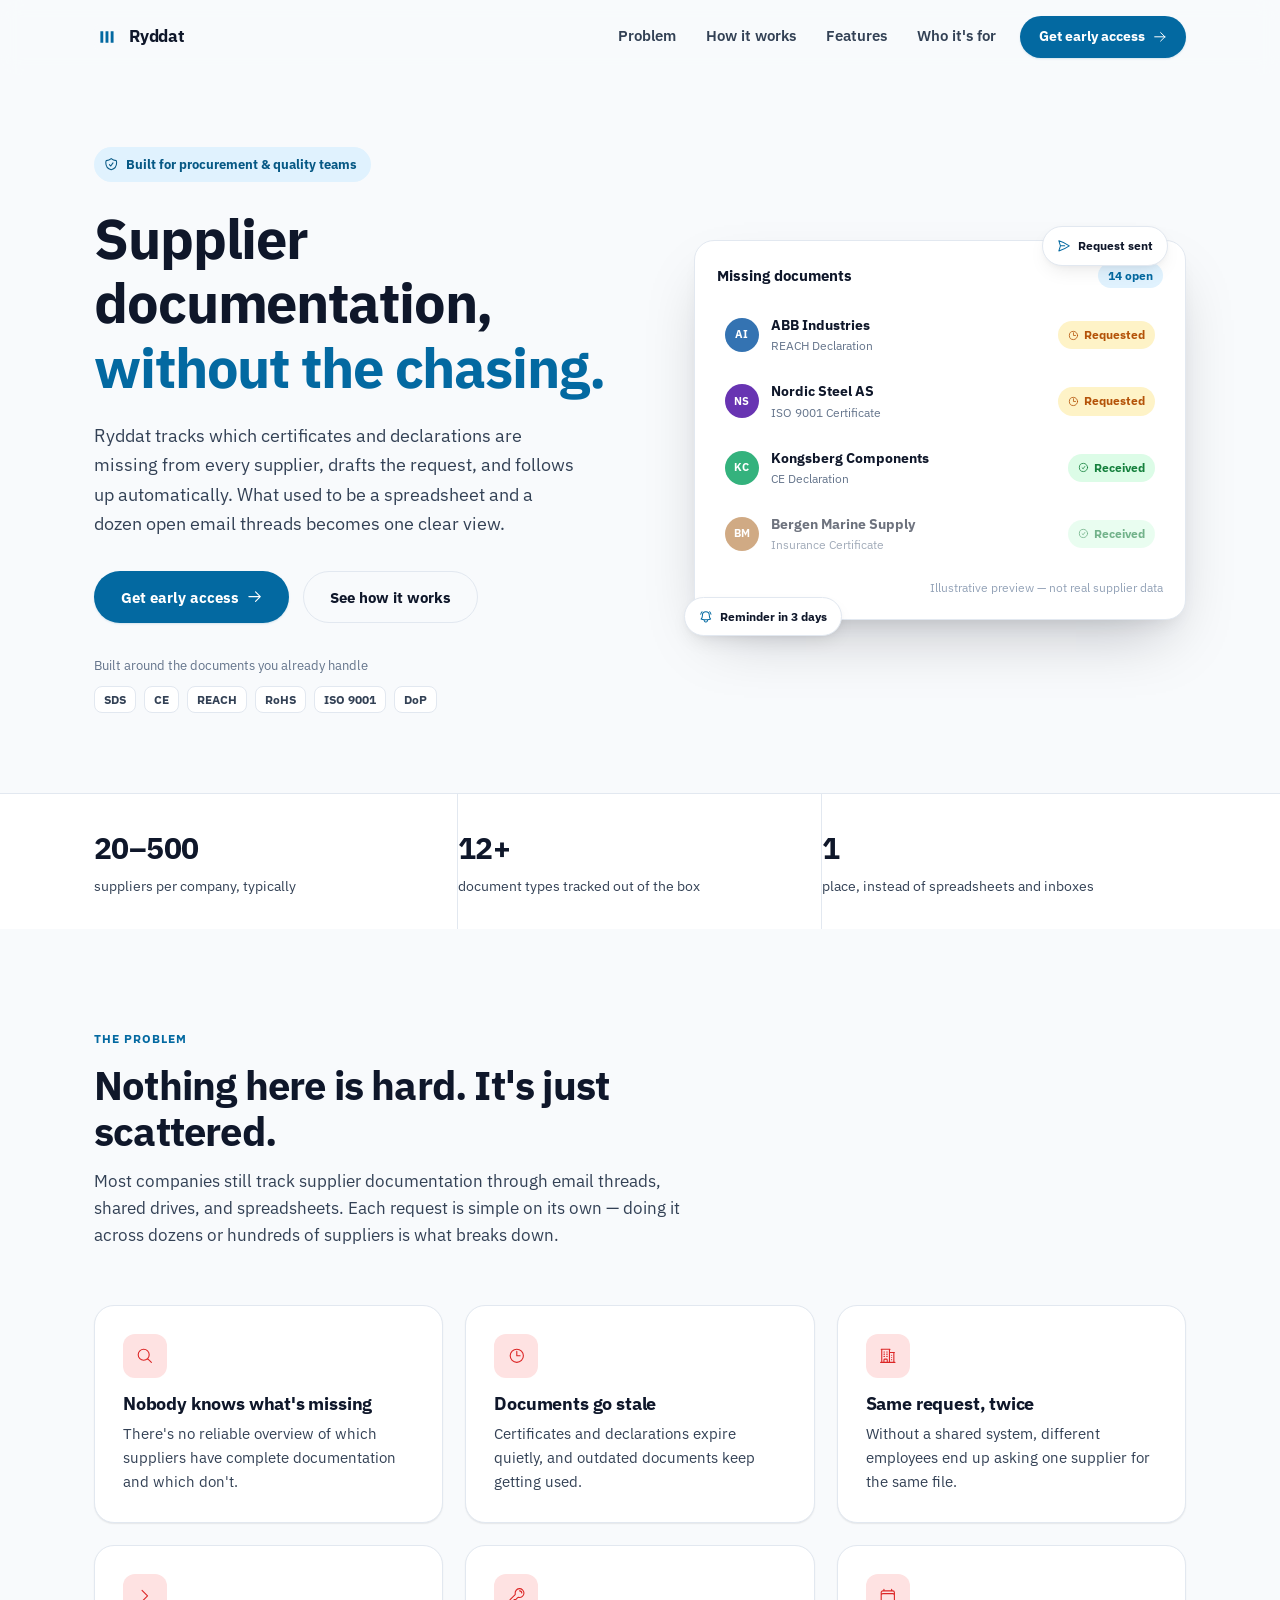
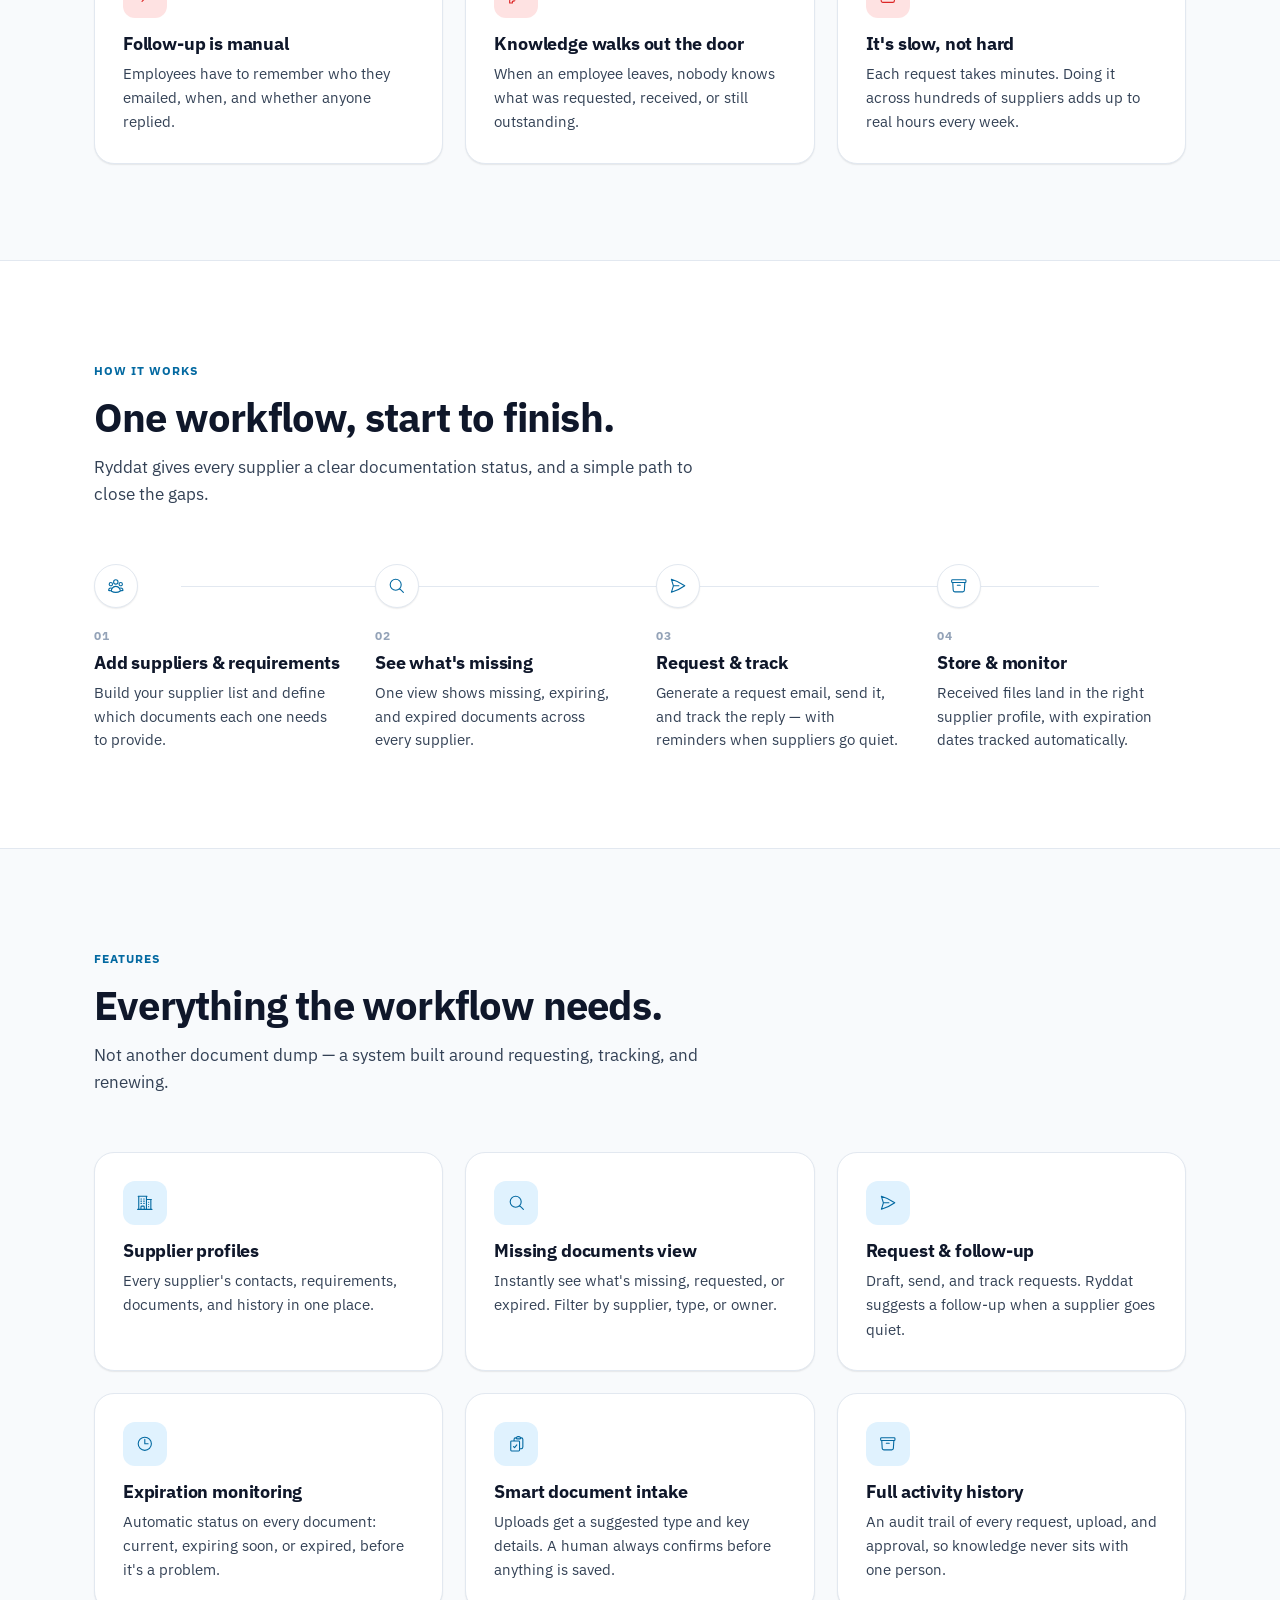
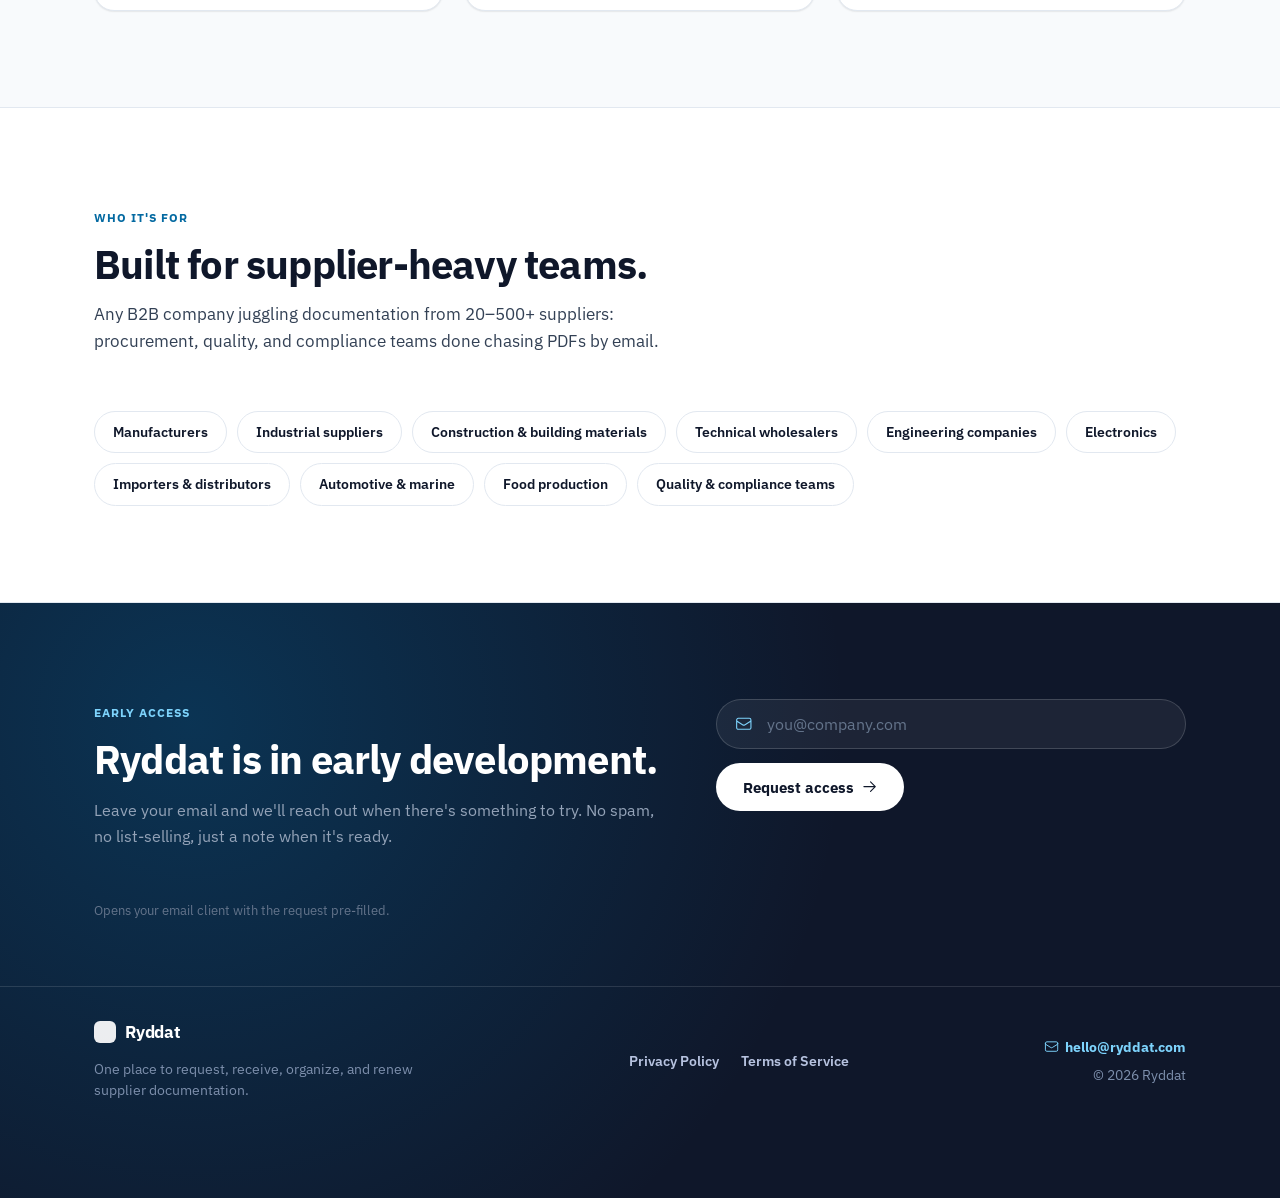
==== commit a4c71120: "Merge footer into the CTA section, add Privacy Policy and Terms of Service pages" ====
--- a/index.html
+++ b/index.html
@@ -353,26 +353,30 @@
       </form>
       <p class="form-note reveal reveal-delay-1">Opens your email client with the request pre-filled.</p>
     </div>
+
+    <footer class="site-footer">
+      <div class="container footer-inner">
+        <div class="footer-brand">
+          <img src="assets/img/icon.svg" alt="" class="brand-mark" width="22" height="22" />
+          <span class="brand-name">Ryddat</span>
+          <p>One place to request, receive, organize, and renew supplier documentation.</p>
+        </div>
+        <nav class="footer-links" aria-label="Legal">
+          <a href="privacy.html">Privacy Policy</a>
+          <a href="terms.html">Terms of Service</a>
+        </nav>
+        <div class="footer-meta">
+          <a href="mailto:hello@ryddat.com" class="footer-email">
+            <svg class="icon" viewBox="0 0 24 24" fill="none" stroke="currentColor" stroke-width="1.5" aria-hidden="true"><path stroke-linecap="round" stroke-linejoin="round" d="M21.75 6.75v10.5a2.25 2.25 0 0 1-2.25 2.25h-15a2.25 2.25 0 0 1-2.25-2.25V6.75m19.5 0A2.25 2.25 0 0 0 19.5 4.5h-15a2.25 2.25 0 0 0-2.25 2.25m19.5 0v.243a2.25 2.25 0 0 1-1.07 1.916l-7.5 4.615a2.25 2.25 0 0 1-2.36 0L3.32 8.91a2.25 2.25 0 0 1-1.07-1.916V6.75"/></svg>
+            hello@ryddat.com
+          </a>
+          <p>&copy; <span id="year"></span> Ryddat</p>
+        </div>
+      </div>
+    </footer>
   </section>
 
 </main>
-
-<footer class="site-footer">
-  <div class="container footer-inner">
-    <div class="footer-brand">
-      <img src="assets/img/icon.svg" alt="" class="brand-mark" width="22" height="22" />
-      <span class="brand-name">Ryddat</span>
-      <p>One place to request, receive, organize, and renew supplier documentation.</p>
-    </div>
-    <div class="footer-meta">
-      <a href="mailto:hello@ryddat.com" class="footer-email">
-        <svg class="icon" viewBox="0 0 24 24" fill="none" stroke="currentColor" stroke-width="1.5" aria-hidden="true"><path stroke-linecap="round" stroke-linejoin="round" d="M21.75 6.75v10.5a2.25 2.25 0 0 1-2.25 2.25h-15a2.25 2.25 0 0 1-2.25-2.25V6.75m19.5 0A2.25 2.25 0 0 0 19.5 4.5h-15a2.25 2.25 0 0 0-2.25 2.25m19.5 0v.243a2.25 2.25 0 0 1-1.07 1.916l-7.5 4.615a2.25 2.25 0 0 1-2.36 0L3.32 8.91a2.25 2.25 0 0 1-1.07-1.916V6.75"/></svg>
-        hello@ryddat.com
-      </a>
-      <p>&copy; <span id="year"></span> Ryddat</p>
-    </div>
-  </div>
-</footer>
 
 <script src="script.js"></script>
 </body>
--- a/styles.css
+++ b/styles.css
@@ -553,15 +553,56 @@
 .early-access-form .btn { align-self: flex-start; }
 .form-note { font-size: 0.8rem; color: #64748b; margin-top: 4px; }
 
-/* Footer */
-.site-footer { padding: 48px 0; background: var(--color-white); border-top: 1px solid var(--color-border); }
-.footer-inner { display: flex; justify-content: space-between; align-items: flex-end; gap: 24px; flex-wrap: wrap; }
-.footer-brand { display: flex; flex-wrap: wrap; align-items: center; gap: 9px; max-width: 380px; }
-.footer-brand .brand-name { font-weight: 700; color: var(--color-primary); }
-.footer-brand p { flex-basis: 100%; color: #94a3b8; font-size: 0.86rem; margin-top: 4px; }
+/* Footer (lives inside the navy CTA section, not a separate white block) */
+.site-footer { margin-top: 64px; padding-top: 32px; border-top: 1px solid rgba(255, 255, 255, 0.12); }
+/* Standalone legal pages have no surrounding navy section, so the footer supplies its own */
+.legal-footer { margin-top: 0; background: var(--color-primary); padding: 40px 0; }
+.footer-inner { display: flex; justify-content: space-between; align-items: center; gap: 24px; flex-wrap: wrap; }
+.footer-brand { display: flex; flex-wrap: wrap; align-items: center; gap: 9px; max-width: 340px; }
+.footer-brand .brand-mark { filter: brightness(0) invert(1); opacity: 0.92; }
+.footer-brand .brand-name { font-weight: 700; color: var(--color-white); }
+.footer-brand p { flex-basis: 100%; color: #7d8fac; font-size: 0.85rem; margin-top: 4px; }
+.footer-links { display: flex; gap: 22px; }
+.footer-links a { color: #b7c3e0; font-size: 0.86rem; font-weight: 600; }
+.footer-links a:hover { color: var(--color-white); }
 .footer-meta { text-align: right; font-size: 0.86rem; display: flex; flex-direction: column; align-items: flex-end; gap: 6px; }
-.footer-email { display: inline-flex; align-items: center; gap: 6px; color: var(--color-accent); font-weight: 700; }
-.footer-meta p { color: #94a3b8; margin: 0; }
+.footer-email { display: inline-flex; align-items: center; gap: 6px; color: #7dd3fc; font-weight: 700; }
+.footer-email:hover { color: var(--color-white); }
+.footer-meta p { color: #7d8fac; margin: 0; }
+
+/* Legal pages */
+.legal-main { padding: 56px 0 100px; }
+.legal-back {
+  display: inline-flex;
+  align-items: center;
+  gap: 6px;
+  font-size: 0.88rem;
+  font-weight: 700;
+  color: var(--color-accent);
+  margin-bottom: 28px;
+}
+.legal-back .icon { width: 1em; height: 1em; }
+.legal-header h1 { font-size: clamp(1.9rem, 4vw, 2.6rem); margin-bottom: 10px; }
+.legal-updated { color: #64748b; font-size: 0.9rem; margin-bottom: 40px; }
+.legal-content { max-width: 720px; }
+.legal-content h2 { font-size: 1.3rem; margin-top: 44px; margin-bottom: 12px; }
+.legal-content h2:first-child { margin-top: 0; }
+.legal-content h3 { font-size: 1.02rem; margin-top: 24px; }
+.legal-content p, .legal-content li { color: var(--color-secondary); font-size: 0.98rem; }
+.legal-content ul { padding-left: 22px; margin: 0 0 12px; }
+.legal-content li { margin-bottom: 6px; }
+.legal-content a { font-weight: 600; }
+.legal-note {
+  background: var(--color-accent-tint);
+  border: 1px solid #bae6fd;
+  border-radius: var(--radius-md);
+  padding: 16px 18px;
+  font-size: 0.9rem;
+  color: var(--color-accent-dark);
+  margin-bottom: 40px;
+}
+.legal-note p { color: var(--color-accent-dark); }
+.legal-note p:last-child { margin-bottom: 0; }
 
 /* Responsive */
 @media (max-width: 980px) {
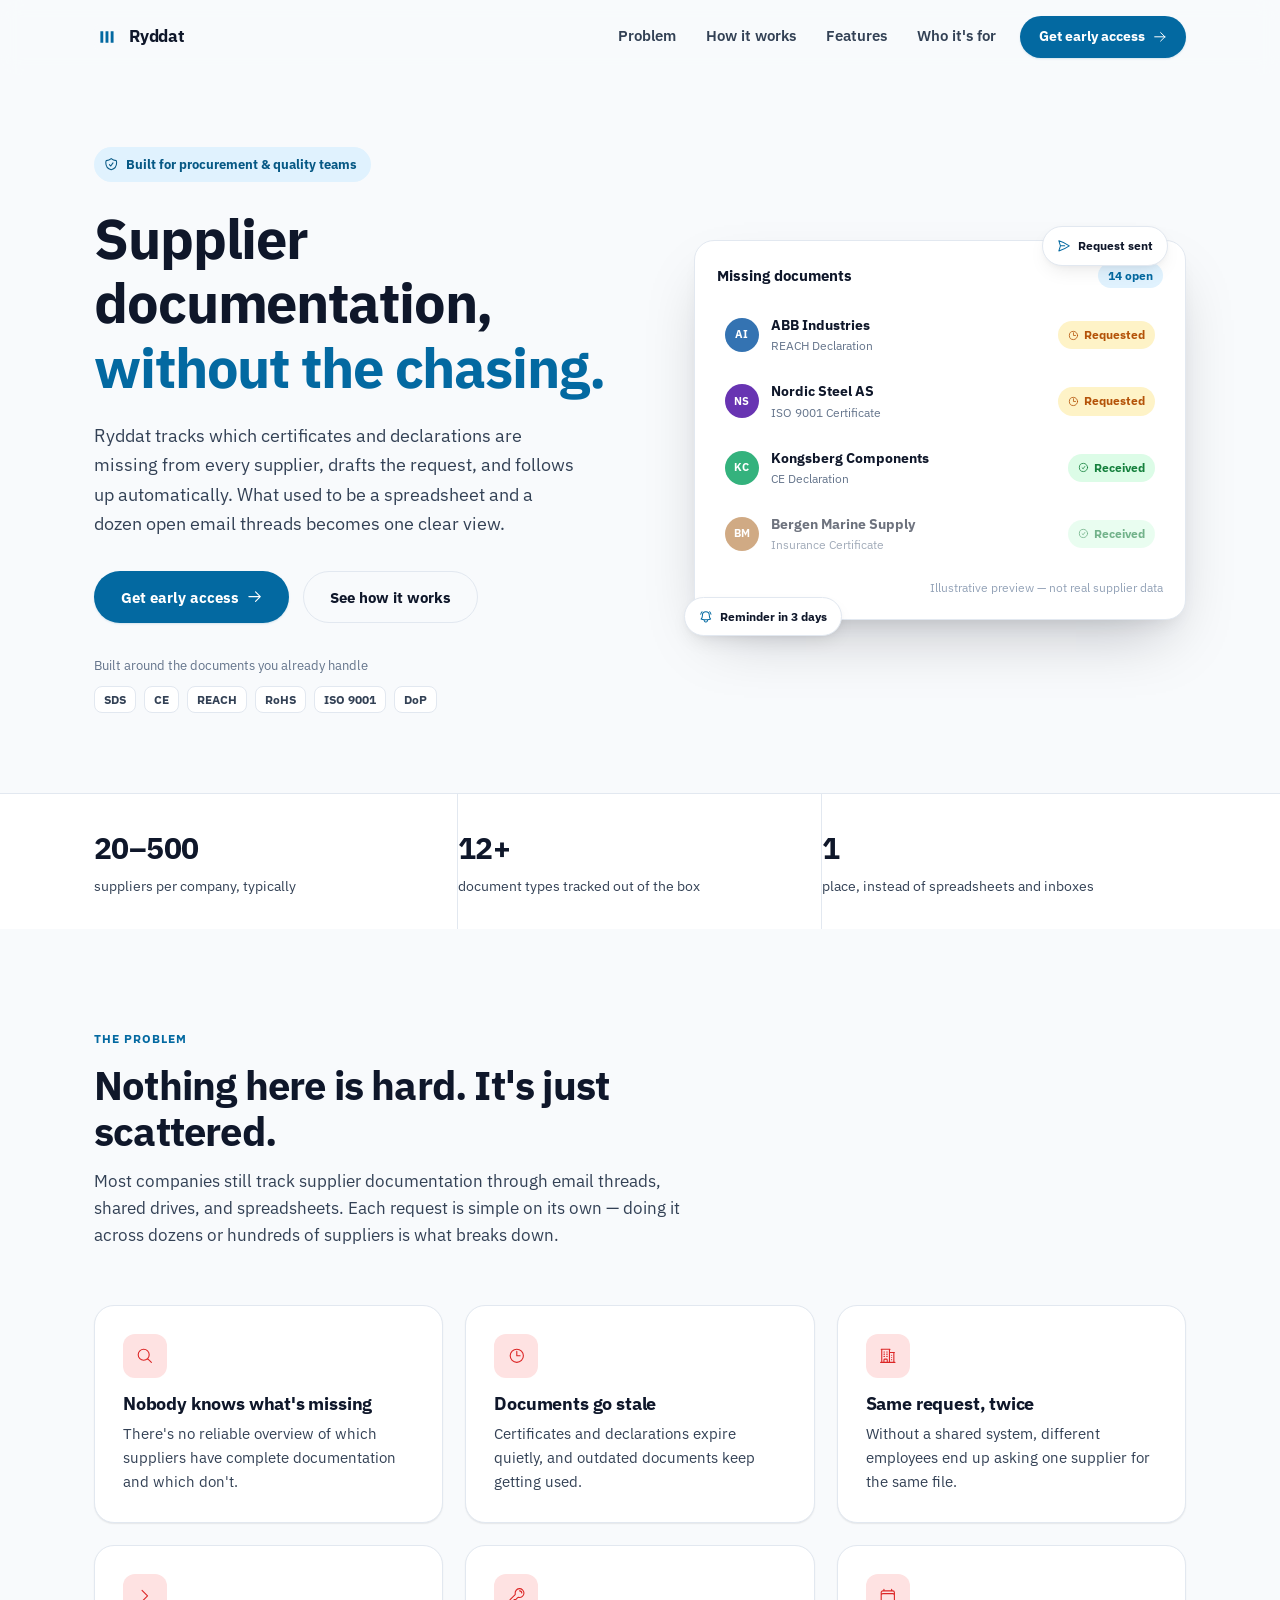
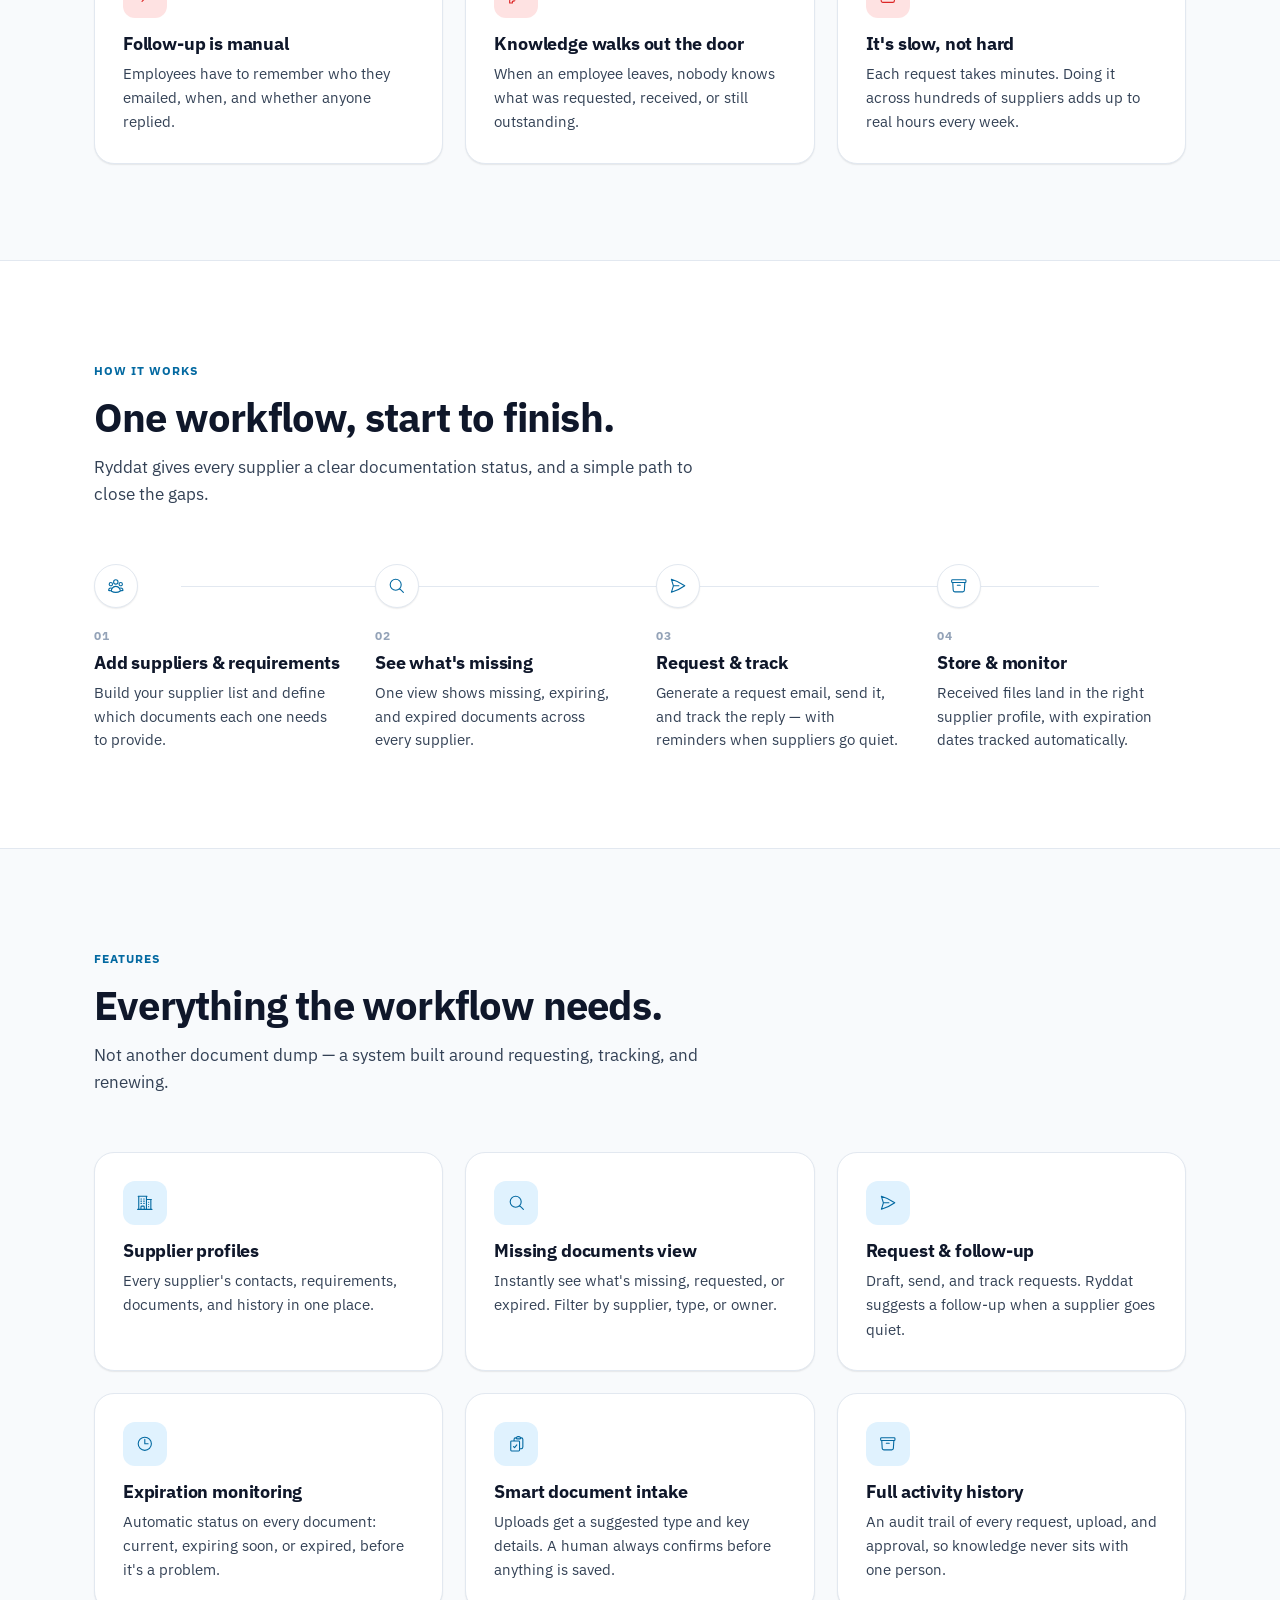
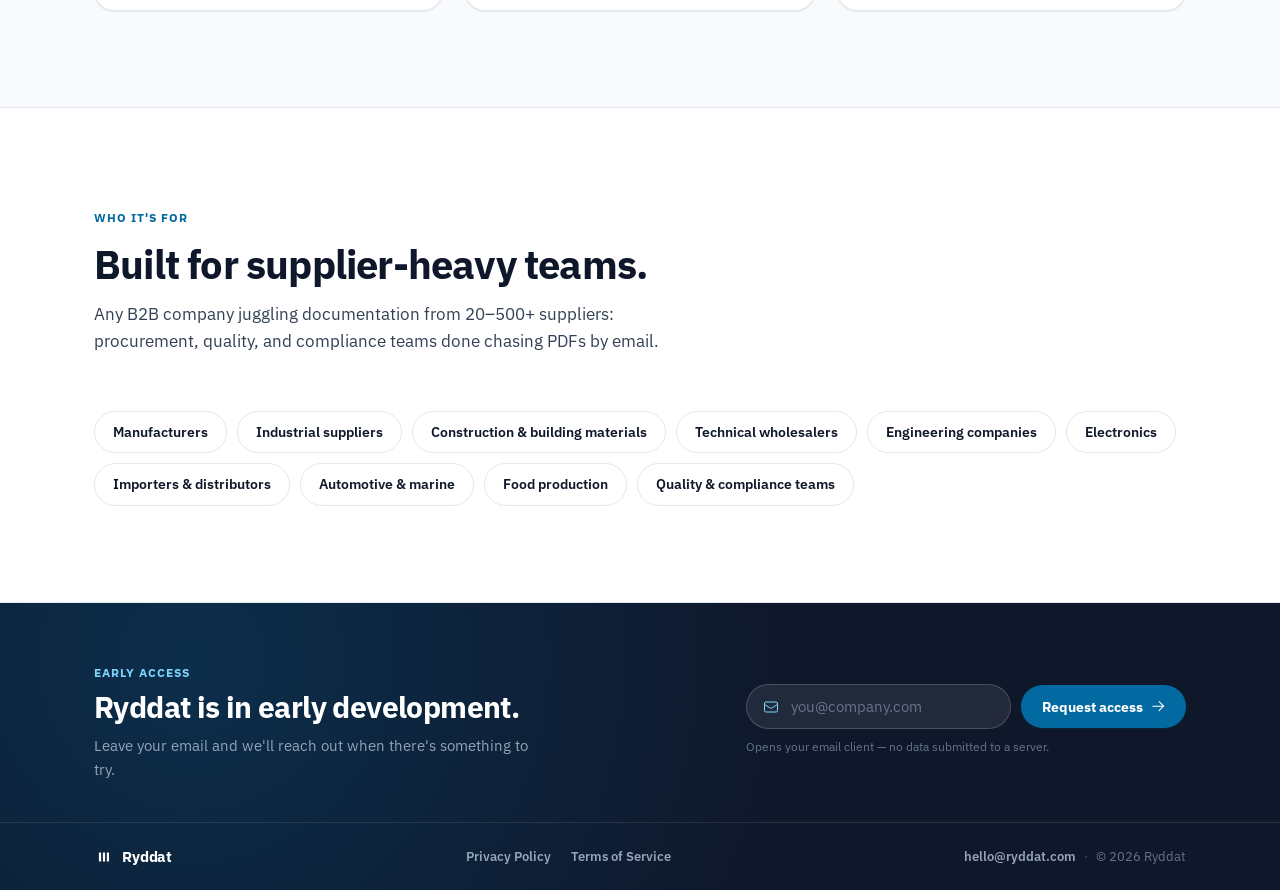
==== commit 00f7be37: "Redesign CTA+footer as one compact banner; fix invisible logo mark on dark background" ====
--- a/index.html
+++ b/index.html
@@ -334,43 +334,42 @@
   </section>
 
   <section class="cta-section" id="early-access">
-    <div class="container cta-inner">
-      <div class="cta-copy reveal">
+    <div class="container cta-compact reveal">
+      <div class="cta-text">
         <p class="section-label section-label-inverse">Early access</p>
         <h2>Ryddat is in early development.</h2>
-        <p class="cta-sub">Leave your email and we'll reach out when there's something to try. No spam, no list-selling, just a note when it's ready.</p>
-      </div>
-      <form class="early-access-form reveal reveal-delay-1" id="earlyAccessForm" action="mailto:hello@ryddat.com" method="post" enctype="text/plain">
-        <label class="visually-hidden" for="emailInput">Email address</label>
-        <div class="input-group">
-          <svg class="icon input-icon" viewBox="0 0 24 24" fill="none" stroke="currentColor" stroke-width="1.5" aria-hidden="true"><path stroke-linecap="round" stroke-linejoin="round" d="M21.75 6.75v10.5a2.25 2.25 0 0 1-2.25 2.25h-15a2.25 2.25 0 0 1-2.25-2.25V6.75m19.5 0A2.25 2.25 0 0 0 19.5 4.5h-15a2.25 2.25 0 0 0-2.25 2.25m19.5 0v.243a2.25 2.25 0 0 1-1.07 1.916l-7.5 4.615a2.25 2.25 0 0 1-2.36 0L3.32 8.91a2.25 2.25 0 0 1-1.07-1.916V6.75"/></svg>
-          <input id="emailInput" type="email" name="email" placeholder="you@company.com" required />
-        </div>
-        <button type="submit" class="btn btn-invert btn-lg" id="submitBtn">
-          <span class="btn-label">Request access</span>
-          <svg class="icon" viewBox="0 0 24 24" fill="none" stroke="currentColor" stroke-width="1.75" aria-hidden="true"><path stroke-linecap="round" stroke-linejoin="round" d="M13.5 4.5 21 12m0 0-7.5 7.5M21 12H3"/></svg>
-        </button>
-      </form>
-      <p class="form-note reveal reveal-delay-1">Opens your email client with the request pre-filled.</p>
+        <p class="cta-sub">Leave your email and we'll reach out when there's something to try.</p>
+      </div>
+      <div class="cta-form-wrap">
+        <form class="early-access-form" id="earlyAccessForm" action="mailto:hello@ryddat.com" method="post" enctype="text/plain">
+          <label class="visually-hidden" for="emailInput">Email address</label>
+          <div class="input-group">
+            <svg class="icon input-icon" viewBox="0 0 24 24" fill="none" stroke="currentColor" stroke-width="1.5" aria-hidden="true"><path stroke-linecap="round" stroke-linejoin="round" d="M21.75 6.75v10.5a2.25 2.25 0 0 1-2.25 2.25h-15a2.25 2.25 0 0 1-2.25-2.25V6.75m19.5 0A2.25 2.25 0 0 0 19.5 4.5h-15a2.25 2.25 0 0 0-2.25 2.25m19.5 0v.243a2.25 2.25 0 0 1-1.07 1.916l-7.5 4.615a2.25 2.25 0 0 1-2.36 0L3.32 8.91a2.25 2.25 0 0 1-1.07-1.916V6.75"/></svg>
+            <input id="emailInput" type="email" name="email" placeholder="you@company.com" required />
+          </div>
+          <button type="submit" class="btn btn-primary" id="submitBtn">
+            <span class="btn-label">Request access</span>
+            <svg class="icon" viewBox="0 0 24 24" fill="none" stroke="currentColor" stroke-width="1.75" aria-hidden="true"><path stroke-linecap="round" stroke-linejoin="round" d="M13.5 4.5 21 12m0 0-7.5 7.5M21 12H3"/></svg>
+          </button>
+        </form>
+        <p class="form-note">Opens your email client — no data submitted to a server.</p>
+      </div>
     </div>
 
     <footer class="site-footer">
       <div class="container footer-inner">
-        <div class="footer-brand">
-          <img src="assets/img/icon.svg" alt="" class="brand-mark" width="22" height="22" />
+        <a href="#top" class="footer-brand">
+          <img src="assets/img/icon-inverse.svg" alt="" class="brand-mark" width="20" height="20" />
           <span class="brand-name">Ryddat</span>
-          <p>One place to request, receive, organize, and renew supplier documentation.</p>
-        </div>
+        </a>
         <nav class="footer-links" aria-label="Legal">
           <a href="privacy.html">Privacy Policy</a>
           <a href="terms.html">Terms of Service</a>
         </nav>
         <div class="footer-meta">
-          <a href="mailto:hello@ryddat.com" class="footer-email">
-            <svg class="icon" viewBox="0 0 24 24" fill="none" stroke="currentColor" stroke-width="1.5" aria-hidden="true"><path stroke-linecap="round" stroke-linejoin="round" d="M21.75 6.75v10.5a2.25 2.25 0 0 1-2.25 2.25h-15a2.25 2.25 0 0 1-2.25-2.25V6.75m19.5 0A2.25 2.25 0 0 0 19.5 4.5h-15a2.25 2.25 0 0 0-2.25 2.25m19.5 0v.243a2.25 2.25 0 0 1-1.07 1.916l-7.5 4.615a2.25 2.25 0 0 1-2.36 0L3.32 8.91a2.25 2.25 0 0 1-1.07-1.916V6.75"/></svg>
-            hello@ryddat.com
-          </a>
-          <p>&copy; <span id="year"></span> Ryddat</p>
+          <a href="mailto:hello@ryddat.com" class="footer-email">hello@ryddat.com</a>
+          <span class="footer-divider" aria-hidden="true">&middot;</span>
+          <span>&copy; <span id="year"></span> Ryddat</span>
         </div>
       </div>
     </footer>
--- a/styles.css
+++ b/styles.css
@@ -510,65 +510,66 @@
 }
 .tag:hover { border-color: var(--color-accent); background: var(--color-accent-tint); }
 
-/* CTA */
+/* CTA — compact banner, not a full hero-sized block */
 .cta-section {
   background: var(--color-primary);
-  background-image: radial-gradient(circle at 15% 20%, rgba(3, 105, 161, 0.35), transparent 55%);
-  padding: 96px 0;
+  background-image: radial-gradient(circle at 15% 20%, rgba(3, 105, 161, 0.28), transparent 55%);
+  padding-top: 56px;
   color: var(--color-white);
 }
-.cta-inner {
-  display: grid;
-  grid-template-columns: 1.1fr 0.9fr;
-  align-items: start;
-  gap: 48px;
-}
-.cta-copy h2 { color: var(--color-white); }
-.cta-sub { color: #94a3b8; margin-top: 16px; }
-.early-access-form { display: flex; flex-direction: column; gap: 14px; }
+.cta-compact {
+  display: flex;
+  flex-wrap: wrap;
+  align-items: center;
+  justify-content: space-between;
+  gap: 28px 56px;
+  padding-bottom: 40px;
+}
+.cta-text { max-width: 440px; }
+.cta-text h2 { color: var(--color-white); font-size: clamp(1.4rem, 2.6vw, 1.9rem); margin-bottom: 8px; }
+.cta-text .section-label { margin-bottom: 8px; }
+.cta-sub { color: #94a3b8; font-size: 0.95rem; }
+.cta-form-wrap { flex: 0 0 auto; }
+.early-access-form { display: flex; align-items: center; gap: 10px; flex-wrap: wrap; }
 .input-group {
   display: flex;
   align-items: center;
-  gap: 10px;
-  background: rgba(255, 255, 255, 0.06);
-  border: 1px solid rgba(255, 255, 255, 0.16);
+  gap: 8px;
+  background: rgba(255, 255, 255, 0.08);
+  border: 1px solid rgba(255, 255, 255, 0.18);
   border-radius: var(--radius-full);
-  padding: 4px 4px 4px 18px;
+  padding: 3px 3px 3px 16px;
   transition: border-color var(--duration-base) var(--ease-out);
 }
 .input-group:focus-within { border-color: var(--color-white); }
-.input-icon { color: #7dd3fc; }
+.input-icon { color: #7dd3fc; width: 1rem; height: 1rem; }
 .input-group input {
-  flex: 1;
-  min-width: 0;
-  padding: 10px 4px;
+  width: 220px;
+  padding: 9px 4px;
   border: none;
   background: transparent;
   color: var(--color-white);
   font-family: inherit;
-  font-size: 0.98rem;
+  font-size: 0.94rem;
 }
 .input-group input::placeholder { color: #64748b; }
 .input-group input:focus { outline: none; }
-.early-access-form .btn { align-self: flex-start; }
-.form-note { font-size: 0.8rem; color: #64748b; margin-top: 4px; }
+.form-note { font-size: 0.76rem; color: #64748b; margin: 8px 0 0; }
 
 /* Footer (lives inside the navy CTA section, not a separate white block) */
-.site-footer { margin-top: 64px; padding-top: 32px; border-top: 1px solid rgba(255, 255, 255, 0.12); }
+.site-footer { padding: 22px 0; border-top: 1px solid rgba(255, 255, 255, 0.1); }
 /* Standalone legal pages have no surrounding navy section, so the footer supplies its own */
-.legal-footer { margin-top: 0; background: var(--color-primary); padding: 40px 0; }
-.footer-inner { display: flex; justify-content: space-between; align-items: center; gap: 24px; flex-wrap: wrap; }
-.footer-brand { display: flex; flex-wrap: wrap; align-items: center; gap: 9px; max-width: 340px; }
-.footer-brand .brand-mark { filter: brightness(0) invert(1); opacity: 0.92; }
-.footer-brand .brand-name { font-weight: 700; color: var(--color-white); }
-.footer-brand p { flex-basis: 100%; color: #7d8fac; font-size: 0.85rem; margin-top: 4px; }
-.footer-links { display: flex; gap: 22px; }
-.footer-links a { color: #b7c3e0; font-size: 0.86rem; font-weight: 600; }
+.legal-footer { background: var(--color-primary); padding: 32px 0; }
+.footer-inner { display: flex; justify-content: space-between; align-items: center; gap: 20px; flex-wrap: wrap; }
+.footer-brand { display: inline-flex; align-items: center; gap: 8px; }
+.footer-brand .brand-name { font-weight: 700; color: var(--color-white); font-size: 0.92rem; }
+.footer-links { display: flex; gap: 20px; }
+.footer-links a { color: #94a3b8; font-size: 0.82rem; font-weight: 600; }
 .footer-links a:hover { color: var(--color-white); }
-.footer-meta { text-align: right; font-size: 0.86rem; display: flex; flex-direction: column; align-items: flex-end; gap: 6px; }
-.footer-email { display: inline-flex; align-items: center; gap: 6px; color: #7dd3fc; font-weight: 700; }
+.footer-meta { font-size: 0.82rem; color: #64748b; display: flex; align-items: center; gap: 8px; }
+.footer-divider { color: #475569; }
+.footer-email { color: #94a3b8; font-weight: 600; }
 .footer-email:hover { color: var(--color-white); }
-.footer-meta p { color: #7d8fac; margin: 0; }
 
 /* Legal pages */
 .legal-main { padding: 56px 0 100px; }
@@ -611,7 +612,6 @@
   .grid-3 { grid-template-columns: repeat(2, 1fr); }
   .steps { grid-template-columns: repeat(2, 1fr); }
   .steps::before { display: none; }
-  .cta-inner { grid-template-columns: 1fr; }
 }
 
 @media (max-width: 720px) {
@@ -635,8 +635,11 @@
   .stat:first-child { border-top: none; }
   .grid-3 { grid-template-columns: 1fr; }
   .steps { grid-template-columns: 1fr; }
-  .footer-inner { flex-direction: column; align-items: flex-start; }
-  .footer-meta { text-align: left; align-items: flex-start; }
+  .footer-inner { flex-direction: column; align-items: flex-start; gap: 14px; }
+  .cta-compact { flex-direction: column; align-items: flex-start; }
+  .early-access-form { width: 100%; }
+  .input-group { flex: 1; }
+  .input-group input { width: auto; flex: 1; }
   .hero { padding-top: 56px; }
   .hero-grid { padding-bottom: 56px; gap: 40px; }
   .section { padding: 64px 0; }
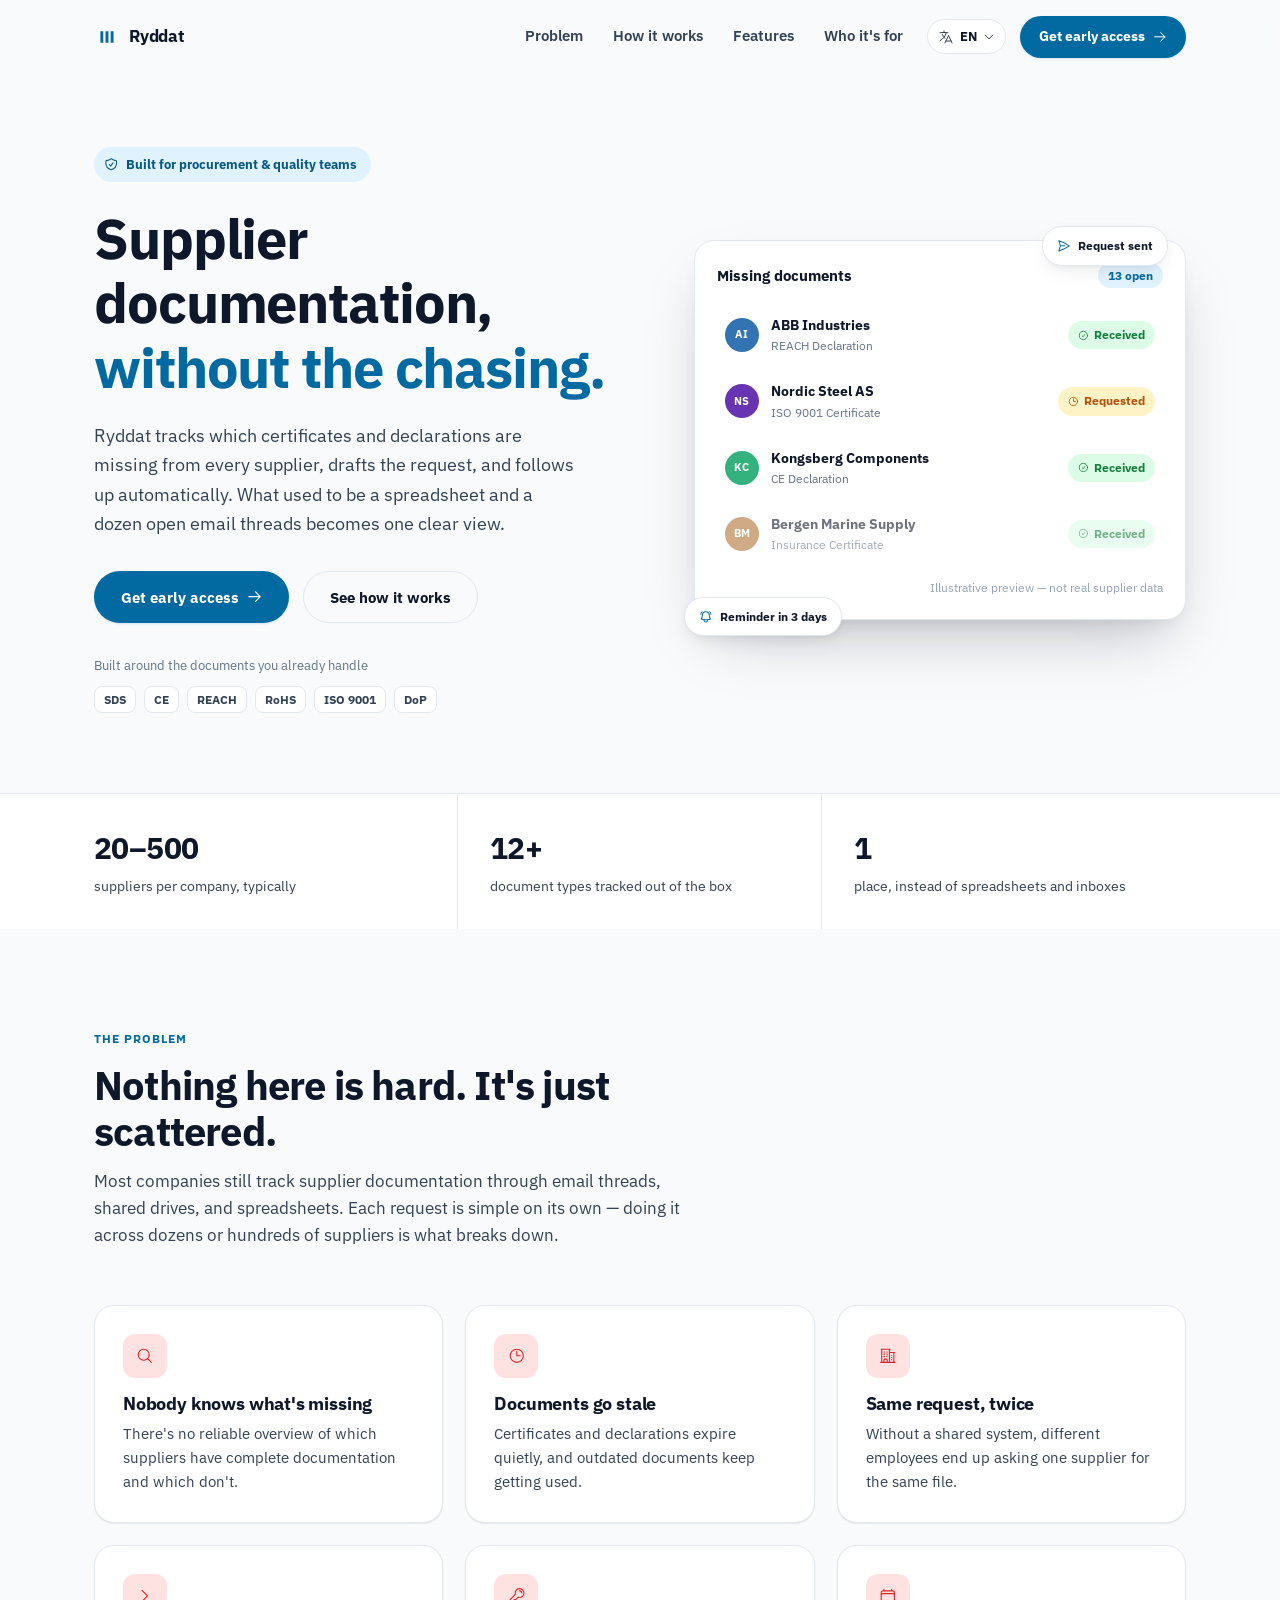
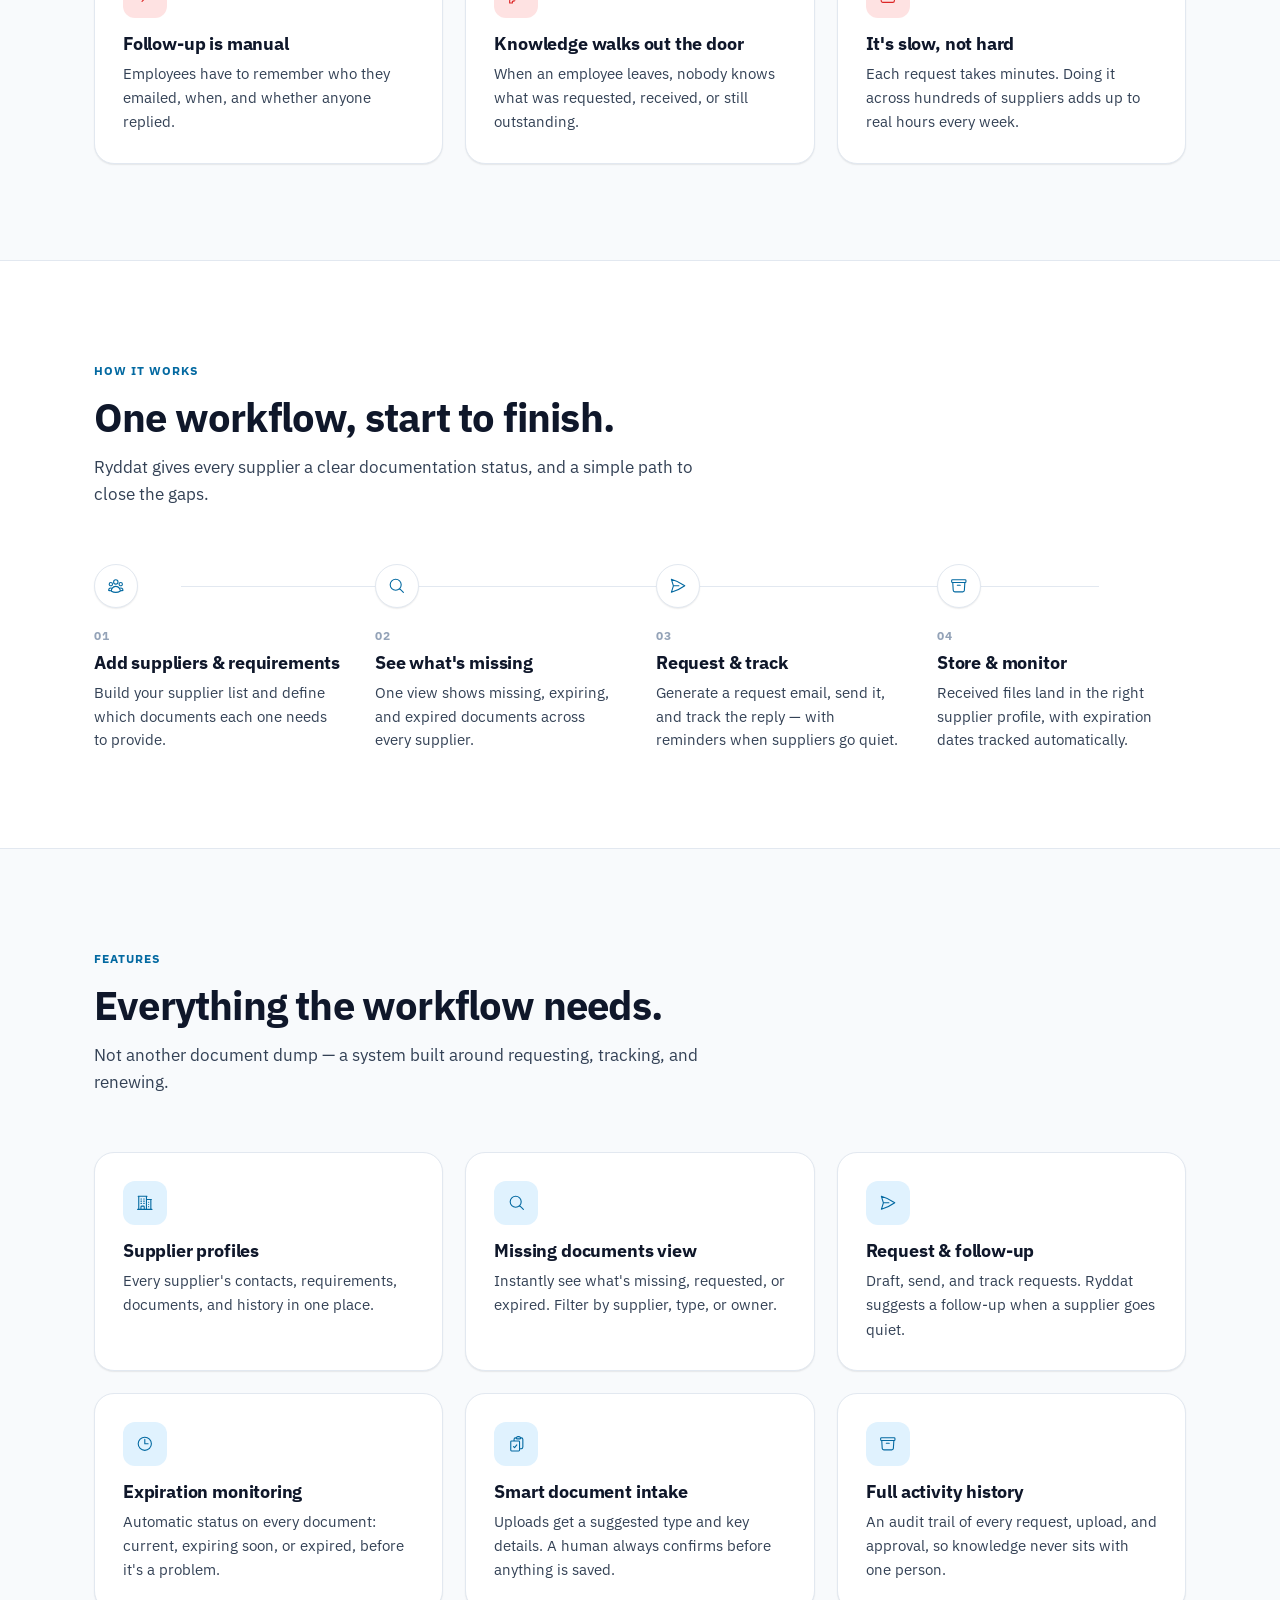
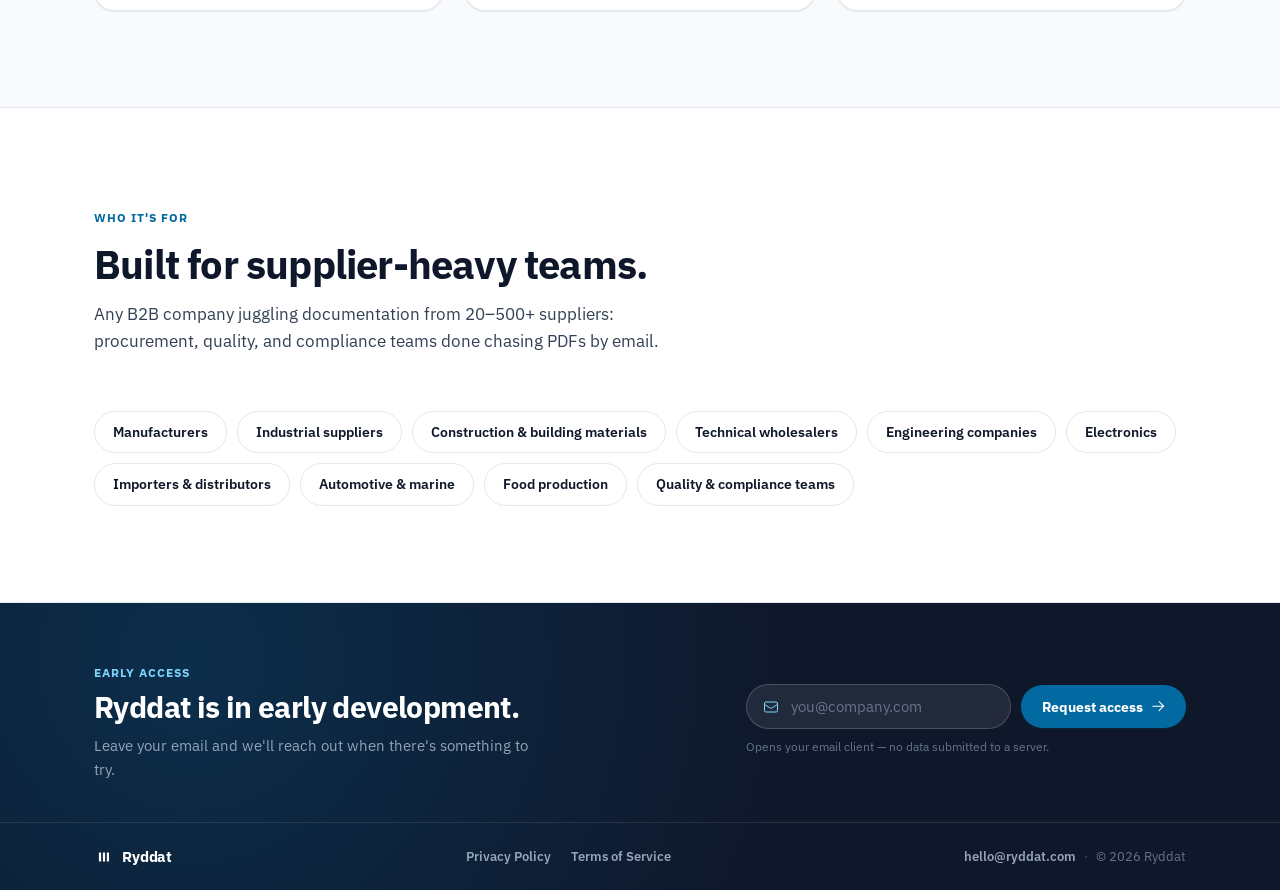
==== commit 40ec9f0b: "Add English/Norwegian language switcher: extensible JSON-dictionary i18n system across all pages" ====
--- a/index.html
+++ b/index.html
@@ -1,10 +1,10 @@
 <!doctype html>
-<html lang="en">
+<html lang="en" class="i18n-loading">
 <head>
 <meta charset="UTF-8" />
 <meta name="viewport" content="width=device-width, initial-scale=1.0" />
-<title>Ryddat — Supplier documentation, without the chasing</title>
-<meta name="description" content="Ryddat tracks which certificates and declarations are missing from every supplier, drafts the request, and follows up automatically — so procurement and quality teams stop doing it by hand." />
+<title data-i18n="meta.title">Ryddat — Supplier documentation, without the chasing</title>
+<meta name="description" data-i18n-attr="content:meta.description" content="Ryddat tracks which certificates and declarations are missing from every supplier, drafts the request, and follows up automatically — so procurement and quality teams stop doing it by hand." />
 <link rel="icon" type="image/png" sizes="32x32" href="assets/img/favicon-32.png" />
 <link rel="icon" type="image/png" sizes="16x16" href="assets/img/favicon-16.png" />
 <link rel="apple-touch-icon" href="assets/img/apple-touch-icon.png" />
@@ -21,14 +21,35 @@
       <span class="brand-name">Ryddat</span>
     </a>
     <nav class="nav" id="nav" aria-label="Primary">
-      <a href="#problem">Problem</a>
-      <a href="#solution">How it works</a>
-      <a href="#features">Features</a>
-      <a href="#who">Who it's for</a>
+      <a href="#problem" data-i18n="nav.problem">Problem</a>
+      <a href="#solution" data-i18n="nav.how">How it works</a>
+      <a href="#features" data-i18n="nav.features">Features</a>
+      <a href="#who" data-i18n="nav.who">Who it's for</a>
     </nav>
     <div class="header-actions">
+      <div class="lang-switcher">
+        <button type="button" class="lang-trigger" aria-haspopup="listbox" aria-expanded="false" aria-label="Change language">
+          <svg class="icon" viewBox="0 0 24 24" fill="none" stroke="currentColor" stroke-width="1.5" aria-hidden="true"><path stroke-linecap="round" stroke-linejoin="round" d="m10.5 21 5.25-11.25L21 21m-9-3h7.5M3 5.621a48.474 48.474 0 0 1 6-.371m0 0c1.12 0 2.233.038 3.334.114M9 5.25V3m3.334 2.364C11.176 10.658 7.69 15.08 3 17.502m9.334-12.138c.896.061 1.785.147 2.666.257m-4.589 8.495a18.023 18.023 0 0 1-3.827-5.802"/></svg>
+          <span class="lang-current">EN</span>
+          <svg class="icon icon-caret" viewBox="0 0 24 24" fill="none" stroke="currentColor" stroke-width="1.75" aria-hidden="true"><path stroke-linecap="round" stroke-linejoin="round" d="m19.5 8.25-7.5 7.5-7.5-7.5"/></svg>
+        </button>
+        <ul class="lang-menu" role="listbox" aria-label="Select language">
+          <li role="presentation">
+            <button type="button" data-locale-option="en" role="option" aria-selected="true">
+              <span>English</span>
+              <svg class="icon lang-check" viewBox="0 0 24 24" fill="none" stroke="currentColor" stroke-width="1.75" aria-hidden="true"><path stroke-linecap="round" stroke-linejoin="round" d="m4.5 12.75 6 6 9-13.5"/></svg>
+            </button>
+          </li>
+          <li role="presentation">
+            <button type="button" data-locale-option="no" role="option" aria-selected="false">
+              <span>Norsk</span>
+              <svg class="icon lang-check" viewBox="0 0 24 24" fill="none" stroke="currentColor" stroke-width="1.75" aria-hidden="true"><path stroke-linecap="round" stroke-linejoin="round" d="m4.5 12.75 6 6 9-13.5"/></svg>
+            </button>
+          </li>
+        </ul>
+      </div>
       <a href="#early-access" class="btn btn-primary btn-sm">
-        Get early access
+        <span data-i18n="common.getEarlyAccess">Get early access</span>
         <svg class="icon" viewBox="0 0 24 24" fill="none" stroke="currentColor" stroke-width="1.75" aria-hidden="true"><path stroke-linecap="round" stroke-linejoin="round" d="M13.5 4.5 21 12m0 0-7.5 7.5M21 12H3"/></svg>
       </a>
       <button class="nav-toggle" id="navToggle" aria-label="Toggle menu" aria-expanded="false" aria-controls="nav">
@@ -46,23 +67,23 @@
       <div class="hero-copy reveal">
         <p class="eyebrow">
           <svg class="icon" viewBox="0 0 24 24" fill="none" stroke="currentColor" stroke-width="1.75" aria-hidden="true"><path stroke-linecap="round" stroke-linejoin="round" d="M9 12.75 11.25 15 15 9.75m-3-7.036A11.959 11.959 0 0 1 3.598 6 11.99 11.99 0 0 0 3 9.749c0 5.592 3.824 10.29 9 11.623 5.176-1.332 9-6.03 9-11.622 0-1.31-.21-2.571-.598-3.751h-.152c-3.196 0-6.1-1.248-8.25-3.285Z"/></svg>
-          Built for procurement &amp; quality teams
+          <span data-i18n="hero.eyebrow">Built for procurement &amp; quality teams</span>
         </p>
-        <h1>Supplier documentation, <span class="text-accent">without the chasing.</span></h1>
-        <p class="hero-sub">
+        <h1><span data-i18n="hero.h1Before">Supplier documentation, </span><span class="text-accent" data-i18n="hero.h1Accent">without the chasing.</span></h1>
+        <p class="hero-sub" data-i18n="hero.sub">
           Ryddat tracks which certificates and declarations are missing from every
           supplier, drafts the request, and follows up automatically. What used to
           be a spreadsheet and a dozen open email threads becomes one clear view.
         </p>
         <div class="hero-actions">
           <a href="#early-access" class="btn btn-primary btn-lg">
-            Get early access
+            <span data-i18n="common.getEarlyAccess">Get early access</span>
             <svg class="icon" viewBox="0 0 24 24" fill="none" stroke="currentColor" stroke-width="1.75" aria-hidden="true"><path stroke-linecap="round" stroke-linejoin="round" d="M13.5 4.5 21 12m0 0-7.5 7.5M21 12H3"/></svg>
           </a>
-          <a href="#solution" class="btn btn-ghost btn-lg">See how it works</a>
+          <a href="#solution" class="btn btn-ghost btn-lg" data-i18n="hero.ctaSecondary">See how it works</a>
         </div>
         <p class="trust-strip">
-          Built around the documents you already handle
+          <span data-i18n="hero.trustLabel">Built around the documents you already handle</span>
           <span class="trust-tags">
             <span>SDS</span><span>CE</span><span>REACH</span><span>RoHS</span><span>ISO 9001</span><span>DoP</span>
           </span>
@@ -72,64 +93,64 @@
       <div class="hero-visual reveal reveal-delay-1" aria-hidden="true">
         <div class="product-card">
           <div class="product-card-head">
-            <span class="product-card-title">Missing documents</span>
-            <span class="product-card-count" id="statCount">14 open</span>
+            <span class="product-card-title" data-i18n="heroVisual.cardTitle">Missing documents</span>
+            <span class="product-card-count" id="statCount">14 <span data-i18n="heroVisual.openSuffix">open</span></span>
           </div>
           <ul class="doc-row-list">
             <li class="doc-row">
               <span class="doc-avatar" style="--avatar-hue:210">AI</span>
               <span class="doc-info">
-                <span class="doc-supplier">ABB Industries</span>
-                <span class="doc-type">REACH Declaration</span>
+                <span class="doc-supplier" data-i18n="heroVisual.supplier1">ABB Industries</span>
+                <span class="doc-type" data-i18n="heroVisual.type1">REACH Declaration</span>
               </span>
               <span class="status-badge status-missing" id="statusBadge">
                 <svg class="icon" viewBox="0 0 24 24" fill="none" stroke="currentColor" stroke-width="1.75" aria-hidden="true"><path stroke-linecap="round" stroke-linejoin="round" d="M12 9v3.75m-9.303 3.376c-.866 1.5.217 3.374 1.948 3.374h14.71c1.73 0 2.813-1.874 1.948-3.374L13.949 3.378c-.866-1.5-3.032-1.5-3.898 0L2.697 16.126ZM12 15.75h.007v.008H12v-.008Z"/></svg>
-                <span id="statusText">Missing</span>
+                <span id="statusText" data-i18n="heroVisual.statusMissing">Missing</span>
               </span>
             </li>
             <li class="doc-row">
               <span class="doc-avatar" style="--avatar-hue:265">NS</span>
               <span class="doc-info">
-                <span class="doc-supplier">Nordic Steel AS</span>
-                <span class="doc-type">ISO 9001 Certificate</span>
+                <span class="doc-supplier" data-i18n="heroVisual.supplier2">Nordic Steel AS</span>
+                <span class="doc-type" data-i18n="heroVisual.type2">ISO 9001 Certificate</span>
               </span>
               <span class="status-badge status-requested">
                 <svg class="icon" viewBox="0 0 24 24" fill="none" stroke="currentColor" stroke-width="1.75" aria-hidden="true"><path stroke-linecap="round" stroke-linejoin="round" d="M12 6v6h4.5m4.5 0a9 9 0 1 1-18 0 9 9 0 0 1 18 0Z"/></svg>
-                Requested
+                <span data-i18n="heroVisual.statusRequested">Requested</span>
               </span>
             </li>
             <li class="doc-row">
               <span class="doc-avatar" style="--avatar-hue:155">KC</span>
               <span class="doc-info">
-                <span class="doc-supplier">Kongsberg Components</span>
-                <span class="doc-type">CE Declaration</span>
+                <span class="doc-supplier" data-i18n="heroVisual.supplier3">Kongsberg Components</span>
+                <span class="doc-type" data-i18n="heroVisual.type3">CE Declaration</span>
               </span>
               <span class="status-badge status-received">
                 <svg class="icon" viewBox="0 0 24 24" fill="none" stroke="currentColor" stroke-width="1.75" aria-hidden="true"><path stroke-linecap="round" stroke-linejoin="round" d="M9 12.75 11.25 15 15 9.75M21 12a9 9 0 1 1-18 0 9 9 0 0 1 18 0Z"/></svg>
-                Received
+                <span data-i18n="heroVisual.statusReceived">Received</span>
               </span>
             </li>
             <li class="doc-row doc-row-muted">
               <span class="doc-avatar" style="--avatar-hue:30">BM</span>
               <span class="doc-info">
-                <span class="doc-supplier">Bergen Marine Supply</span>
-                <span class="doc-type">Insurance Certificate</span>
+                <span class="doc-supplier" data-i18n="heroVisual.supplier4">Bergen Marine Supply</span>
+                <span class="doc-type" data-i18n="heroVisual.type4">Insurance Certificate</span>
               </span>
               <span class="status-badge status-received">
                 <svg class="icon" viewBox="0 0 24 24" fill="none" stroke="currentColor" stroke-width="1.75" aria-hidden="true"><path stroke-linecap="round" stroke-linejoin="round" d="M9 12.75 11.25 15 15 9.75M21 12a9 9 0 1 1-18 0 9 9 0 0 1 18 0Z"/></svg>
-                Received
+                <span data-i18n="heroVisual.statusReceived">Received</span>
               </span>
             </li>
           </ul>
-          <p class="product-card-note">Illustrative preview — not real supplier data</p>
+          <p class="product-card-note" data-i18n="heroVisual.note">Illustrative preview — not real supplier data</p>
         </div>
         <div class="floating-chip floating-chip-1">
           <svg class="icon" viewBox="0 0 24 24" fill="none" stroke="currentColor" stroke-width="1.75" aria-hidden="true"><path stroke-linecap="round" stroke-linejoin="round" d="M6 12 3.269 3.125A59.769 59.769 0 0 1 21.485 12 59.768 59.768 0 0 1 3.27 20.875L5.999 12Zm0 0h7.5"/></svg>
-          Request sent
+          <span data-i18n="heroVisual.chipSent">Request sent</span>
         </div>
         <div class="floating-chip floating-chip-2">
           <svg class="icon" viewBox="0 0 24 24" fill="none" stroke="currentColor" stroke-width="1.75" aria-hidden="true"><path stroke-linecap="round" stroke-linejoin="round" d="M14.857 17.082a23.848 23.848 0 0 0 5.454-1.31A8.967 8.967 0 0 1 18 9.75V9A6 6 0 0 0 6 9v.75a8.967 8.967 0 0 1-2.312 6.022c1.733.64 3.56 1.085 5.455 1.31m5.714 0a24.255 24.255 0 0 1-5.714 0m5.714 0a3 3 0 1 1-5.714 0M3.124 7.5A8.969 8.969 0 0 1 5.292 3m13.416 0a8.969 8.969 0 0 1 2.168 4.5"/></svg>
-          Reminder in 3 days
+          <span data-i18n="heroVisual.chipReminder">Reminder in 3 days</span>
         </div>
       </div>
     </div>
@@ -138,15 +159,15 @@
       <div class="container stat-strip-inner">
         <div class="stat">
           <span class="stat-num" data-count-to="500" data-prefix="20&ndash;">20&ndash;500</span>
-          <span class="stat-label">suppliers per company, typically</span>
+          <span class="stat-label" data-i18n="stats.suppliers">suppliers per company, typically</span>
         </div>
         <div class="stat">
           <span class="stat-num" data-count-to="12" data-suffix="+">12+</span>
-          <span class="stat-label">document types tracked out of the box</span>
+          <span class="stat-label" data-i18n="stats.docTypes">document types tracked out of the box</span>
         </div>
         <div class="stat">
           <span class="stat-num">1</span>
-          <span class="stat-label">place, instead of spreadsheets and inboxes</span>
+          <span class="stat-label" data-i18n="stats.onePlace">place, instead of spreadsheets and inboxes</span>
         </div>
       </div>
     </div>
@@ -155,9 +176,9 @@
   <section class="section" id="problem">
     <div class="container">
       <div class="section-head reveal">
-        <p class="section-label">The problem</p>
-        <h2>Nothing here is hard. It's just scattered.</h2>
-        <p class="section-lead">
+        <p class="section-label" data-i18n="problem.label">The problem</p>
+        <h2 data-i18n="problem.h2">Nothing here is hard. It's just scattered.</h2>
+        <p class="section-lead" data-i18n="problem.lead">
           Most companies still track supplier documentation through email threads,
           shared drives, and spreadsheets. Each request is simple on its own —
           doing it across dozens or hundreds of suppliers is what breaks down.
@@ -168,43 +189,43 @@
           <span class="icon-badge icon-badge-danger">
             <svg class="icon" viewBox="0 0 24 24" fill="none" stroke="currentColor" stroke-width="1.5" aria-hidden="true"><path stroke-linecap="round" stroke-linejoin="round" d="m21 21-5.197-5.197m0 0A7.5 7.5 0 1 0 5.196 5.196a7.5 7.5 0 0 0 10.607 10.607Z"/></svg>
           </span>
-          <h3>Nobody knows what's missing</h3>
-          <p>There's no reliable overview of which suppliers have complete documentation and which don't.</p>
+          <h3 data-i18n="problem.item1Title">Nobody knows what's missing</h3>
+          <p data-i18n="problem.item1Desc">There's no reliable overview of which suppliers have complete documentation and which don't.</p>
         </div>
         <div class="problem-card reveal reveal-delay-1">
           <span class="icon-badge icon-badge-danger">
             <svg class="icon" viewBox="0 0 24 24" fill="none" stroke="currentColor" stroke-width="1.5" aria-hidden="true"><path stroke-linecap="round" stroke-linejoin="round" d="M12 6v6h4.5m4.5 0a9 9 0 1 1-18 0 9 9 0 0 1 18 0Z"/></svg>
           </span>
-          <h3>Documents go stale</h3>
-          <p>Certificates and declarations expire quietly, and outdated documents keep getting used.</p>
+          <h3 data-i18n="problem.item2Title">Documents go stale</h3>
+          <p data-i18n="problem.item2Desc">Certificates and declarations expire quietly, and outdated documents keep getting used.</p>
         </div>
         <div class="problem-card reveal reveal-delay-2">
           <span class="icon-badge icon-badge-danger">
             <svg class="icon" viewBox="0 0 24 24" fill="none" stroke="currentColor" stroke-width="1.5" aria-hidden="true"><path stroke-linecap="round" stroke-linejoin="round" d="M2.25 21h19.5m-18-18v18m10.5-18v18m6-13.5V21M6.75 6.75h.75m-.75 3h.75m-.75 3h.75m3-6h.75m-.75 3h.75m-.75 3h.75M6.75 21v-3.375c0-.621.504-1.125 1.125-1.125h2.25c.621 0 1.125.504 1.125 1.125V21M3 3h12m-.75 4.5H21m-3.75 3.75h.008v.008h-.008v-.008Zm0 3h.008v.008h-.008v-.008Zm0 3h.008v.008h-.008v-.008Z"/></svg>
           </span>
-          <h3>Same request, twice</h3>
-          <p>Without a shared system, different employees end up asking one supplier for the same file.</p>
+          <h3 data-i18n="problem.item3Title">Same request, twice</h3>
+          <p data-i18n="problem.item3Desc">Without a shared system, different employees end up asking one supplier for the same file.</p>
         </div>
         <div class="problem-card reveal">
           <span class="icon-badge icon-badge-danger">
             <svg class="icon" viewBox="0 0 24 24" fill="none" stroke="currentColor" stroke-width="1.5" aria-hidden="true"><path stroke-linecap="round" stroke-linejoin="round" d="M8.25 4.5l7.5 7.5-7.5 7.5"/></svg>
           </span>
-          <h3>Follow-up is manual</h3>
-          <p>Employees have to remember who they emailed, when, and whether anyone replied.</p>
+          <h3 data-i18n="problem.item4Title">Follow-up is manual</h3>
+          <p data-i18n="problem.item4Desc">Employees have to remember who they emailed, when, and whether anyone replied.</p>
         </div>
         <div class="problem-card reveal reveal-delay-1">
           <span class="icon-badge icon-badge-danger">
             <svg class="icon" viewBox="0 0 24 24" fill="none" stroke="currentColor" stroke-width="1.5" aria-hidden="true"><path stroke-linecap="round" stroke-linejoin="round" d="M15.75 5.25a3 3 0 0 1 3 3m3 0a6 6 0 0 1-7.029 5.912c-.563-.097-1.159.026-1.563.43L10.5 17.25H8.25v2.25H6v2.25H2.25v-2.818c0-.597.237-1.17.659-1.591l6.499-6.499c.404-.404.527-1 .43-1.563A6 6 0 1 1 21.75 8.25Z"/></svg>
           </span>
-          <h3>Knowledge walks out the door</h3>
-          <p>When an employee leaves, nobody knows what was requested, received, or still outstanding.</p>
+          <h3 data-i18n="problem.item5Title">Knowledge walks out the door</h3>
+          <p data-i18n="problem.item5Desc">When an employee leaves, nobody knows what was requested, received, or still outstanding.</p>
         </div>
         <div class="problem-card reveal reveal-delay-2">
           <span class="icon-badge icon-badge-danger">
             <svg class="icon" viewBox="0 0 24 24" fill="none" stroke="currentColor" stroke-width="1.5" aria-hidden="true"><path stroke-linecap="round" stroke-linejoin="round" d="M6.75 3v2.25M17.25 3v2.25M3 18.75V7.5a2.25 2.25 0 0 1 2.25-2.25h13.5A2.25 2.25 0 0 1 21 7.5v11.25m-18 0A2.25 2.25 0 0 0 5.25 21h13.5A2.25 2.25 0 0 0 21 18.75m-18 0v-7.5A2.25 2.25 0 0 1 5.25 9h13.5A2.25 2.25 0 0 1 21 11.25v7.5"/></svg>
           </span>
-          <h3>It's slow, not hard</h3>
-          <p>Each request takes minutes. Doing it across hundreds of suppliers adds up to real hours every week.</p>
+          <h3 data-i18n="problem.item6Title">It's slow, not hard</h3>
+          <p data-i18n="problem.item6Desc">Each request takes minutes. Doing it across hundreds of suppliers adds up to real hours every week.</p>
         </div>
       </div>
     </div>
@@ -213,42 +234,50 @@
   <section class="section section-alt" id="solution">
     <div class="container">
       <div class="section-head reveal">
-        <p class="section-label">How it works</p>
-        <h2>One workflow, start to finish.</h2>
-        <p class="section-lead">Ryddat gives every supplier a clear documentation status, and a simple path to close the gaps.</p>
+        <p class="section-label" data-i18n="solution.label">How it works</p>
+        <h2 data-i18n="solution.h2">One workflow, start to finish.</h2>
+        <p class="section-lead" data-i18n="solution.lead">Ryddat gives every supplier a clear documentation status, and a simple path to close the gaps.</p>
       </div>
       <ol class="steps">
         <li class="step reveal">
           <span class="step-icon">
             <svg class="icon" viewBox="0 0 24 24" fill="none" stroke="currentColor" stroke-width="1.5" aria-hidden="true"><path stroke-linecap="round" stroke-linejoin="round" d="M18 18.72a9.094 9.094 0 0 0 3.741-.479 3 3 0 0 0-4.682-2.72m.94 3.198.001.031c0 .225-.012.447-.037.666A11.944 11.944 0 0 1 12 21c-2.17 0-4.207-.576-5.963-1.584A6.062 6.062 0 0 1 6 18.719m12 0a5.971 5.971 0 0 0-.941-3.197m0 0A5.995 5.995 0 0 0 12 12.75a5.995 5.995 0 0 0-5.058 2.772m0 0a3 3 0 0 0-4.681 2.72 8.986 8.986 0 0 0 3.74.477m.94-3.197a5.971 5.971 0 0 0-.94 3.197M15 6.75a3 3 0 1 1-6 0 3 3 0 0 1 6 0Zm6 3a2.25 2.25 0 1 1-4.5 0 2.25 2.25 0 0 1 4.5 0Zm-13.5 0a2.25 2.25 0 1 1-4.5 0 2.25 2.25 0 0 1 4.5 0Z"/></svg>
           </span>
-          <span class="step-num">01</span>
-          <h3>Add suppliers &amp; requirements</h3>
-          <p>Build your supplier list and define which documents each one needs to provide.</p>
+          <div class="step-body">
+            <span class="step-num">01</span>
+            <h3 data-i18n="solution.step1Title">Add suppliers &amp; requirements</h3>
+            <p data-i18n="solution.step1Desc">Build your supplier list and define which documents each one needs to provide.</p>
+          </div>
         </li>
         <li class="step reveal reveal-delay-1">
           <span class="step-icon">
             <svg class="icon" viewBox="0 0 24 24" fill="none" stroke="currentColor" stroke-width="1.5" aria-hidden="true"><path stroke-linecap="round" stroke-linejoin="round" d="m21 21-5.197-5.197m0 0A7.5 7.5 0 1 0 5.196 5.196a7.5 7.5 0 0 0 10.607 10.607Z"/></svg>
           </span>
-          <span class="step-num">02</span>
-          <h3>See what's missing</h3>
-          <p>One view shows missing, expiring, and expired documents across every supplier.</p>
+          <div class="step-body">
+            <span class="step-num">02</span>
+            <h3 data-i18n="solution.step2Title">See what's missing</h3>
+            <p data-i18n="solution.step2Desc">One view shows missing, expiring, and expired documents across every supplier.</p>
+          </div>
         </li>
         <li class="step reveal reveal-delay-2">
           <span class="step-icon">
             <svg class="icon" viewBox="0 0 24 24" fill="none" stroke="currentColor" stroke-width="1.5" aria-hidden="true"><path stroke-linecap="round" stroke-linejoin="round" d="M6 12 3.269 3.125A59.769 59.769 0 0 1 21.485 12 59.768 59.768 0 0 1 3.27 20.875L5.999 12Zm0 0h7.5"/></svg>
           </span>
-          <span class="step-num">03</span>
-          <h3>Request &amp; track</h3>
-          <p>Generate a request email, send it, and track the reply — with reminders when suppliers go quiet.</p>
+          <div class="step-body">
+            <span class="step-num">03</span>
+            <h3 data-i18n="solution.step3Title">Request &amp; track</h3>
+            <p data-i18n="solution.step3Desc">Generate a request email, send it, and track the reply — with reminders when suppliers go quiet.</p>
+          </div>
         </li>
         <li class="step reveal reveal-delay-3">
           <span class="step-icon">
             <svg class="icon" viewBox="0 0 24 24" fill="none" stroke="currentColor" stroke-width="1.5" aria-hidden="true"><path stroke-linecap="round" stroke-linejoin="round" d="m20.25 7.5-.625 10.632a2.25 2.25 0 0 1-2.247 2.118H6.622a2.25 2.25 0 0 1-2.247-2.118L3.75 7.5M10 11.25h4M3.375 7.5h17.25c.621 0 1.125-.504 1.125-1.125v-1.5c0-.621-.504-1.125-1.125-1.125H3.375c-.621 0-1.125.504-1.125 1.125v1.5c0 .621.504 1.125 1.125 1.125Z"/></svg>
           </span>
-          <span class="step-num">04</span>
-          <h3>Store &amp; monitor</h3>
-          <p>Received files land in the right supplier profile, with expiration dates tracked automatically.</p>
+          <div class="step-body">
+            <span class="step-num">04</span>
+            <h3 data-i18n="solution.step4Title">Store &amp; monitor</h3>
+            <p data-i18n="solution.step4Desc">Received files land in the right supplier profile, with expiration dates tracked automatically.</p>
+          </div>
         </li>
       </ol>
     </div>
@@ -257,52 +286,52 @@
   <section class="section" id="features">
     <div class="container">
       <div class="section-head reveal">
-        <p class="section-label">Features</p>
-        <h2>Everything the workflow needs.</h2>
-        <p class="section-lead">Not another document dump — a system built around requesting, tracking, and renewing.</p>
+        <p class="section-label" data-i18n="features.label">Features</p>
+        <h2 data-i18n="features.h2">Everything the workflow needs.</h2>
+        <p class="section-lead" data-i18n="features.lead">Not another document dump — a system built around requesting, tracking, and renewing.</p>
       </div>
       <div class="grid grid-3">
         <div class="feature-card reveal">
           <span class="icon-badge">
             <svg class="icon" viewBox="0 0 24 24" fill="none" stroke="currentColor" stroke-width="1.5" aria-hidden="true"><path stroke-linecap="round" stroke-linejoin="round" d="M2.25 21h19.5m-18-18v18m10.5-18v18m6-13.5V21M6.75 6.75h.75m-.75 3h.75m-.75 3h.75m3-6h.75m-.75 3h.75m-.75 3h.75M6.75 21v-3.375c0-.621.504-1.125 1.125-1.125h2.25c.621 0 1.125.504 1.125 1.125V21M3 3h12m-.75 4.5H21m-3.75 3.75h.008v.008h-.008v-.008Zm0 3h.008v.008h-.008v-.008Zm0 3h.008v.008h-.008v-.008Z"/></svg>
           </span>
-          <h3>Supplier profiles</h3>
-          <p>Every supplier's contacts, requirements, documents, and history in one place.</p>
+          <h3 data-i18n="features.item1Title">Supplier profiles</h3>
+          <p data-i18n="features.item1Desc">Every supplier's contacts, requirements, documents, and history in one place.</p>
         </div>
         <div class="feature-card reveal reveal-delay-1">
           <span class="icon-badge">
             <svg class="icon" viewBox="0 0 24 24" fill="none" stroke="currentColor" stroke-width="1.5" aria-hidden="true"><path stroke-linecap="round" stroke-linejoin="round" d="m21 21-5.197-5.197m0 0A7.5 7.5 0 1 0 5.196 5.196a7.5 7.5 0 0 0 10.607 10.607Z"/></svg>
           </span>
-          <h3>Missing documents view</h3>
-          <p>Instantly see what's missing, requested, or expired. Filter by supplier, type, or owner.</p>
+          <h3 data-i18n="features.item2Title">Missing documents view</h3>
+          <p data-i18n="features.item2Desc">Instantly see what's missing, requested, or expired. Filter by supplier, type, or owner.</p>
         </div>
         <div class="feature-card reveal reveal-delay-2">
           <span class="icon-badge">
             <svg class="icon" viewBox="0 0 24 24" fill="none" stroke="currentColor" stroke-width="1.5" aria-hidden="true"><path stroke-linecap="round" stroke-linejoin="round" d="M6 12 3.269 3.125A59.769 59.769 0 0 1 21.485 12 59.768 59.768 0 0 1 3.27 20.875L5.999 12Zm0 0h7.5"/></svg>
           </span>
-          <h3>Request &amp; follow-up</h3>
-          <p>Draft, send, and track requests. Ryddat suggests a follow-up when a supplier goes quiet.</p>
+          <h3 data-i18n="features.item3Title">Request &amp; follow-up</h3>
+          <p data-i18n="features.item3Desc">Draft, send, and track requests. Ryddat suggests a follow-up when a supplier goes quiet.</p>
         </div>
         <div class="feature-card reveal">
           <span class="icon-badge">
             <svg class="icon" viewBox="0 0 24 24" fill="none" stroke="currentColor" stroke-width="1.5" aria-hidden="true"><path stroke-linecap="round" stroke-linejoin="round" d="M12 6v6h4.5m4.5 0a9 9 0 1 1-18 0 9 9 0 0 1 18 0Z"/></svg>
           </span>
-          <h3>Expiration monitoring</h3>
-          <p>Automatic status on every document: current, expiring soon, or expired, before it's a problem.</p>
+          <h3 data-i18n="features.item4Title">Expiration monitoring</h3>
+          <p data-i18n="features.item4Desc">Automatic status on every document: current, expiring soon, or expired, before it's a problem.</p>
         </div>
         <div class="feature-card reveal reveal-delay-1">
           <span class="icon-badge">
             <svg class="icon" viewBox="0 0 24 24" fill="none" stroke="currentColor" stroke-width="1.5" aria-hidden="true"><path stroke-linecap="round" stroke-linejoin="round" d="M11.35 3.836c-.065.21-.1.433-.1.664 0 .414.336.75.75.75h4.5a.75.75 0 0 0 .75-.75 2.25 2.25 0 0 0-.1-.664m-5.8 0A2.251 2.251 0 0 1 13.5 2.25H15c1.012 0 1.867.668 2.15 1.586m-5.8 0c-.376.023-.75.05-1.124.08C9.095 4.01 8.25 4.973 8.25 6.108V8.25m8.9-4.414c.376.023.75.05 1.124.08 1.131.094 1.976 1.057 1.976 2.192V16.5A2.25 2.25 0 0 1 18 18.75h-2.25m-7.5-10.5H4.875c-.621 0-1.125.504-1.125 1.125v11.25c0 .621.504 1.125 1.125 1.125h9.75c.621 0 1.125-.504 1.125-1.125V18.75m-7.5-10.5h6.375c.621 0 1.125.504 1.125 1.125v9.375m-8.25-3 1.5 1.5 3-3.75"/></svg>
           </span>
-          <h3>Smart document intake</h3>
-          <p>Uploads get a suggested type and key details. A human always confirms before anything is saved.</p>
+          <h3 data-i18n="features.item5Title">Smart document intake</h3>
+          <p data-i18n="features.item5Desc">Uploads get a suggested type and key details. A human always confirms before anything is saved.</p>
         </div>
         <div class="feature-card reveal reveal-delay-2">
           <span class="icon-badge">
             <svg class="icon" viewBox="0 0 24 24" fill="none" stroke="currentColor" stroke-width="1.5" aria-hidden="true"><path stroke-linecap="round" stroke-linejoin="round" d="m20.25 7.5-.625 10.632a2.25 2.25 0 0 1-2.247 2.118H6.622a2.25 2.25 0 0 1-2.247-2.118L3.75 7.5M10 11.25h4M3.375 7.5h17.25c.621 0 1.125-.504 1.125-1.125v-1.5c0-.621-.504-1.125-1.125-1.125H3.375c-.621 0-1.125.504-1.125 1.125v1.5c0 .621.504 1.125 1.125 1.125Z"/></svg>
           </span>
-          <h3>Full activity history</h3>
-          <p>An audit trail of every request, upload, and approval, so knowledge never sits with one person.</p>
+          <h3 data-i18n="features.item6Title">Full activity history</h3>
+          <p data-i18n="features.item6Desc">An audit trail of every request, upload, and approval, so knowledge never sits with one person.</p>
         </div>
       </div>
     </div>
@@ -311,24 +340,24 @@
   <section class="section section-alt" id="who">
     <div class="container">
       <div class="section-head reveal">
-        <p class="section-label">Who it's for</p>
-        <h2>Built for supplier-heavy teams.</h2>
-        <p class="section-lead">
+        <p class="section-label" data-i18n="who.label">Who it's for</p>
+        <h2 data-i18n="who.h2">Built for supplier-heavy teams.</h2>
+        <p class="section-lead" data-i18n="who.lead">
           Any B2B company juggling documentation from 20&ndash;500+ suppliers: procurement, quality, and
           compliance teams done chasing PDFs by email.
         </p>
       </div>
       <div class="tag-row reveal">
-        <span class="tag">Manufacturers</span>
-        <span class="tag">Industrial suppliers</span>
-        <span class="tag">Construction &amp; building materials</span>
-        <span class="tag">Technical wholesalers</span>
-        <span class="tag">Engineering companies</span>
-        <span class="tag">Electronics</span>
-        <span class="tag">Importers &amp; distributors</span>
-        <span class="tag">Automotive &amp; marine</span>
-        <span class="tag">Food production</span>
-        <span class="tag">Quality &amp; compliance teams</span>
+        <span class="tag" data-i18n="who.tag1">Manufacturers</span>
+        <span class="tag" data-i18n="who.tag2">Industrial suppliers</span>
+        <span class="tag" data-i18n="who.tag3">Construction &amp; building materials</span>
+        <span class="tag" data-i18n="who.tag4">Technical wholesalers</span>
+        <span class="tag" data-i18n="who.tag5">Engineering companies</span>
+        <span class="tag" data-i18n="who.tag6">Electronics</span>
+        <span class="tag" data-i18n="who.tag7">Importers &amp; distributors</span>
+        <span class="tag" data-i18n="who.tag8">Automotive &amp; marine</span>
+        <span class="tag" data-i18n="who.tag9">Food production</span>
+        <span class="tag" data-i18n="who.tag10">Quality &amp; compliance teams</span>
       </div>
     </div>
   </section>
@@ -336,23 +365,23 @@
   <section class="cta-section" id="early-access">
     <div class="container cta-compact reveal">
       <div class="cta-text">
-        <p class="section-label section-label-inverse">Early access</p>
-        <h2>Ryddat is in early development.</h2>
-        <p class="cta-sub">Leave your email and we'll reach out when there's something to try.</p>
+        <p class="section-label section-label-inverse" data-i18n="cta.label">Early access</p>
+        <h2 data-i18n="cta.h2">Ryddat is in early development.</h2>
+        <p class="cta-sub" data-i18n="cta.sub">Leave your email and we'll reach out when there's something to try.</p>
       </div>
       <div class="cta-form-wrap">
         <form class="early-access-form" id="earlyAccessForm" action="mailto:hello@ryddat.com" method="post" enctype="text/plain">
           <label class="visually-hidden" for="emailInput">Email address</label>
           <div class="input-group">
             <svg class="icon input-icon" viewBox="0 0 24 24" fill="none" stroke="currentColor" stroke-width="1.5" aria-hidden="true"><path stroke-linecap="round" stroke-linejoin="round" d="M21.75 6.75v10.5a2.25 2.25 0 0 1-2.25 2.25h-15a2.25 2.25 0 0 1-2.25-2.25V6.75m19.5 0A2.25 2.25 0 0 0 19.5 4.5h-15a2.25 2.25 0 0 0-2.25 2.25m19.5 0v.243a2.25 2.25 0 0 1-1.07 1.916l-7.5 4.615a2.25 2.25 0 0 1-2.36 0L3.32 8.91a2.25 2.25 0 0 1-1.07-1.916V6.75"/></svg>
-            <input id="emailInput" type="email" name="email" placeholder="you@company.com" required />
+            <input id="emailInput" type="email" name="email" data-i18n-attr="placeholder:cta.emailPlaceholder" placeholder="you@company.com" required />
           </div>
           <button type="submit" class="btn btn-primary" id="submitBtn">
-            <span class="btn-label">Request access</span>
+            <span class="btn-label" data-i18n="cta.submit">Request access</span>
             <svg class="icon" viewBox="0 0 24 24" fill="none" stroke="currentColor" stroke-width="1.75" aria-hidden="true"><path stroke-linecap="round" stroke-linejoin="round" d="M13.5 4.5 21 12m0 0-7.5 7.5M21 12H3"/></svg>
           </button>
         </form>
-        <p class="form-note">Opens your email client — no data submitted to a server.</p>
+        <p class="form-note" data-i18n="cta.note">Opens your email client — no data submitted to a server.</p>
       </div>
     </div>
 
@@ -363,8 +392,8 @@
           <span class="brand-name">Ryddat</span>
         </a>
         <nav class="footer-links" aria-label="Legal">
-          <a href="privacy.html">Privacy Policy</a>
-          <a href="terms.html">Terms of Service</a>
+          <a href="privacy.html" data-i18n="footer.privacy">Privacy Policy</a>
+          <a href="terms.html" data-i18n="footer.terms">Terms of Service</a>
         </nav>
         <div class="footer-meta">
           <a href="mailto:hello@ryddat.com" class="footer-email">hello@ryddat.com</a>
@@ -377,6 +406,14 @@
 
 </main>
 
+<div class="mobile-cta-bar" id="mobileCtaBar">
+  <a href="#early-access" class="btn btn-primary">
+    <span data-i18n="common.getEarlyAccess">Get early access</span>
+    <svg class="icon" viewBox="0 0 24 24" fill="none" stroke="currentColor" stroke-width="1.75" aria-hidden="true"><path stroke-linecap="round" stroke-linejoin="round" d="M13.5 4.5 21 12m0 0-7.5 7.5M21 12H3"/></svg>
+  </a>
+</div>
+
+<script src="i18n.js"></script>
 <script src="script.js"></script>
 </body>
 </html>
--- a/styles.css
+++ b/styles.css
@@ -102,6 +102,9 @@
 
 .icon { width: 1.1em; height: 1.1em; flex-shrink: 0; }
 
+/* Fixed bottom action bar — mobile only, see the max-width:720px block */
+.mobile-cta-bar { display: none; }
+
 /* Reveal on scroll */
 .reveal {
   opacity: 0;
@@ -172,6 +175,68 @@
 .nav a:hover::after { right: 0; }
 
 .header-actions { display: flex; align-items: center; gap: 14px; }
+
+/* Language switcher */
+.lang-switcher { position: relative; }
+.lang-trigger {
+  display: flex;
+  align-items: center;
+  gap: 6px;
+  padding: 8px 10px;
+  border: 1px solid var(--color-border);
+  border-radius: var(--radius-full);
+  background: var(--color-white);
+  color: var(--color-primary);
+  font-weight: 700;
+  font-size: 0.8rem;
+  font-family: inherit;
+  cursor: pointer;
+  transition: border-color var(--duration-base) var(--ease-out);
+}
+.lang-trigger:hover { border-color: var(--color-secondary); }
+.lang-trigger .icon:first-child { width: 1rem; height: 1rem; color: var(--color-secondary); }
+.lang-trigger .icon-caret { width: 0.75rem; height: 0.75rem; transition: transform var(--duration-base) var(--ease-out); }
+.lang-switcher.open .lang-trigger .icon-caret { transform: rotate(180deg); }
+.lang-menu {
+  display: none;
+  position: absolute;
+  top: calc(100% + 8px);
+  right: 0;
+  min-width: 168px;
+  background: var(--color-white);
+  border: 1px solid var(--color-border);
+  border-radius: var(--radius-md);
+  box-shadow: var(--shadow-md);
+  padding: 6px;
+  margin: 0;
+  list-style: none;
+  z-index: 70;
+}
+.lang-switcher.open .lang-menu { display: block; }
+.lang-menu button {
+  display: flex;
+  align-items: center;
+  justify-content: space-between;
+  gap: 12px;
+  width: 100%;
+  padding: 9px 10px;
+  border: none;
+  background: none;
+  border-radius: var(--radius-sm);
+  font-family: inherit;
+  font-size: 0.9rem;
+  font-weight: 600;
+  color: var(--color-primary);
+  cursor: pointer;
+  text-align: left;
+}
+.lang-menu button:hover { background: var(--color-background); }
+.lang-check { width: 1rem; height: 1rem; color: var(--color-accent); opacity: 0; flex-shrink: 0; }
+.lang-menu button[aria-selected="true"] .lang-check { opacity: 1; }
+
+/* Prevent a flash of the wrong language before the first translation applies */
+html.i18n-loading body { opacity: 0; }
+body { opacity: 1; transition: opacity 180ms ease; }
 
 .nav-toggle {
   display: none;
@@ -440,6 +505,7 @@
 .stat-strip { border-top: 1px solid var(--color-border); background: var(--color-white); }
 .stat-strip-inner { display: grid; grid-template-columns: repeat(3, 1fr); }
 .stat { padding: 30px 30px 30px 0; border-right: 1px solid var(--color-border); }
+.stat:not(:first-child) { padding-left: 32px; }
 .stat:last-child { border-right: none; }
 .stat-num {
   display: block;
@@ -614,9 +680,17 @@
   .steps::before { display: none; }
 }
 
+/* Mobile — a genuine mobile layout, not a squeezed desktop one:
+   horizontal scroll-snap carousels instead of long card stacks, a fixed
+   bottom action bar instead of a header button, a real timeline for steps,
+   scrollable chip rows instead of wrapped pill blocks. */
 @media (max-width: 720px) {
+  body { padding-bottom: 76px; }
+
+  /* Nav */
   .nav { display: none; }
   .nav-toggle { display: inline-flex; }
+  .header-actions .btn-primary { display: none; }
   .site-header.open .nav {
     display: flex;
     flex-direction: column;
@@ -630,19 +704,115 @@
     border-bottom: 1px solid var(--color-border);
     gap: 16px;
   }
-  .stat-strip-inner { grid-template-columns: 1fr; }
-  .stat { border-right: none; border-top: 1px solid var(--color-border); padding: 20px 0; }
-  .stat:first-child { border-top: none; }
-  .grid-3 { grid-template-columns: 1fr; }
-  .steps { grid-template-columns: 1fr; }
+
+  /* Fixed bottom action bar replaces the header CTA on mobile */
+  .mobile-cta-bar {
+    display: flex;
+    position: fixed;
+    left: 0;
+    right: 0;
+    bottom: 0;
+    z-index: 60;
+    padding: 12px 20px calc(12px + env(safe-area-inset-bottom));
+    background: rgba(248, 250, 252, 0.92);
+    backdrop-filter: blur(10px);
+    border-top: 1px solid var(--color-border);
+    box-shadow: 0 -12px 24px -18px rgba(2, 6, 23, 0.3);
+  }
+  .mobile-cta-bar .btn { width: 100%; padding: 13px 20px; font-size: 0.98rem; }
+
+  /* Hero — tuned for phone, not shrunk desktop */
+  .hero { padding-top: 20px; }
+  .hero-grid { padding-bottom: 32px; gap: 28px; }
+  .eyebrow { font-size: 0.7rem; padding: 5px 12px 5px 8px; margin-bottom: 16px; }
+  .hero h1 { font-size: 1.85rem; }
+  .hero-sub { font-size: 0.98rem; max-width: none; margin-top: 14px; margin-bottom: 22px; }
+  .hero-actions { flex-direction: column; align-items: stretch; gap: 4px; margin-bottom: 24px; }
+  .hero-actions .btn-primary { width: 100%; }
+  .hero-actions .btn-ghost {
+    border: none;
+    background: none;
+    color: var(--color-accent);
+    padding: 10px 4px;
+  }
+  .trust-strip { flex-direction: column; align-items: flex-start; gap: 10px; }
+  .trust-tags {
+    flex-wrap: nowrap;
+    overflow-x: auto;
+    width: 100%;
+    padding-bottom: 2px;
+    -webkit-overflow-scrolling: touch;
+    scrollbar-width: none;
+  }
+  .trust-tags::-webkit-scrollbar { display: none; }
+  .trust-tags span { flex-shrink: 0; }
+  .product-card { padding: 16px; }
+  .floating-chip { display: none; }
+
+  /* Stat strip — compact row, not stacked blocks with dividers */
+  .stat-strip-inner { display: flex; }
+  .stat { flex: 1; padding: 16px 6px; border-right: 1px solid var(--color-border); text-align: center; }
+  .stat:last-child { border-right: none; }
+  .stat-num { font-size: 1.1rem; }
+  .stat-label { font-size: 0.66rem; line-height: 1.3; }
+
+  /* Section rhythm, tighter and distinct from desktop */
+  .section { padding: 44px 0; }
+  .section-head { margin-bottom: 28px; }
+  .section-lead { font-size: 0.94rem; }
+
+  /* Problem & feature cards — horizontal scroll-snap carousel */
+  .grid-3 {
+    display: flex;
+    overflow-x: auto;
+    scroll-snap-type: x mandatory;
+    gap: 12px;
+    margin: 0 -24px;
+    padding: 4px 24px 6px;
+    -webkit-overflow-scrolling: touch;
+    scrollbar-width: none;
+  }
+  .grid-3::-webkit-scrollbar { display: none; }
+  .problem-card, .feature-card { flex: 0 0 80%; scroll-snap-align: start; }
+
+  /* How it works — a real vertical timeline, not boxed cards */
+  .steps { display: block; grid-template-columns: unset; margin-top: 24px; }
+  .steps::before { display: none; }
+  .step { display: flex; gap: 16px; padding-bottom: 26px; position: relative; }
+  .step::before {
+    content: "";
+    position: absolute;
+    left: 21px;
+    top: 44px;
+    bottom: 0;
+    width: 1px;
+    background: var(--color-border);
+  }
+  .step:last-child::before { display: none; }
+  .step:last-child { padding-bottom: 0; }
+  .step-icon { margin-bottom: 0; flex-shrink: 0; }
+  .step-body { flex: 1; min-width: 0; }
+  .step-num { margin-bottom: 4px; }
+
+  /* Who it's for — scrollable chip row, not a wrapped pill block */
+  .tag-row {
+    flex-wrap: nowrap;
+    overflow-x: auto;
+    margin: 0 -24px;
+    padding: 0 24px 6px;
+    -webkit-overflow-scrolling: touch;
+    scrollbar-width: none;
+  }
+  .tag-row::-webkit-scrollbar { display: none; }
+  .tag { flex-shrink: 0; }
+
+  /* CTA + footer */
+  .cta-section { padding-top: 40px; }
+  .cta-compact { flex-direction: column; align-items: stretch; padding-bottom: 28px; gap: 20px; }
+  .cta-text { max-width: none; }
+  .early-access-form { flex-direction: column; align-items: stretch; }
+  .input-group { width: 100%; }
+  .input-group input { width: auto; }
+  .early-access-form .btn { width: 100%; }
   .footer-inner { flex-direction: column; align-items: flex-start; gap: 14px; }
-  .cta-compact { flex-direction: column; align-items: flex-start; }
-  .early-access-form { width: 100%; }
-  .input-group { flex: 1; }
-  .input-group input { width: auto; flex: 1; }
-  .hero { padding-top: 56px; }
-  .hero-grid { padding-bottom: 56px; gap: 40px; }
-  .section { padding: 64px 0; }
-  .cta-section { padding: 64px 0; }
-  .floating-chip { display: none; }
-}
+}
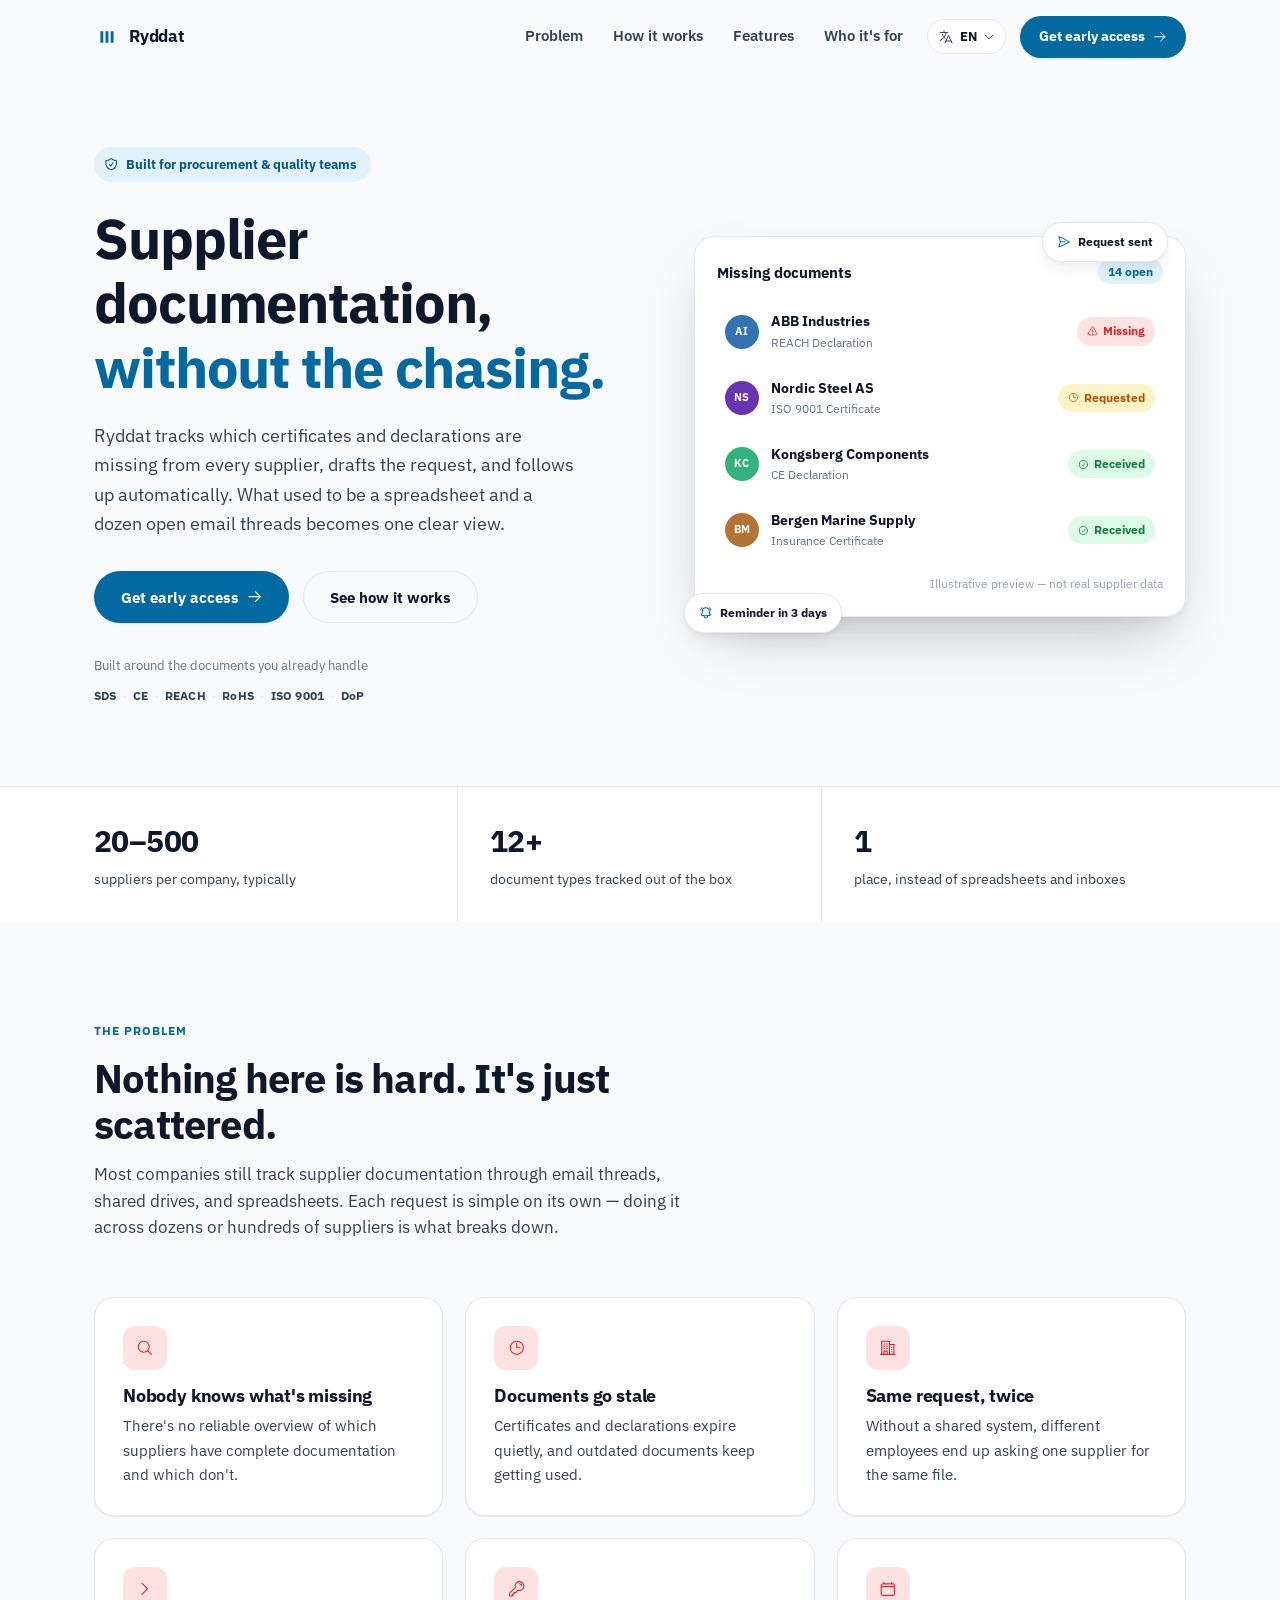
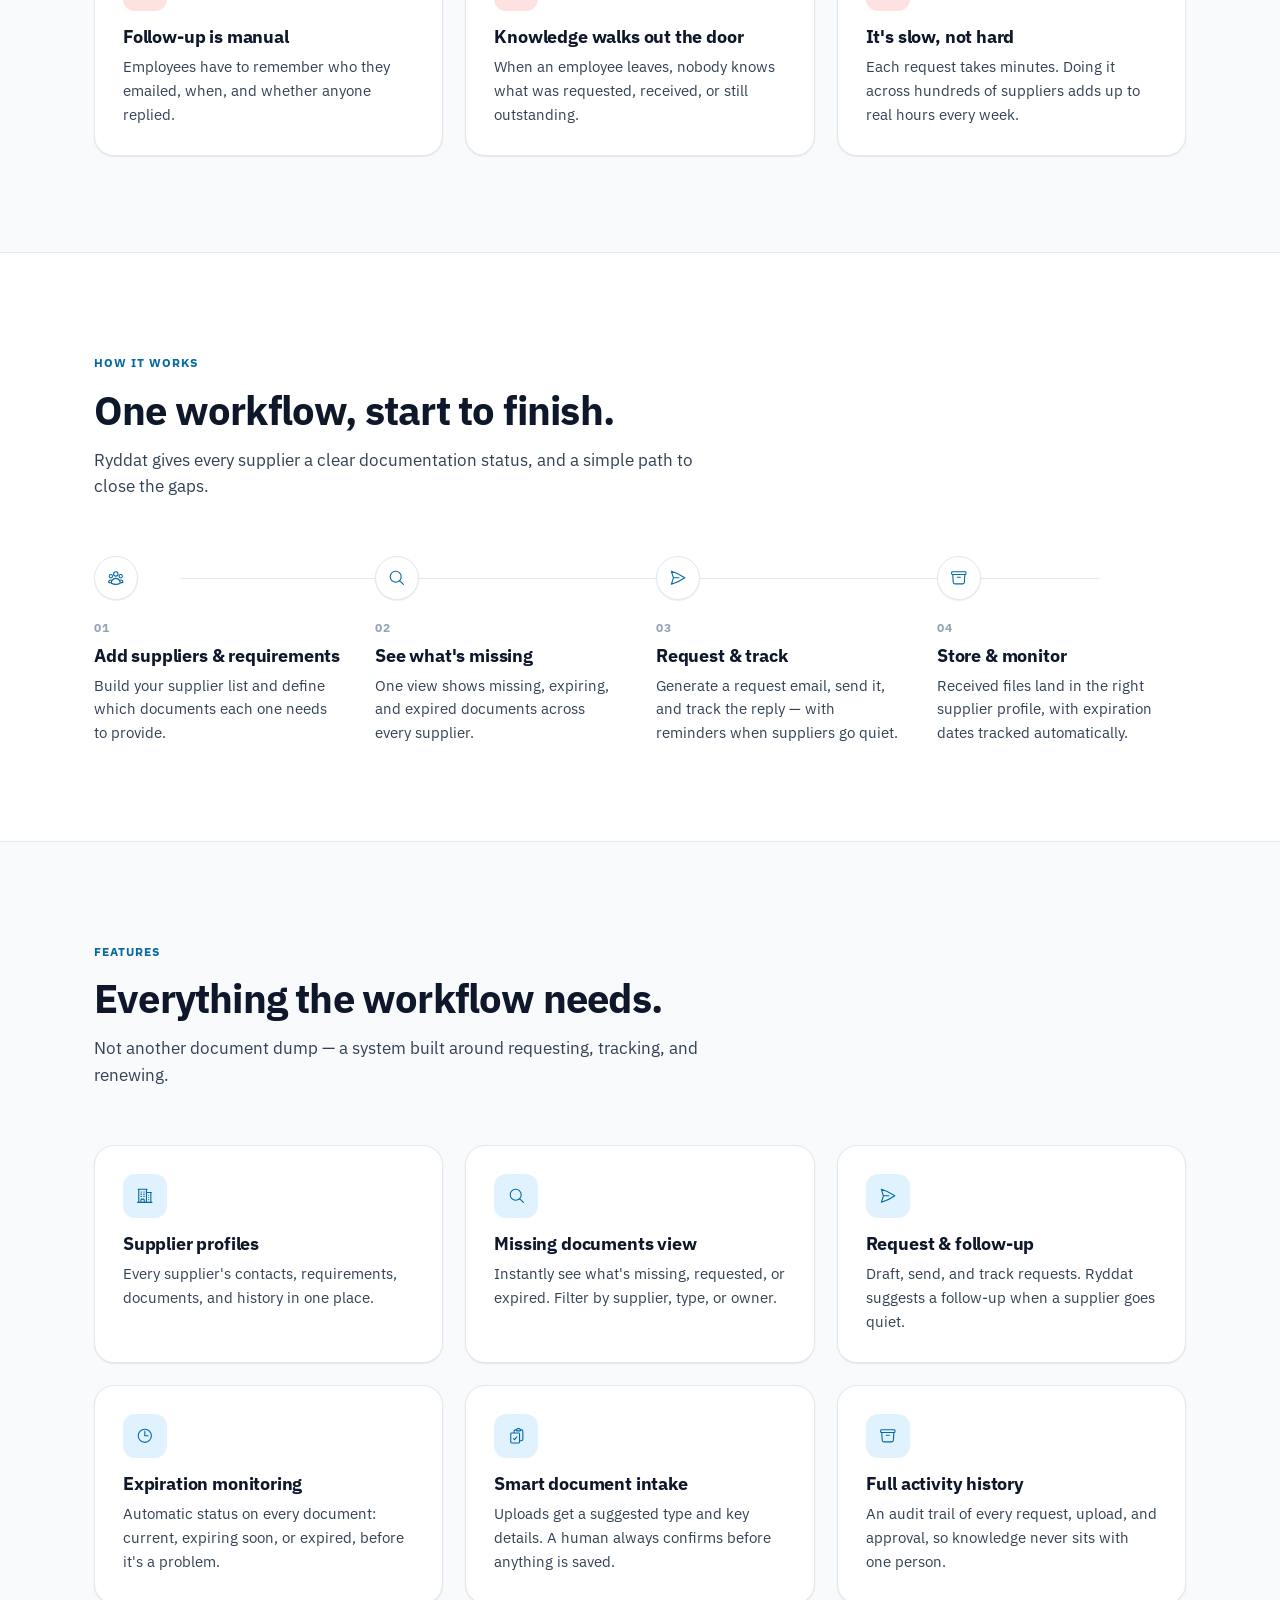
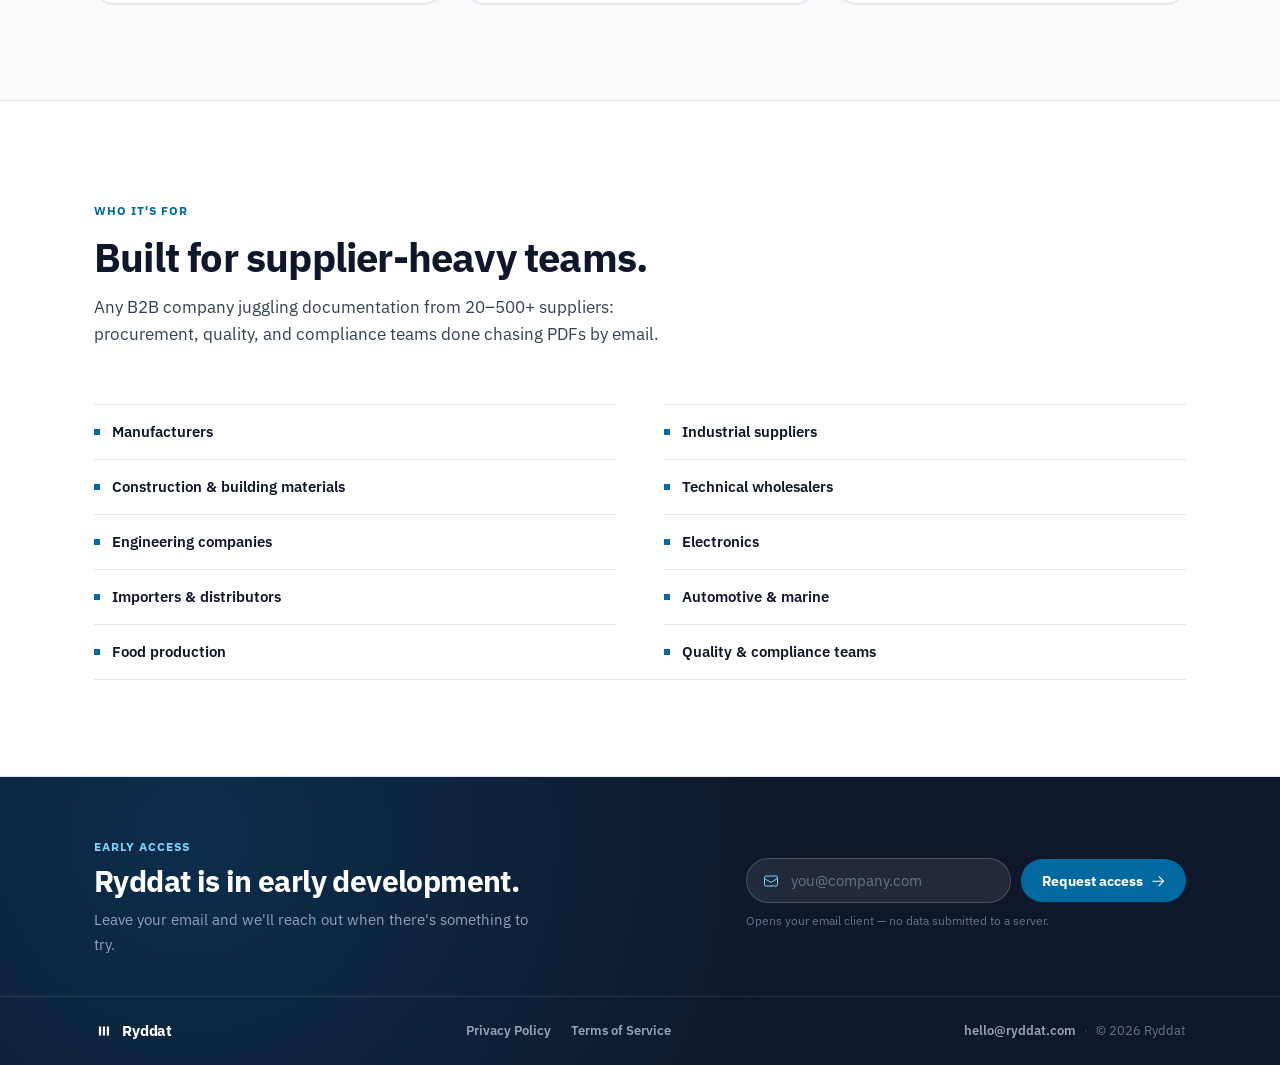
==== commit 938dc0e0: "Make hero document board loop continuously; replace pill tag rows with editorial lists The hero "mis" ====
--- a/index.html
+++ b/index.html
@@ -85,7 +85,7 @@
         <p class="trust-strip">
           <span data-i18n="hero.trustLabel">Built around the documents you already handle</span>
           <span class="trust-tags">
-            <span>SDS</span><span>CE</span><span>REACH</span><span>RoHS</span><span>ISO 9001</span><span>DoP</span>
+            <span>SDS</span><span class="dot" aria-hidden="true">&middot;</span><span>CE</span><span class="dot" aria-hidden="true">&middot;</span><span>REACH</span><span class="dot" aria-hidden="true">&middot;</span><span>RoHS</span><span class="dot" aria-hidden="true">&middot;</span><span>ISO 9001</span><span class="dot" aria-hidden="true">&middot;</span><span>DoP</span>
           </span>
         </p>
       </div>
@@ -97,18 +97,18 @@
             <span class="product-card-count" id="statCount">14 <span data-i18n="heroVisual.openSuffix">open</span></span>
           </div>
           <ul class="doc-row-list">
-            <li class="doc-row">
+            <li class="doc-row" data-slot="0">
               <span class="doc-avatar" style="--avatar-hue:210">AI</span>
               <span class="doc-info">
                 <span class="doc-supplier" data-i18n="heroVisual.supplier1">ABB Industries</span>
                 <span class="doc-type" data-i18n="heroVisual.type1">REACH Declaration</span>
               </span>
-              <span class="status-badge status-missing" id="statusBadge">
+              <span class="status-badge status-missing">
                 <svg class="icon" viewBox="0 0 24 24" fill="none" stroke="currentColor" stroke-width="1.75" aria-hidden="true"><path stroke-linecap="round" stroke-linejoin="round" d="M12 9v3.75m-9.303 3.376c-.866 1.5.217 3.374 1.948 3.374h14.71c1.73 0 2.813-1.874 1.948-3.374L13.949 3.378c-.866-1.5-3.032-1.5-3.898 0L2.697 16.126ZM12 15.75h.007v.008H12v-.008Z"/></svg>
-                <span id="statusText" data-i18n="heroVisual.statusMissing">Missing</span>
+                <span data-i18n="heroVisual.statusMissing">Missing</span>
               </span>
             </li>
-            <li class="doc-row">
+            <li class="doc-row" data-slot="1">
               <span class="doc-avatar" style="--avatar-hue:265">NS</span>
               <span class="doc-info">
                 <span class="doc-supplier" data-i18n="heroVisual.supplier2">Nordic Steel AS</span>
@@ -119,7 +119,7 @@
                 <span data-i18n="heroVisual.statusRequested">Requested</span>
               </span>
             </li>
-            <li class="doc-row">
+            <li class="doc-row" data-slot="2">
               <span class="doc-avatar" style="--avatar-hue:155">KC</span>
               <span class="doc-info">
                 <span class="doc-supplier" data-i18n="heroVisual.supplier3">Kongsberg Components</span>
@@ -130,7 +130,7 @@
                 <span data-i18n="heroVisual.statusReceived">Received</span>
               </span>
             </li>
-            <li class="doc-row doc-row-muted">
+            <li class="doc-row" data-slot="3">
               <span class="doc-avatar" style="--avatar-hue:30">BM</span>
               <span class="doc-info">
                 <span class="doc-supplier" data-i18n="heroVisual.supplier4">Bergen Marine Supply</span>
@@ -347,18 +347,18 @@
           compliance teams done chasing PDFs by email.
         </p>
       </div>
-      <div class="tag-row reveal">
-        <span class="tag" data-i18n="who.tag1">Manufacturers</span>
-        <span class="tag" data-i18n="who.tag2">Industrial suppliers</span>
-        <span class="tag" data-i18n="who.tag3">Construction &amp; building materials</span>
-        <span class="tag" data-i18n="who.tag4">Technical wholesalers</span>
-        <span class="tag" data-i18n="who.tag5">Engineering companies</span>
-        <span class="tag" data-i18n="who.tag6">Electronics</span>
-        <span class="tag" data-i18n="who.tag7">Importers &amp; distributors</span>
-        <span class="tag" data-i18n="who.tag8">Automotive &amp; marine</span>
-        <span class="tag" data-i18n="who.tag9">Food production</span>
-        <span class="tag" data-i18n="who.tag10">Quality &amp; compliance teams</span>
-      </div>
+      <ul class="segment-grid reveal">
+        <li class="segment-item"><span class="segment-mark" aria-hidden="true"></span><span data-i18n="who.tag1">Manufacturers</span></li>
+        <li class="segment-item"><span class="segment-mark" aria-hidden="true"></span><span data-i18n="who.tag2">Industrial suppliers</span></li>
+        <li class="segment-item"><span class="segment-mark" aria-hidden="true"></span><span data-i18n="who.tag3">Construction &amp; building materials</span></li>
+        <li class="segment-item"><span class="segment-mark" aria-hidden="true"></span><span data-i18n="who.tag4">Technical wholesalers</span></li>
+        <li class="segment-item"><span class="segment-mark" aria-hidden="true"></span><span data-i18n="who.tag5">Engineering companies</span></li>
+        <li class="segment-item"><span class="segment-mark" aria-hidden="true"></span><span data-i18n="who.tag6">Electronics</span></li>
+        <li class="segment-item"><span class="segment-mark" aria-hidden="true"></span><span data-i18n="who.tag7">Importers &amp; distributors</span></li>
+        <li class="segment-item"><span class="segment-mark" aria-hidden="true"></span><span data-i18n="who.tag8">Automotive &amp; marine</span></li>
+        <li class="segment-item"><span class="segment-mark" aria-hidden="true"></span><span data-i18n="who.tag9">Food production</span></li>
+        <li class="segment-item"><span class="segment-mark" aria-hidden="true"></span><span data-i18n="who.tag10">Quality &amp; compliance teams</span></li>
+      </ul>
     </div>
   </section>
 
--- a/styles.css
+++ b/styles.css
@@ -387,16 +387,17 @@
   gap: 10px;
   margin: 0;
 }
-.trust-tags { display: flex; flex-wrap: wrap; gap: 8px; }
-.trust-tags span {
-  background: var(--color-white);
-  border: 1px solid var(--color-border);
-  border-radius: var(--radius-sm);
-  padding: 3px 9px;
-  font-weight: 700;
-  font-size: 0.76rem;
+.trust-tags {
+  display: inline-flex;
+  flex-wrap: wrap;
+  align-items: baseline;
+  gap: 6px;
+  font-weight: 700;
+  font-size: 0.78rem;
+  letter-spacing: 0.02em;
   color: var(--color-secondary);
 }
+.trust-tags .dot { color: var(--color-border); font-weight: 400; }
 
 /* Hero product card mockup */
 .hero-visual { position: relative; }
@@ -434,7 +435,9 @@
   transition: background var(--duration-base) var(--ease-out);
 }
 .doc-row:hover { background: var(--color-background); }
-.doc-row-muted { opacity: 0.6; }
+.doc-row-pulse { background: var(--color-accent-tint); }
+.doc-info { transition: opacity 200ms var(--ease-out); }
+.doc-row-swapping .doc-info { opacity: 0; }
 .doc-avatar {
   width: 34px;
   height: 34px;
@@ -447,6 +450,7 @@
   color: var(--color-white);
   background: hsl(var(--avatar-hue, 210) 55% 45%);
   flex-shrink: 0;
+  transition: background 200ms var(--ease-out);
 }
 .doc-info { display: flex; flex-direction: column; flex: 1; min-width: 0; }
 .doc-supplier { font-weight: 700; font-size: 0.87rem; color: var(--color-primary); }
@@ -562,19 +566,32 @@
 }
 .step p { font-size: 0.92rem; }
 
-/* Tags */
-.tag-row { display: flex; flex-wrap: wrap; gap: 10px; }
-.tag {
-  background: var(--color-white);
-  border: 1px solid var(--color-border);
-  border-radius: var(--radius-full);
-  padding: 9px 18px;
-  font-size: 0.87rem;
+/* Who it's for — a flat spec-sheet list, not a pill cloud */
+.segment-grid {
+  list-style: none;
+  margin: 0;
+  padding: 0;
+  display: grid;
+  grid-template-columns: repeat(2, 1fr);
+  column-gap: 48px;
+  border-bottom: 1px solid var(--color-border);
+}
+.segment-item {
+  display: flex;
+  align-items: center;
+  gap: 12px;
+  padding: 15px 0;
+  border-top: 1px solid var(--color-border);
+  font-size: 0.94rem;
   font-weight: 600;
   color: var(--color-primary);
-  transition: border-color var(--duration-base) var(--ease-out), background var(--duration-base) var(--ease-out);
-}
-.tag:hover { border-color: var(--color-accent); background: var(--color-accent-tint); }
+}
+.segment-mark {
+  width: 6px;
+  height: 6px;
+  background: var(--color-accent);
+  flex-shrink: 0;
+}
 
 /* CTA — compact banner, not a full hero-sized block */
 .cta-section {
@@ -735,17 +752,7 @@
     color: var(--color-accent);
     padding: 10px 4px;
   }
-  .trust-strip { flex-direction: column; align-items: flex-start; gap: 10px; }
-  .trust-tags {
-    flex-wrap: nowrap;
-    overflow-x: auto;
-    width: 100%;
-    padding-bottom: 2px;
-    -webkit-overflow-scrolling: touch;
-    scrollbar-width: none;
-  }
-  .trust-tags::-webkit-scrollbar { display: none; }
-  .trust-tags span { flex-shrink: 0; }
+  .trust-strip { flex-direction: column; align-items: flex-start; gap: 8px; }
   .product-card { padding: 16px; }
   .floating-chip { display: none; }
 
@@ -794,17 +801,8 @@
   .step-body { flex: 1; min-width: 0; }
   .step-num { margin-bottom: 4px; }
 
-  /* Who it's for — scrollable chip row, not a wrapped pill block */
-  .tag-row {
-    flex-wrap: nowrap;
-    overflow-x: auto;
-    margin: 0 -24px;
-    padding: 0 24px 6px;
-    -webkit-overflow-scrolling: touch;
-    scrollbar-width: none;
-  }
-  .tag-row::-webkit-scrollbar { display: none; }
-  .tag { flex-shrink: 0; }
+  /* Who it's for — single-column list on narrow screens */
+  .segment-grid { grid-template-columns: 1fr; }
 
   /* CTA + footer */
   .cta-section { padding-top: 40px; }
